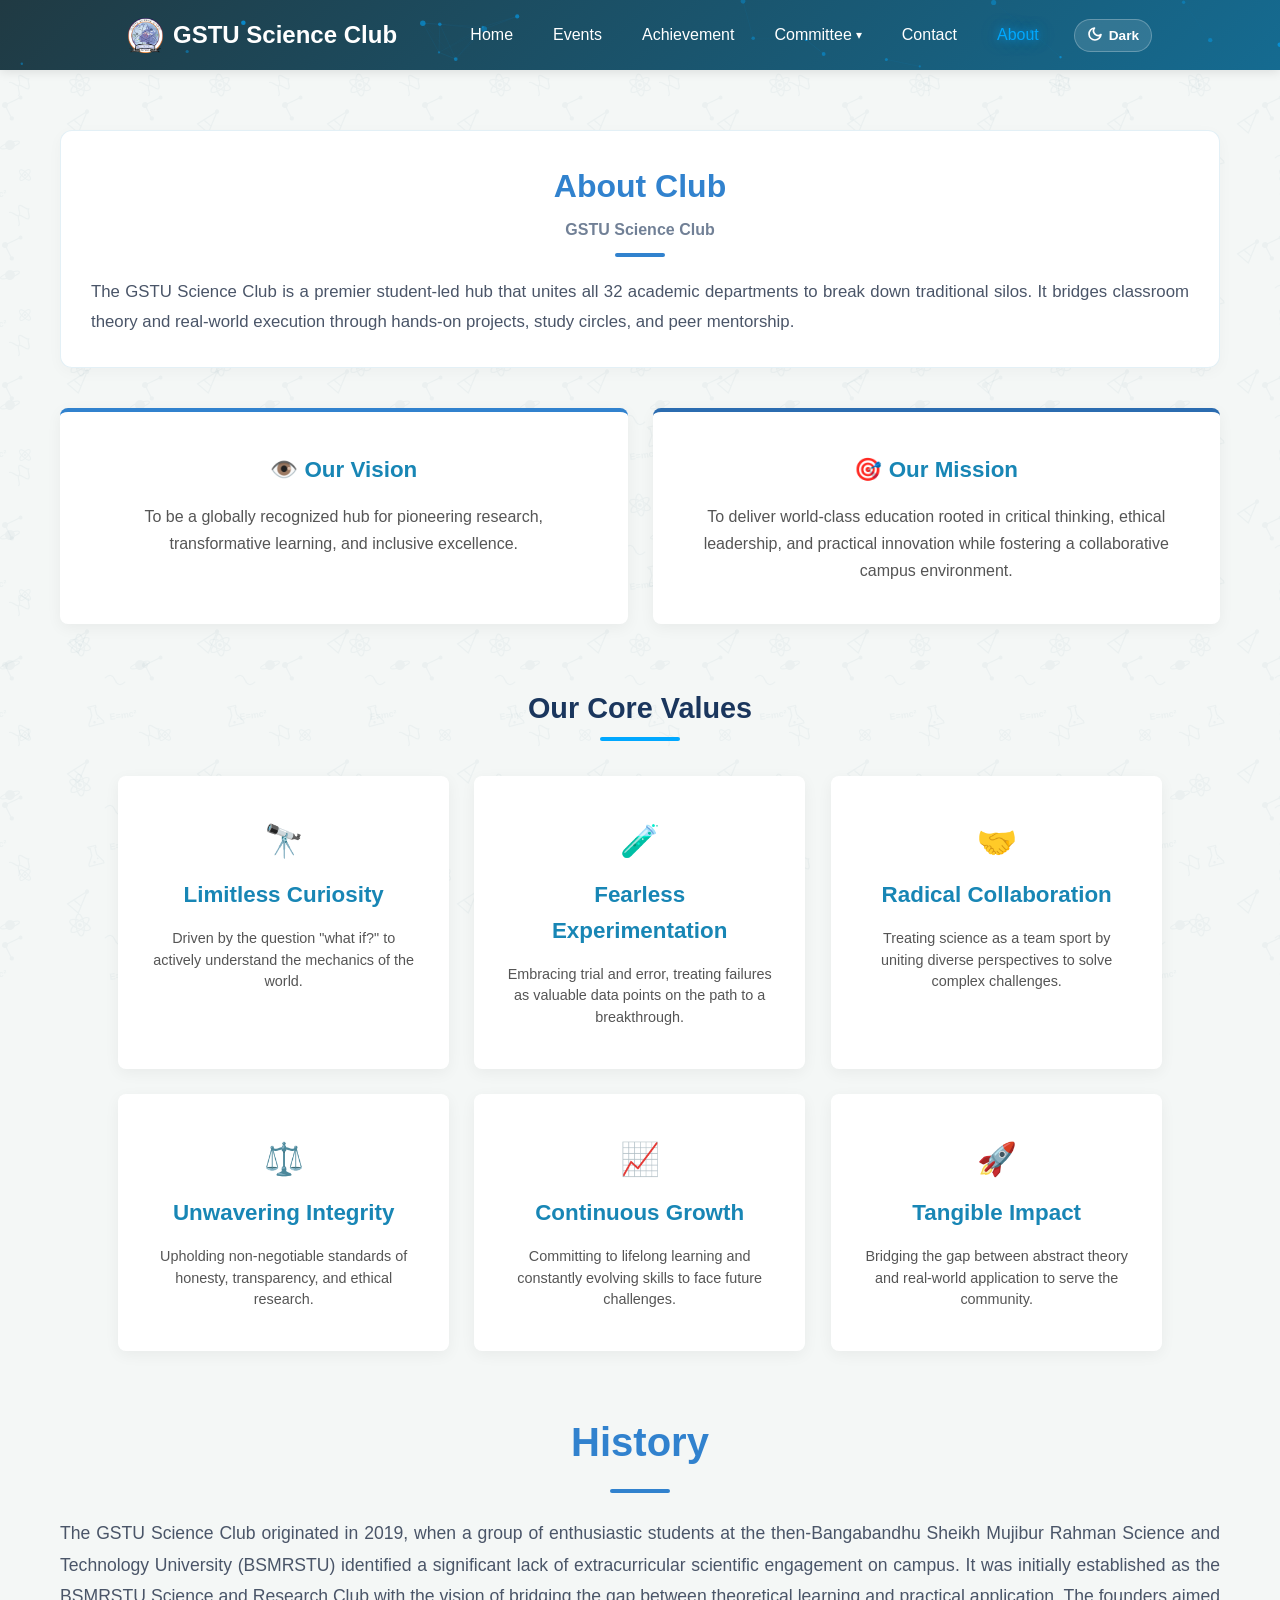
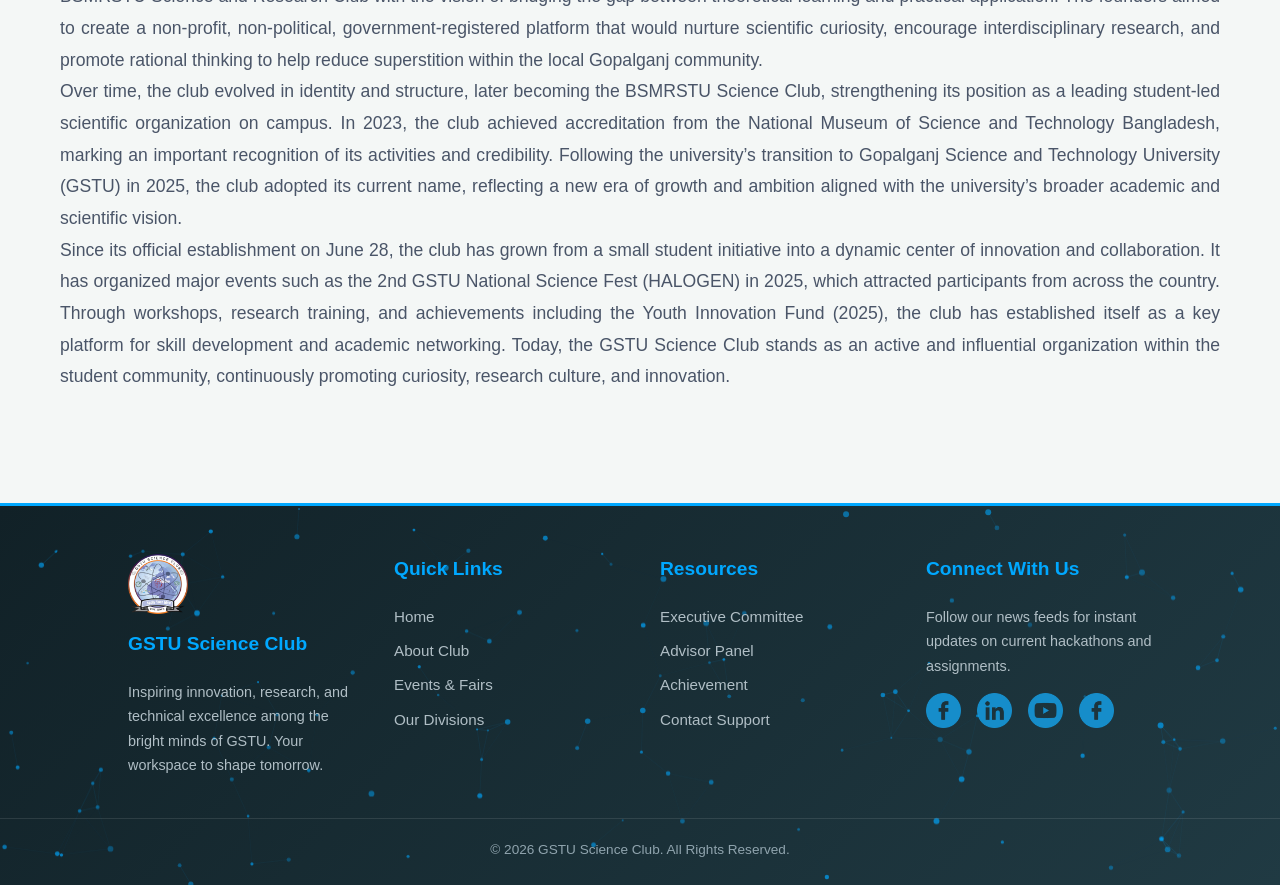
==== about.html @ 4070c838 "Add files via upload" ====
<!DOCTYPE html>
<html lang="en">
<head>
    <meta charset="UTF-8">
    <meta name="viewport" content="width=device-width, initial-scale=1.0">
    <title>About Institution & Club | GSTU Science Club</title>
    <link rel="stylesheet" href="style.css">
</head>
<body>

    <universal-header></universal-header>

<section style="max-width: 1200px; margin: 0 auto; padding: 60px 20px; font-family: sans-serif; color: #333;">
    
        <div class="reveal-on-scroll" style="background: var(--card-bg); padding: 30px; border-radius: 12px; box-shadow: 0 4px 15px rgba(0,0,0,0.03); border: 1px solid rgba(24, 134, 181, 0.12); display: flex; flex-direction: column;">
            <div style="text-align: center; margin-bottom: 10px; width: 100%;">
                <h2 style="font-size: 2rem; color: #3182ce; margin: 0 0 5px 0;">About Club</h2>
                <span style="font-size: 1rem; color: #718096; font-weight: 500; display: block;"><b>GSTU Science Club</b></span>
            </div>
            <div style="width: 50px; height: 4px; background: #3182ce; margin: 0 auto 20px auto; border-radius: 2px;"></div>
            <p style="line-height: 1.8; color: #a7b0c1; font-size: 1.05rem; text-align: justify; margin: 0;">
                The GSTU Science Club is a premier student-led hub that unites all 32 academic departments to break down traditional silos. It bridges classroom theory and real-world execution through hands-on projects, study circles, and peer mentorship.
            </p>
        </div>

    <div class="grid reveal-on-scroll" style="margin-top: 40px; margin-bottom: 60px;">
        <div class="card" style="border-top: 4px solid #3182ce;">
            <h3 style="display: flex; align-items: center; justify-content: center; gap: 10px;">
                👁️ Our Vision
            </h3>
            <p style="line-height: 1.7; margin-top: 10px;">
                To be a globally recognized hub for pioneering research, transformative learning, and inclusive excellence.
            </p>
        </div>
        <div class="card" style="border-top: 4px solid #2b6cb0;">
            <h3 style="display: flex; align-items: center; justify-content: center; gap: 10px;">
                🎯 Our Mission
            </h3>
            <p style="line-height: 1.7; margin-top: 10px;">
                To deliver world-class education rooted in critical thinking, ethical leadership, and practical innovation while fostering a collaborative campus environment.
            </p>
        </div>
    </div>

    <div class="section-container reveal-on-scroll" style="margin: 0 auto 60px auto;">
        <h2 class="section-title" style="font-size: 1.8rem; margin-bottom: 35px; color: #1a365d;">Our Core Values</h2>
        
        <div class="grid">
            
            <div class="card reveal-on-scroll">
                <div style="font-size: 2rem; margin-bottom: 10px;">🔭</div>
                <h3>Limitless Curiosity</h3>
                <p style="font-size: 0.9rem; line-height: 1.5; margin-top: 10px;">Driven by the question "what if?" to actively understand the mechanics of the world.</p>
            </div>

            <div class="card reveal-on-scroll">
                <div style="font-size: 2rem; margin-bottom: 10px;">🧪</div>
                <h3>Fearless Experimentation</h3>
                <p style="font-size: 0.9rem; line-height: 1.5; margin-top: 10px;">Embracing trial and error, treating failures as valuable data points on the path to a breakthrough.</p>
            </div>

            <div class="card reveal-on-scroll">
                <div style="font-size: 2rem; margin-bottom: 10px;">🤝</div>
                <h3>Radical Collaboration</h3>
                <p style="font-size: 0.9rem; line-height: 1.5; margin-top: 10px;">Treating science as a team sport by uniting diverse perspectives to solve complex challenges.</p>
            </div>

            <div class="card reveal-on-scroll">
                <div style="font-size: 2rem; margin-bottom: 10px;">⚖️</div>
                <h3>Unwavering Integrity</h3>
                <p style="font-size: 0.9rem; line-height: 1.5; margin-top: 10px;">Upholding non-negotiable standards of honesty, transparency, and ethical research.</p>
            </div>

            <div class="card reveal-on-scroll">
                <div style="font-size: 2rem; margin-bottom: 10px;">📈</div>
                <h3>Continuous Growth</h3>
                <p style="font-size: 0.9rem; line-height: 1.5; margin-top: 10px;">Committing to lifelong learning and constantly evolving skills to face future challenges.</p>
            </div>

            <div class="card reveal-on-scroll">
                <div style="font-size: 2rem; margin-bottom: 10px;">🚀</div>
                <h3>Tangible Impact</h3>
                <p style="font-size: 0.9rem; line-height: 1.5; margin-top: 10px;">Bridging the gap between abstract theory and real-world application to serve the community.</p>
            </div>

        </div>
    </div>

    <div class="reveal-on-scroll" style="text-align: center; max-width: 1200px; margin: 0 auto 50px auto;">
        <h2 style="font-size: 2.5rem; color: #3182ce; margin-bottom: 15px;">History</h2>
        <div style="width: 60px; height: 4px; background: #3182ce; margin: 0 auto 25px auto; border-radius: 2px;"></div>
        <p style="line-height: 1.8; color: #a7b0c1; font-size: 1.1rem; text-align: justify;">
            The GSTU Science Club originated in 2019, when a group of enthusiastic students at the then-Bangabandhu Sheikh Mujibur Rahman Science and Technology University (BSMRSTU) identified a significant lack of extracurricular scientific engagement on campus. It was initially established as the BSMRSTU Science and Research Club with the vision of bridging the gap between theoretical learning and practical application. The founders aimed to create a non-profit, non-political, government-registered platform that would nurture scientific curiosity, encourage interdisciplinary research, and promote rational thinking to help reduce superstition within the local Gopalganj community.
        </p>

        <p style="line-height: 1.8; color: #a7b0c1; font-size: 1.1rem; text-align: justify;">
            Over time, the club evolved in identity and structure, later becoming the BSMRSTU Science Club, strengthening its position as a leading student-led scientific organization on campus. In 2023, the club achieved accreditation from the National Museum of Science and Technology Bangladesh, marking an important recognition of its activities and credibility. Following the university’s transition to Gopalganj Science and Technology University (GSTU) in 2025, the club adopted its current name, reflecting a new era of growth and ambition aligned with the university’s broader academic and scientific vision.
        </p>

        <p style="line-height: 1.8; color: #a7b0c1; font-size: 1.1rem; text-align: justify;">
            Since its official establishment on June 28, the club has grown from a small student initiative into a dynamic center of innovation and collaboration. It has organized major events such as the 2nd GSTU National Science Fest (HALOGEN) in 2025, which attracted participants from across the country. Through workshops, research training, and achievements including the Youth Innovation Fund (2025), the club has established itself as a key platform for skill development and academic networking. Today, the GSTU Science Club stands as an active and influential organization within the student community, continuously promoting curiosity, research culture, and innovation.
        </p>
    </div>

</section>

    <universal-footer></universal-footer>

    <script src="main.js"></script>
</body>
</html>
---- style.css ----
/* Base Styles */
:root {
    --primary-color: #1886b5;
    --secondary-color: #203a43;
    --accent-color: #00a8ff;
    --text-dark: #333333;
    --text-muted: #555555;
    --text-light: #ffffff;
    --bg-light: #f4f7f6;
    --card-bg: #ffffff;
    
    /* Social Button Theme Variables */
    --btn-social-bg: #f0f2f5;
    --btn-social-text: #1c1e21;

    --brand-primary: #1886b5;
    --brand-hover: #005678;
}

/* Dark Theme Variables Configuration Overrides */
[data-theme="dark"] {
    --primary-color: #1aa4df;
    --secondary-color: #0b1518;
    --accent-color: #00e5ff;
    --text-dark: #f4f7f6;
    --text-muted: #b0bec5;
    --text-light: #ffffff;
    --bg-light: #121e24;
    --card-bg: #1a2d36;
    
    /* Social Button Dark Mode Overrides */
    --btn-social-bg: #253942;
    --btn-social-text: #f4f7f6;
}

* {
    margin: 0;
    padding: 0;
    box-sizing: border-box;
    font-family: 'Segoe UI', Tahoma, Geneva, Verdana, sans-serif;
}

/* Structural Layout Anchors */
universal-header {
    display: block;
    position: fixed;
    top: 0;
    left: 0;
    width: 100%;
    z-index: 2000;
    margin: 0;
    padding: 0;
}

universal-footer {
    display: block;
    margin: 0;
    padding: 0;
}

/* ==========================================
   Science Pattern Background Overlay
   (Unlinked Independent Layer Animations)
   ========================================== */

/* Layer 1: Continuous Top-Left to Bottom-Right translation */
@keyframes floatDoodlesLayer1 {
    0% {
        background-position: 0px 0px;
    }
    100% {
        background-position: 140px 140px;
    }
}

/* Layer 2: Perpendicular Bottom-Left to Top-Right translation */
@keyframes floatDoodlesLayer2 {
    0% {
        background-position: 0px 0px;
    }
    100% {
        background-position: 130px -130px;
    }
}

body {
    position: relative;
    line-height: 1.6;
    color: var(--text-dark);
    background-color: var(--bg-light);
    display: flex;
    flex-direction: column;
    min-height: 100vh;
    padding-top: 70px;
    margin: 0;
    z-index: 0;
    transition: background-color 0.3s ease, color 0.3s ease;
}

/* Shared settings for both background layers */
body::before,
body::after {
    content: "";
    position: fixed;
    top: -80px;
    left: -80px;
    width: calc(100vw + 160px);
    height: calc(100vh + 160px);
    pointer-events: none; /* Keeps links and buttons clickable */
    z-index: -1;
    background-repeat: repeat;
    transition: opacity 0.3s ease, filter 0.3s ease;
}

/* Layer 1: Atom, Beaker, Molecule, Micro-Atom */
body::before {
    opacity: 0.04;
    background-size: 140px 140px;
    background-image: url("data:image/svg+xml,%3Csvg xmlns='http://www.w3.org/2000/svg' width='140' height='140' viewBox='0 0 140 140'%3E%3Cg fill='%230f5370' stroke='%230f5370'%3E%3C!-- Atom 1 --%3E%3Cg transform='translate(20, 25) rotate(22)'%3E%3Cellipse cx='0' cy='0' rx='11' ry='4' fill='none' stroke-width='1.2'/%3E%3Cellipse cx='0' cy='0' rx='11' ry='4' transform='rotate(60)' fill='none' stroke-width='1.2'/%3E%3Cellipse cx='0' cy='0' rx='11' ry='4' transform='rotate(120)' fill='none' stroke-width='1.2'/%3E%3Ccircle cx='0' cy='0' r='2' stroke='none'/%3E%3C/g%3E%3C!-- Beaker --%3E%3Cg transform='translate(35, 100) rotate(-14)' fill='none' stroke-width='1.2'%3E%3Cpath d='M-4 -14h8v2h-1v7l5 8v2h-15v-2l5 -8v-7h-1z'/%3E%3Ccircle cx='-1' cy='2' r='1.2' fill='%230f5370' stroke='none'/%3E%3Ccircle cx='3' cy='-1' r='0.9' fill='%230f5370' stroke='none'/%3E%3C/g%3E%3C!-- Molecule Cluster --%3E%3Cg transform='translate(85, 45) rotate(10)' stroke-width='1.1'%3E%3Ccircle cx='0' cy='0' r='3' stroke='none'/%3E%3Ccircle cx='14' cy='-10' r='2' stroke='none'/%3E%3Ccircle cx='9' cy='12' r='2.2' stroke='none'/%3E%3Cline x1='0' y1='0' x2='14' y2='-10' fill='none'/%3E%3Cline x1='0' y1='0' x2='9' y2='12' fill='none'/%3E%3C/g%3E%3C!-- Micro Atom --%3E%3Cg transform='translate(105, 115) rotate(-48)' fill='none' stroke-width='1'%3E%3Cellipse cx='0' cy='0' rx='7' ry='2.5'/%3E%3Cellipse cx='0' cy='0' rx='7' ry='2.5' transform='rotate(90)'/%3E%3Ccircle cx='0' cy='0' r='1.2' fill='%230f5370' stroke='none'/%3E%3C/g%3E%3C/g%3E%3C/svg%3E");
    
    animation: floatDoodlesLayer1 28s linear infinite;
    will-change: background-position;
}

/* Layer 2: Compass, DNA, Saturn, E=mc², Sine Wave */
body::after {
    opacity: 0.04;
    background-size: 130px 130px;
    background-image: url("data:image/svg+xml,%3Csvg xmlns='http://www.w3.org/2000/svg' width='130' height='130' viewBox='0 0 130 130'%3E%3Cg fill='%230f5370' stroke='%230f5370'%3E%3C!-- Compass --%3E%3Cg transform='translate(30, 70) rotate(40)' fill='none' stroke-width='1.2'%3E%3Cpath d='M0 -11L-7 11h14zM-4 4h8'/%3E%3Ccircle cx='0' cy='-11' r='1.5' fill='%230f5370'/%3E%3C/g%3E%3C!-- DNA Strand --%3E%3Cg transform='translate(100, 30) rotate(-35)' fill='none' stroke-width='1.2'%3E%3Cpath d='M-10 -4c3 0 3 8 6 8s3 -8 6 -8 3 8 6 8m-18 8c3 0 3 -8 6 -8s3 8 6 8 3 -8 6 -8' stroke-linecap='round'/%3E%3Cline x1='-4' y1='0' x2='-4' y2='0' stroke-width='2'/%3E%3Cline x1='2' y1='0' x2='2' y2='0' stroke-width='2'/%3E%3C/g%3E%3C!-- Saturn --%3E%3Cg transform='translate(90, 95) rotate(-18)' fill='none'%3E%3Ccircle cx='0' cy='0' r='5' fill='%230f5370' stroke='none'/%3E%3Cellipse cx='0' cy='0' rx='10' ry='2.5' stroke-width='1'/%3E%3C/g%3E%3C!-- E=mc2 --%3E%3Cg transform='translate(60, 20) rotate(-8)' fill='%230f5370' stroke='none'%3E%3Ctext font-family='sans-serif' font-size='9' font-weight='bold' x='0' y='0'%3EE=mc%C2%B2%3C/text%3E%3C/g%3E%3C!-- Sine Wave --%3E%3Cg transform='translate(65, 110) rotate(12)' fill='none' stroke-width='1.2'%3E%3Cpath d='M-10 0Q-5 -7 0 0T10 0' stroke-linecap='round'/%3E%3C/g%3E%3C/g%3E%3C/svg%3E");
    
    animation: floatDoodlesLayer2 19s linear infinite;
    will-change: background-position;
}

/* Dark Theme Adaptive Overrides */
[data-theme="dark"] body::before,
[data-theme="dark"] body::after {
    opacity: 0.07;
    filter: invert(1) brightness(2);
}

/* High Performance Canvas Layer Styles */
.particle-canvas {
    position: absolute;
    top: 0;
    left: 0;
    width: 100%;
    height: 100%;
    pointer-events: none;
    z-index: 1;
}

.advisor-photo {
    width: 100%;
    max-width: 200px; 
    height: 250px; 
    margin-bottom: 18px; 
    border-radius: 12px; 
    overflow: hidden;
    border: 1px solid rgba(15, 83, 112, 0.1);
    box-shadow: 0 4px 15px rgba(0,0,0,0.05);
    background: #e2e8f0; 
}

.advisor-photo img {
    width: 100%;
    height: 100%;
    object-fit: cover;
    display: block;
}

@keyframes gradientFlow {
    0% { background-position: 0% 50%; }
    50% { background-position: 100% 50%; }
    100% { background-position: 0% 50%; }
}

/* Navigation Bar */
header {
    background: linear-gradient(-45deg, var(--secondary-color), var(--primary-color), #1c82ab, #156b91, var(--secondary-color));
    background-size: 400% 400%;
    animation: gradientFlow 12s ease infinite;
    color: var(--text-light);
    padding: 1rem 0;
    box-shadow: 0 2px 10px rgba(0,0,0,0.1);
    width: 100%;
    margin: 0;
    position: relative;
}

.nav-container {
    width: 100%;
    max-width: none;
    padding: 0 10%;      
    margin: auto;
    display: flex;
    justify-content: space-between;
    align-items: center;
    position: relative;
    z-index: 2;
}

.logo {
    display: flex;
    align-items: center;
    gap: 10px;
    font-size: clamp(1.1rem, 4.5vw, 1.5rem); 
    font-weight: bold;
    text-decoration: none;
    color: var(--text-light);
    white-space: nowrap; 
}

nav ul {
    list-style: none;
    display: flex;
    align-items: center;
}

nav ul li {
    margin-left: 20px;
    position: relative; 
}

nav ul li a {
    color: var(--text-light);
    text-decoration: none;
    font-weight: 500;
    transition: color 0.3s ease, text-shadow 0.3s ease;
    padding: 5px 10px;
    border-radius: 4px;
    display: inline-flex;
    align-items: center;
    gap: 4px;
}

nav ul li a:hover, nav ul li a.active {
    color: var(--accent-color);
    text-shadow: 0 0 10px rgba(0, 168, 255, 0.75), 
                 0 0 20px rgba(0, 168, 255, 0.4);
}

.theme-toggle-li {
    margin-left: 25px;
    display: flex;
    align-items: center;
}

.theme-toggle-btn {
    background: rgba(255, 255, 255, 0.12);
    border: 1px solid rgba(255, 255, 255, 0.25);
    color: var(--text-light);
    cursor: pointer;
    padding: 6px 12px;
    border-radius: 20px;
    font-size: 0.85rem;
    font-weight: 600;
    display: flex;
    align-items: center;
    gap: 6px;
    transition: background 0.3s ease, border-color 0.3s ease, color 0.3s ease, transform 0.2s ease;
}

.theme-toggle-btn:hover {
    background: var(--accent-color);
    border-color: var(--accent-color);
    color: var(--text-light);
    transform: scale(1.05);
}

/* Dropdown Menu Interface */
.dropdown-arrow {
    font-size: 0.75rem;
    transition: transform 0.3s ease;
}

.dropdown-menu {
    position: absolute;
    top: 100%;
    left: 50%;
    transform: translateX(-50%) translateY(15px);
    background-color: var(--secondary-color);
    border-top: 3px solid var(--accent-color);
    box-shadow: 0 8px 25px rgba(0, 0, 0, 0.25);
    min-width: 200px;
    border-radius: 0 0 6px 6px;
    padding: 8px 0;
    display: block;
    flex-direction: column;
    opacity: 0;
    visibility: hidden;
    pointer-events: none;
    transition: opacity 0.3s ease, transform 0.3s cubic-bezier(0.25, 0.8, 0.25, 1), visibility 0.3s;
    z-index: 2500;
}

.dropdown-menu li {
    margin-left: 0 !important;
    width: 100%;
}

.dropdown-menu li a {
    display: block;
    padding: 10px 20px;
    color: rgba(255, 255, 255, 0.85);
    font-size: 0.95rem;
    font-weight: 500;
    border-radius: 0;
    white-space: nowrap;
    transition: background-color 0.25s ease, color 0.25s ease, padding-left 0.25s ease;
}

.dropdown-menu li a:hover {
    background-color: rgba(0, 168, 255, 0.15);
    color: var(--accent-color);
    padding-left: 25px;
    text-shadow: none; 
}

@media (min-width: 901px) {
    .dropdown:hover .dropdown-menu {
        opacity: 1;
        visibility: visible;
        pointer-events: auto;
        transform: translateX(-50%) translateY(0);
    }

    .dropdown:hover .dropdown-arrow {
        transform: rotate(180deg);
    }
}

/* Hero Section */
#hero {
    background: linear-gradient(rgba(15, 32, 39, 0.85), rgba(32, 58, 67, 0.85)), url(image/hero.webp) center/cover;
    height: auto;
    min-height: calc(100vh - 70px);
    display: flex;
    flex-direction: column;
    justify-content: center;
    align-items: center;
    text-align: center;
    color: var(--text-light);
    padding: 40px 20px;
}

.interactive-glow-title {
    font-size: 3.5rem;
    margin-bottom: 15px;
    letter-spacing: 1px;
    position: relative;
    display: inline-block;
    color: rgba(255, 255, 255, 0.35);
    cursor: pointer;
    user-select: none;
    transition: text-shadow 0.4s ease;
}

.interactive-glow-title::after {
    content: attr(data-text);
    position: absolute;
    left: 0;
    top: 0;
    width: 100%;
    height: 100%;
    color: var(--text-light);
    -webkit-mask-image: radial-gradient(circle at var(--x, 0px) var(--y, 0px), var(--primary-color) 0%, transparent 0%);
    mask-image: radial-gradient(circle at var(--x, 0px) var(--y, 0px), var(--primary-color) 0%, transparent 0%);
    transition: -webkit-mask-image 0.6s cubic-bezier(0.1, 0.8, 0.2, 1);
    transition: mask-image 0.6s cubic-bezier(0.1, 0.8, 0.2, 1);
}

.interactive-glow-title:hover {
    color: rgba(255, 255, 255, 0.8);
    text-shadow: 0 0 10px rgba(15, 83, 112, 0.6),
                 0 0 20px rgba(15, 83, 112, 0.4),
                 0 0 35px var(--primary-color);
}

.interactive-glow-title:hover::after {
    -webkit-mask-image: radial-gradient(circle at var(--x, 0px) var(--y, 0px), var(--primary-color) 150%, transparent 150%);
    mask-image: radial-gradient(circle at var(--x, 0px) var(--y, 0px), var(--primary-color) 150%, transparent 150%);
}

#hero p {
    font-size: 1.2rem;
    margin-bottom: 25px;
    max-width: 700px;
}

/* Hero Stats Dashboard */
.hero-stats {
    display: flex;
    justify-content: center;
    gap: 20px;
    flex-wrap: wrap;
    margin-top: 35px;
    width: 100%;
    max-width: 850px;
    position: relative;
    z-index: 2;
}

.stat-box {
    position: relative;
    background: rgba(255, 255, 255, 0.06);
    padding: 20px 30px;
    border-radius: 12px;
    min-width: 160px;
    text-align: center;
    backdrop-filter: blur(8px);
    -webkit-backdrop-filter: blur(8px);
    border: 1px solid rgba(255, 255, 255, 0.15);
    cursor: default;
    transition: background-color 0.4s ease, transform 0.3s cubic-bezier(0.25, 0.8, 0.25, 1), box-shadow 0.3s ease, border-color 0.3s ease;
}

.stat-box h2 {
    font-size: 2.2rem;
    font-weight: 800;
    color: var(--text-light);
    line-height: 1.2;
    margin-bottom: 4px;
    transition: color 0.3s ease;
}

.stat-box p {
    font-size: 0.95rem;
    color: #b0bec5;
    margin-bottom: 0 !important;
    font-weight: 500;
    letter-spacing: 0.5px;
    transition: color 0.3s ease;
}

.stat-box:hover {
    background-color: rgba(0, 168, 255, 0.15);
    border-color: var(--accent-color);
    transform: translateY(-5px);
    box-shadow: 0 8px 25px rgba(0, 168, 255, 0.3);
}

.stat-box:hover h2 { color: var(--accent-color); }
.stat-box:hover p { color: var(--text-light); }

.btn {
    display: inline-block;
    background-color: var(--accent-color);
    color: var(--text-light);
    padding: 12px 30px;
    text-decoration: none;
    border-radius: 5px;
    font-weight: bold;
    border: none;
    cursor: pointer;
    transition: background 0.3s ease, transform 0.2s ease;
}

.btn:hover {
    background-color: #0086cc;
    transform: translateY(-2px);
}

/* Sections General */
.section-container {
    width: 90%;
    max-width: 1200px;
    margin: 4rem auto;
    text-align: center;
    flex: 1;
}

.section-title {
    font-size: 2.5rem;
    margin-bottom: 1rem;
    color: var(--primary-color);
    position: relative;
    padding-bottom: 10px;
    transition: color 0.3s ease;
}

.section-title::after {
    content: '';
    position: absolute;
    bottom: 0;
    left: 50%;
    transform: translateX(-50%);
    width: 80px;
    height: 4px;
    background-color: var(--accent-color);
    border-radius: 2px;
}

.section-subtitle {
    font-size: 1.1rem;
    color: var(--text-muted);
    margin-bottom: 3rem;
    max-width: 700px;
    margin-left: auto;
    margin-right: auto;
    transition: color 0.3s ease;
}

/* Grid Framework */
.grid {
    display: grid;
    grid-template-columns: repeat(auto-fit, minmax(280px, 1fr));
    gap: 25px;
    margin-top: 2rem;
}

.card {
    background: var(--card-bg);
    padding: 2.5rem 2rem;
    border-radius: 8px;
    box-shadow: 0 4px 15px rgba(0,0,0,0.05);
    text-align: center;
    transition: background-color 0.4s cubic-bezier(0.25, 0.8, 0.25, 1), color 0.4s ease, transform 0.3s ease, box-shadow 0.3s ease;
}

.card h3 {
    margin-bottom: 15px;
    color: var(--primary-color);
    font-size: 1.4rem;
    transition: color 0.3s ease;
}

.card p {
    color: var(--text-muted);
    font-size: 1rem;
    transition: color 0.3s ease;
}

.card:hover {
    background-color: var(--primary-color);
    transform: translateY(-6px);
    box-shadow: 0 12px 24px rgba(15, 83, 112, 0.25);
}

.card:hover h3 { color: var(--text-light); }
.card:hover p, .card:hover b { color: #e2e8f0; }

/* Photo Gallery Carousel */
.gallery-carousel-container {
    position: relative;
    display: flex;
    align-items: center;
    max-width: 100%;
    margin: 2rem auto 0 auto;
    padding: 0 55px;
}

.gallery-carousel-viewport {
    overflow: hidden;
    width: 100%;
    padding: 10px 0;
}

.gallery-double-row-track {
    display: grid;
    grid-template-rows: repeat(2, 250px);
    grid-auto-columns: calc(33.333% - 16px);
    grid-auto-flow: column;
    gap: 24px;
    transition: transform 0.5s cubic-bezier(0.25, 0.8, 0.25, 1);
    will-change: transform;
}

.gallery-item {
    overflow: hidden;
    border-radius: 12px;
    box-shadow: 0 4px 15px rgba(0, 0, 0, 0.05);
    position: relative;
    background: #000;
    height: 100%;
    width: 100%;
    border: 1px solid rgba(15, 83, 112, 0.1);
    cursor: pointer;
    transition: transform 0.4s cubic-bezier(0.25, 0.8, 0.25, 1), box-shadow 0.4s ease, border-color 0.4s ease;
}

.gallery-item img {
    width: 100%;
    height: 100%;
    object-fit: cover;
    display: block;
    transform: scale(1);
    transition: transform 0.5s cubic-bezier(0.25, 0.8, 0.25, 1), filter 0.4s ease;
}

.gallery-caption {
    position: absolute;
    bottom: 0;
    left: 0;
    width: 100%;
    background: linear-gradient(transparent, rgba(15, 32, 39, 0.95));
    color: var(--text-light);
    padding: 20px 15px 15px 15px;
    font-size: 1.05rem;
    font-weight: 600;
    text-align: center;
    transform: translateY(0);
    transition: transform 0.4s cubic-bezier(0.25, 0.8, 0.25, 1), color 0.3s ease, background 0.4s ease;
    z-index: 2;
    pointer-events: none;
}

.gallery-item:hover {
    transform: translateY(-5px);
    border-color: var(--accent-color, #00a8ff);
    box-shadow: 0 10px 25px rgba(0, 168, 255, 0.15);
}

.gallery-item:hover img {
    transform: scale(1.08);
    filter: brightness(90%);
}

.gallery-item:hover .gallery-caption {
    color: var(--accent-color, #00a8ff);
    background: linear-gradient(transparent, rgba(20, 58, 67, 0.98));
}

.carousel-btn {
    position: absolute;
    top: 50%;
    transform: translateY(-50%);
    background: var(--primary-color);
    color: var(--text-light);
    border: 2px solid transparent;
    width: 45px;
    height: 45px;
    border-radius: 50%;
    font-size: 1.2rem;
    cursor: pointer;
    display: flex;
    align-items: center;
    justify-content: center;
    z-index: 10;
    box-shadow: 0 4px 10px rgba(0, 0, 0, 0.15);
    transition: background 0.3s ease, border-color 0.3s ease, transform 0.2s ease, opacity 0.3s ease;
}

.carousel-btn:hover:not(:disabled) {
    background: var(--secondary-color);
    border-color: var(--accent-color);
    transform: translateY(-50%) scale(1.05);
}

.carousel-btn:active:not(:disabled) {
    transform: translateY(-50%) scale(0.95);
}

.carousel-btn:disabled {
    background: #cccccc;
    cursor: not-allowed;
    opacity: 0.4;
}

.prev-btn { left: 0; }
.next-btn { right: 0; }

/* Full Screen Gallery Modal Styles */
.gallery-modal {
    display: flex; 
    position: fixed;
    z-index: 4000; 
    left: 0;
    top: 0;
    width: 100vw;
    height: 100vh;
    background-color: rgba(0, 0, 0, 0.92);
    backdrop-filter: blur(10px);
    -webkit-backdrop-filter: blur(10px);
    justify-content: center;
    align-items: center;
    opacity: 0;
    visibility: hidden;
    pointer-events: none;
    transition: opacity 0.3s ease, visibility 0.3s ease;
}

.gallery-modal.show {
    opacity: 1;
    visibility: visible;
    pointer-events: auto;
}

.modal-content-wrapper {
    max-width: 90%;
    max-height: 85vh;
    display: flex;
    flex-direction: column;
    align-items: center;
    justify-content: center;
}

.modal-image {
    max-width: 100%;
    max-height: 75vh;
    object-fit: contain;
    border-radius: 8px;
    box-shadow: 0 10px 35px rgba(0, 0, 0, 0.7);
}

.modal-caption {
    margin-top: 18px;
    color: #ffffff;
    font-size: 1.3rem;
    font-weight: 600;
    text-align: center;
    letter-spacing: 0.5px;
    text-shadow: 0 2px 4px rgba(0,0,0,0.5);
}

.modal-close {
    position: absolute;
    top: 20px;
    right: 35px;
    color: #ffffff;
    font-size: 40px;
    font-weight: bold;
    cursor: pointer;
    transition: color 0.2s ease, transform 0.2s ease;
    z-index: 4001;
    user-select: none;
}

.modal-close:hover {
    color: var(--accent-color, #00a8ff);
    transform: scale(1.15);
}

/* Interactive Cards Matrix */
.qa-item {
    position: relative;
    overflow: hidden;
    padding: 22px 28px;
    background: var(--card-bg);
    border-radius: 12px;
    border: 1px solid rgba(24, 134, 181, 0.12);
    box-shadow: 0 4px 15px rgba(0,0,0,0.03);
    margin-bottom: 5px;
    transition: background-color 0.4s cubic-bezier(0.25, 0.8, 0.25, 1), transform 0.3s cubic-bezier(0.25, 0.8, 0.25, 1), box-shadow 0.3s ease, border-color 0.3s ease;
}

.qa-item h4 {
    margin-bottom: 10px;
    color: var(--primary-color);
    font-size: 1.15rem;
    font-weight: 700;
    position: relative;
    z-index: 2;
    transition: color 0.3s ease;
}

.qa-item p {
    color: var(--text-muted);
    line-height: 1.65;
    font-size: 0.95rem;
    position: relative;
    z-index: 2;
    margin: 0;
    transition: color 0.3s ease;
}

.qa-item::before {
    content: '';
    position: absolute;
    top: 0;
    left: 0;
    width: 100%;
    height: 100%;
    background: radial-gradient(circle 200px at var(--x, 0px) var(--y, 0px), rgba(0, 168, 255, 0.15), transparent 100%);
    opacity: 0;
    transition: opacity 0.3s ease;
    z-index: 1;
    pointer-events: none;
}

.qa-item:hover {
    background-color: var(--primary-color);
    transform: translateY(-4px);
    border-color: var(--accent-color);
    box-shadow: 0 10px 24px rgba(15, 83, 112, 0.25);
}

.qa-item:hover h4 { color: var(--text-light); }
.qa-item:hover p { color: #e2e8f0; }
.qa-item:hover::before { opacity: 1; }

.affiliation-wide-card {
    display: flex; 
    align-items: center; 
    gap: 30px; 
    background: var(--card-bg); 
    border: 1px solid rgba(24, 134, 181, 0.12); 
    border-radius: 16px; 
    padding: 30px; 
    text-align: left; 
    position: relative;
    overflow: hidden;
    box-shadow: 0 4px 15px rgba(0,0,0,0.03);
    transition: background-color 0.4s cubic-bezier(0.25, 0.8, 0.25, 1), transform 0.3s cubic-bezier(0.25, 0.8, 0.25, 1), border-color 0.3s ease, box-shadow 0.3s ease;
}

.affiliation-badge {
    font-size: 0.8rem;
    color: var(--primary-color);
    font-weight: 700;
    text-transform: uppercase;
    letter-spacing: 1px;
    transition: color 0.3s ease;
}

.affiliation-details h3 {
    font-size: 1.4rem;
    color: var(--secondary-color);
    margin: 4px 0 10px 0;
    font-weight: 700;
    transition: color 0.3s ease;
}

[data-theme="dark"] .affiliation-details h3 {
    color: var(--text-dark);
}

.affiliation-details p {
    font-size: 0.95rem;
    line-height: 1.6;
    color: var(--text-muted);
    margin: 0;
    transition: color 0.3s ease;
}

.affiliation-wide-card::before {
    content: '';
    position: absolute;
    top: 0;
    left: 0;
    width: 100%;
    height: 100%;
    background: radial-gradient(circle 250px at var(--x, 0px) var(--y, 0px), rgba(0, 168, 255, 0.2), transparent 100%);
    opacity: 0;
    transition: opacity 0.4s ease;
    z-index: 1;
    pointer-events: none;
}

.affiliation-wide-card:hover {
    background-color: var(--primary-color);
    transform: translateY(-5px);
    border-color: var(--accent-color);
    box-shadow: 0 14px 30px rgba(15, 83, 112, 0.25);
}

.affiliation-wide-card:hover .affiliation-badge { color: var(--accent-color); }
.affiliation-wide-card:hover .affiliation-details h3 { color: var(--text-light); }
.affiliation-wide-card:hover .affiliation-details p { color: #e2e8f0; }
.affiliation-wide-card:hover::before { opacity: 1; }

/* Footer Area styling */
footer {
    background: linear-gradient(-45deg, #112127, var(--secondary-color), #2c4f5c, var(--secondary-color), #112127);
    background-size: 400% 400%;
    animation: gradientFlow 12s ease infinite;
    color: var(--text-light);
    padding: 3rem 0 1.5rem 0;
    margin-top: auto;
    font-size: 0.95rem;
    border-top: 3px solid var(--accent-color);
    position: relative;
}

.footer-container {
    width: 100%;
    max-width: none;
    padding: 0 10%;      
    margin: 0 auto;
    display: grid;
    grid-template-columns: repeat(auto-fit, minmax(220px, 1fr));
    gap: 40px;
    text-align: left;
    position: relative;
    z-index: 2;
}

.footer-col h3 {
    font-size: 1.2rem;
    margin-bottom: 20px;
    color: var(--accent-color);
}

.footer-col p {
    font-size: 0.9rem;
    color: #b0bec5;
    line-height: 1.7;
}

.footer-col ul { list-style: none; padding: 0; }
.footer-col ul li { margin-bottom: 10px; }

.footer-col ul li a {
    color: #b0bec5;
    text-decoration: none;
    transition: color 0.3s ease, padding-left 0.3s ease;
    display: inline-block;
}

.footer-col ul li a:hover {
    color: var(--accent-color);
    padding-left: 4px;
}

.social-links {
    display: flex;
    gap: 16px;
    margin-top: 15px;
    align-items: center;
}

.social-links a {
    display: inline-block;
    text-decoration: none;
    transition: transform 0.2s ease;
}

.social-links a img {
    width: 35px;
    height: 35px;
    object-fit: contain;
    display: block;
    opacity: 0.8;
    filter: grayscale(15%);
    transition: opacity 0.3s ease, filter 0.3s ease;
}

.social-links a:hover { transform: translateY(-2px); }
.social-links a:hover img { opacity: 1; filter: grayscale(0%); }

.footer-bottom {
    text-align: center;
    margin-top: 40px;
    padding-top: 20px;
    border-top: 1px solid rgba(255, 255, 255, 0.1);
    font-size: 0.85rem;
    color: #90a4ae;
    position: relative;
    z-index: 2;
}

/* Responsive Media Viewports */
@media (max-width: 968px) {
    .gallery-double-row-track {
        grid-auto-columns: calc(50% - 12px);
    }
}

@media (max-width: 900px) {
    universal-header { 
        position: fixed; 
        top: 0;
        left: 0;
        width: 100%;
        z-index: 2000;
    }
    
    body { padding-top: 80px; }
    
    .nav-container { 
        flex-direction: row; 
        justify-content: space-between;
        width: 100%;
        padding: 5px 6%; 
    }

    .menu-toggle {
        display: flex !important;
        flex-direction: column;
        justify-content: space-between;
        width: 26px;
        height: 19px;
        background: transparent;
        border: none;
        cursor: pointer;
        z-index: 2501;
    }

    .menu-toggle span {
        display: block;
        width: 100%;
        height: 3px;
        background-color: var(--text-light);
        border-radius: 3px;
        transition: transform 0.3s ease, opacity 0.3s ease;
    }

    .menu-toggle.open span:nth-child(1) { transform: translateY(8px) rotate(45deg); }
    .menu-toggle.open span:nth-child(2) { opacity: 0; }
    .menu-toggle.open span:nth-child(3) { transform: translateY(-8px) rotate(-45deg); }

    nav {
        position: fixed;
        top: 0;
        right: 0;
        width: 290px;
        max-width: 85%;
        height: 100vh;
        background: linear-gradient(135deg, var(--secondary-color), #14262c);
        transform: translateX(100%);
        visibility: hidden;
        transition: transform 0.4s cubic-bezier(0.25, 0.8, 0.25, 1), visibility 0.4s;
        box-shadow: -8px 0 25px rgba(0,0,0,0.3);
        z-index: 2400;
        padding: 80px 0 30px 0;
        overflow-y: auto;
    }

    nav.open { transform: translateX(0); visibility: visible; }
    nav ul { flex-direction: column; width: 100%; padding: 15px 0; align-items: stretch; }
    nav ul li { margin: 0; width: 100%; }

    nav ul li a {
        display: flex;
        justify-content: space-between;
        padding: 14px 24px;
        width: 100%;
        border-radius: 0;
        border-bottom: 1px solid rgba(255, 255, 255, 0.04);
    }

    .theme-toggle-li { margin: 15px 24px 0 24px; justify-content: center; }
    .theme-toggle-btn { width: 100%; justify-content: center; padding: 10px 0; }

    .dropdown-menu {
        position: static;
        transform: none !important;
        box-shadow: none;
        width: 100%;
        opacity: 1;
        visibility: visible;
        pointer-events: auto;
        display: none; 
        background-color: rgba(0, 0, 0, 0.25);
        padding: 0;
        border-top: none;
        border-left: 4px solid var(--accent-color);
    }

    .dropdown-menu.open { display: block; }
    .dropdown-menu li a { padding-left: 40px; }

    .footer-container { text-align: center; padding: 0 6%; }
    .social-links { justify-content: center; }
    .hero-stats { gap: 12px; }
    .stat-box { min-width: 140px; padding: 15px 20px; }
}

@media (max-width: 768px) {
    .affiliation-wide-card {
        flex-direction: column;
        text-align: center !important;
        padding: 25px 20px;
        gap: 15px;
    }

    .modal-close {
        top: 15px;
        right: 20px;
        font-size: 35px;
    }
}

@media (max-width: 600px) {
    .gallery-carousel-container { padding: 0 40px; }
    .gallery-double-row-track { grid-auto-columns: 100%; }
    .carousel-btn { width: 35px; height: 35px; font-size: 1rem; }
}

/* ==========================================
   INTERACTIVE MESSAGES CAROUSEL CARDS
   ========================================== */

.messages-section {
    position: relative;
    padding: 30px 0;
}

.msg-carousel-container {
    position: relative;
    display: flex;
    align-items: center;
    max-width: 1400px;
    margin: 0 auto;
    padding: 20px 60px;
    outline: none;
    border-radius: 20px;
}

.msg-carousel-viewport {
    overflow: hidden;
    width: 100%;
    padding: 15px 5px;
    touch-action: pan-y;
}

.msg-carousel-track {
    display: flex;
    gap: 20px;
    transition: transform 0.5s cubic-bezier(0.22, 1, 0.36, 1);
    will-change: transform;
}

/* Interactive Card Base */
.message-card {
    position: relative;
    flex: 0 0 100%;
    max-width: 100%;
    background: var(--card-bg, #ffffff);
    border-radius: 16px;
    padding: 36px 40px;
    display: flex;
    align-items: center;
    gap: 36px;
    text-align: left;
    box-shadow: 0 6px 20px rgba(0, 0, 0, 0.04);
    border: 1px solid rgba(24, 134, 181, 0.18);
    user-select: none;
    overflow: hidden;
    cursor: pointer;
    transition: background-color 0.4s cubic-bezier(0.25, 0.8, 0.25, 1), 
                transform 0.3s cubic-bezier(0.25, 0.8, 0.25, 1), 
                border-color 0.3s ease, 
                box-shadow 0.3s ease;
}

/* Fixed Top Accent Bar */
.message-card::before {
    content: '';
    position: absolute;
    top: 0;
    left: 0;
    width: 100%;
    height: 4px;
    background: var(--brand-primary);
    z-index: 2;
}

/* Dynamic Radial Mouse Spotlight Layer */
.message-card::after {
    content: '';
    position: absolute;
    top: 0;
    left: 0;
    width: 100%;
    height: 100%;
    background: radial-gradient(circle 250px at var(--x, 0px) var(--y, 0px), rgba(0, 168, 255, 0.2), transparent 100%);
    opacity: 0;
    transition: opacity 0.4s ease;
    z-index: 1;
    pointer-events: none;
}

/* Ensure Inner Content Remains Above Gradient Layer */
.leader-image-frame,
.leader-content {
    position: relative;
    z-index: 2;
}

/* Leader Photo Frame */
.leader-image-frame {
    flex-shrink: 0;
    width: 210px;
    height: 230px;
    border-radius: 12px;
    overflow: hidden;
    border: 3px solid var(--brand-primary);
    box-shadow: 0 6px 18px rgba(0, 0, 0, 0.08);
    transition: border-color 0.3s ease, box-shadow 0.3s ease;
}

.leader-image-frame img {
    width: 100%;
    height: 100%;
    object-fit: cover;
}

/* Leader Content Typography */
.leader-content {
    flex: 1;
}

.leader-name {
    font-size: 1.6rem;
    font-weight: 700;
    color: var(--brand-primary);
    margin-bottom: 4px;
    transition: color 0.3s ease;
}

.leader-title {
    font-size: 0.98rem;
    font-weight: 600;
    color: #666;
    margin-bottom: 16px;
    transition: color 0.3s ease;
}

.leader-quote {
    position: relative;
    font-size: 1rem;
    font-style: italic;
    line-height: 1.7;
    color: var(--text-dark, #333);
    padding-left: 20px;
    border-left: 4px solid var(--brand-primary);
    margin: 0;
    transition: color 0.3s ease, border-left-color 0.3s ease, border-top-color 0.3s ease;
}

/* Hover Dynamics */
.message-card:hover {
    background-color: var(--primary-color);
    transform: translateY(-5px);
    border-color: var(--accent-color);
    box-shadow: 0 14px 30px rgba(15, 83, 112, 0.25);
}

.message-card:hover::after {
    opacity: 1;
}

.message-card:hover .leader-name {
    color: var(--text-light, #ffffff);
}

.message-card:hover .leader-title {
    color: var(--accent-color, #00a8ff);
}

.message-card:hover .leader-quote {
    color: #e2e8f0;
    border-left-color: var(--accent-color);
}

.message-card:hover .leader-image-frame {
    border-color: var(--accent-color);
    box-shadow: 0 8px 22px rgba(0, 168, 255, 0.35);
}

/* Navigation Arrows */
.msg-carousel-btn {
    position: absolute;
    top: 50%;
    transform: translateY(-50%);
    background: var(--brand-primary);
    color: #ffffff;
    border: none;
    width: 48px;
    height: 48px;
    border-radius: 50%;
    font-size: 1.3rem;
    cursor: pointer;
    display: flex;
    align-items: center;
    justify-content: center;
    z-index: 10;
    box-shadow: 0 6px 16px rgba(24, 134, 181, 0.3);
    transition: background-color 0.2s ease;
}

.msg-carousel-btn:hover {
    background: var(--brand-hover);
}

.msg-prev-btn { left: 5px; }
.msg-next-btn { right: 5px; }

/* Pagination Dots */
.msg-carousel-dots {
    display: flex;
    justify-content: center;
    align-items: center;
    gap: 8px;
    margin-top: 22px;
}

.msg-dot {
    width: 10px;
    height: 10px;
    border-radius: 50%;
    border: none;
    background-color: rgba(24, 134, 181, 0.25);
    cursor: pointer;
    transition: all 0.2s ease;
}

.msg-dot.active {
    background-color: var(--brand-primary);
    width: 28px;
    border-radius: 10px;
}

/* Responsive Adjustments */
@media (max-width: 992px) {
    .msg-carousel-container { padding: 15px 45px; }
    .leader-image-frame { width: 180px; height: 200px; }
}

@media (max-width: 768px) {
    .msg-carousel-container { padding: 10px 5px; }
    
    .message-card {
        flex-direction: column;
        text-align: center;
        padding: 24px 18px;
        gap: 16px;
    }

    .leader-quote {
        padding-left: 0;
        border-left: none;
        border-top: 3px solid var(--brand-primary);
        padding-top: 14px;
        font-size: 0.94rem;
    }

    .message-card:hover .leader-quote {
        border-top-color: var(--accent-color);
    }

    .msg-carousel-btn { width: 40px; height: 40px; font-size: 1rem; }
    .msg-prev-btn { left: -5px; }
    .msg-next-btn { right: -5px; }
}

/* Gallery Carousel Pagination Dots */
.gallery-carousel-dots {
    display: flex;
    justify-content: center;
    align-items: center;
    gap: 8px;
    margin-top: 22px;
}

.gallery-dot {
    width: 10px;
    height: 10px;
    border-radius: 50%;
    border: none;
    background-color: rgba(24, 134, 181, 0.25);
    cursor: pointer;
    transition: all 0.2s ease;
}

.gallery-dot.active {
    background-color: var(--primary-color);
    width: 28px;
    border-radius: 10px;
}

/* ==========================================
   SCROLL REVEAL ANIMATIONS (Down to Up)
   ========================================== */

.reveal-on-scroll {
    opacity: 0;
    transform: translateY(50px);
    transition: opacity 0.8s cubic-bezier(0.25, 0.8, 0.25, 1), 
                transform 0.8s cubic-bezier(0.25, 0.8, 0.25, 1);
    will-change: opacity, transform;
}

.reveal-on-scroll.is-visible {
    opacity: 1;
    transform: translateY(0);
}

/* Stagger delays for grid items */
.grid .card.reveal-on-scroll:nth-child(1) { transition-delay: 0.05s; }
.grid .card.reveal-on-scroll:nth-child(2) { transition-delay: 0.15s; }
.grid .card.reveal-on-scroll:nth-child(3) { transition-delay: 0.25s; }
.grid .card.reveal-on-scroll:nth-child(4) { transition-delay: 0.35s; }

/* ==========================================
   Contact Page Styles
   ========================================== */

/* Shared Custom Framing Layout Styles for Portrait Uniformity */
.executive-photo {
    width: 100%;
    max-width: 200px;
    height: 250px;
    margin: 0 auto 18px auto;
    border-radius: 12px;
    overflow: hidden;
    border: 1px solid rgba(15, 83, 112, 0.1);
    box-shadow: 0 4px 15px rgba(0,0,0,0.05);
    background: #e2e8f0;
    transition: border-color 0.2s ease, background-color 0.2s ease;
}

.executive-photo img {
    width: 100%;
    height: 100%;
    object-fit: cover;
    display: block;
}

/* Connect With Us Social Buttons Styling */
.contact-social-group {
    display: flex;
    flex-direction: column;
    gap: 12px;
}

.contact-social-btn {
    display: flex;
    align-items: center;
    gap: 14px;
    padding: 12px 18px;
    background-color: var(--btn-social-bg, #f0f2f5);
    color: var(--btn-social-text, #1c1e21);
    text-decoration: none;
    border-radius: 8px;
    font-weight: 600;
    font-size: 0.95rem;
    border: 1px solid rgba(0, 0, 0, 0.06);
    transition: all 0.3s ease;
}

.contact-social-btn svg {
    flex-shrink: 0;
    width: 24px;
    height: 24px;
    transition: fill 0.3s ease, transform 0.3s ease;
}

.contact-social-btn:hover {
    background-color: var(--primary-color, #1886b5);
    color: #ffffff !important;
    border-color: var(--primary-color, #1886b5);
    transform: translateY(-2px);
    box-shadow: 0 4px 12px rgba(24, 134, 181, 0.25);
}

.contact-social-btn:hover svg {
    fill: #ffffff !important;
    transform: scale(1.1);
}

.contact-fb svg, .contact-fb-comm svg { fill: #1877F2; }
.contact-linkedin svg { fill: #0077B5; }
.contact-youtube svg { fill: #FF0000; }

/* Contact Specific Section Layouts */
.contact-main-wrapper {
    max-width: 1200px;
    margin: 0 auto;
    padding: 60px 20px;
    font-family: sans-serif;
    color: var(--text-dark);
}

.contact-header {
    text-align: center;
    max-width: 800px;
    margin: 0 auto 50px auto;
}

.contact-header-divider {
    width: 60px;
    height: 4px;
    background: var(--primary-color, #3182ce);
    margin: 0 auto 25px auto;
    border-radius: 2px;
}

.contact-info-grid {
    display: flex;
    gap: 50px;
    flex-wrap: wrap;
    margin-bottom: 40px;
    align-items: flex-start;
}

.contact-info-col {
    flex: 1;
    min-width: 300px;
}

.contact-info-col h3 {
    color: var(--primary-color, #3182ce);
    margin-top: 0;
    margin-bottom: 20px;
    border-bottom: 2px solid #e2e8f0;
    padding-bottom: 10px;
}

.contact-info-item {
    margin-bottom: 20px;
    line-height: 1.6;
}

.contact-email-link {
    color: var(--primary-color, #3182ce);
    text-decoration: none;
}

.contact-social-card {
    flex: 1;
    min-width: 350px;
    background: var(--card-bg, #ffffff);
    border: 1px solid #e2e8f0;
    padding: 30px;
    border-radius: 8px;
    box-shadow: 0 4px 6px rgba(0,0,0,0.02);
}

.contact-social-card h3 {
    color: var(--text-dark, #1a365d);
    margin-top: 0;
    margin-bottom: 15px;
}

.contact-social-card p {
    color: var(--text-muted, #718096);
    font-size: 0.95rem;
    margin-bottom: 25px;
    line-height: 1.5;
}

.contact-map-wrapper {
    margin-bottom: 60px;
    width: 100%;
    height: 400px;
    border-radius: 8px;
    overflow: hidden;
    border: 1px solid #e2e8f0;
    box-shadow: 0 4px 10px rgba(0,0,0,0.03);
}

.contact-map-wrapper iframe {
    width: 100%;
    height: 100%;
    border: 0;
}

/* ==========================================
   Teams & Committee Search Controls
   ========================================== */
.search-container {
    max-width: 1100px;
    margin: 0 auto 30px auto;
    display: flex;
    justify-content: center;
}

.search-input {
    width: 100%;
    max-width: 500px;
    padding: 12px 20px;
    font-size: 1rem;
    border: 2px solid #e2e8f0;
    border-radius: 30px;
    outline: none;
    background-color: var(--card-bg);
    color: var(--text-dark);
    box-shadow: 0 4px 10px rgba(0,0,0,0.03);
    transition: border-color 0.3s ease, box-shadow 0.3s ease;
}

.search-input:focus {
    border-color: var(--accent-color);
    box-shadow: 0 4px 15px rgba(0, 168, 255, 0.2);
}

.no-results {
    display: none;
    text-align: center;
    font-size: 1.1rem;
    color: var(--text-muted);
    margin: 20px 0;
}

/* Collapsible Accordion Custom Styling */
.committee-accordion {
    max-width: 1100px;
    margin: 0 auto;
    text-align: left;
}

details {
    background: var(--card-bg);
    border-radius: 8px;
    box-shadow: 0 4px 15px rgba(0,0,0,0.05);
    margin-bottom: 25px;
    overflow: hidden;
    border: 1px solid #e2e8f0;
    transition: box-shadow 0.2s ease, border-color 0.2s ease;
}

details[open] {
    box-shadow: 0 6px 20px rgba(0,0,0,0.08);
}

summary {
    padding: 20px 25px;
    font-size: 1.3rem;
    font-weight: 600;
    color: var(--primary-color);
    cursor: pointer;
    list-style: none;
    display: flex;
    justify-content: space-between;
    align-items: center;
    background-color: var(--card-bg);
    user-select: none;
}

summary::-webkit-details-marker {
    display: none;
}

summary::after {
    content: '▶';
    font-size: 0.9rem;
    display: inline-block;
    transition: transform 0.2s ease;
    color: var(--accent-color);
}

details[open] summary::after {
    transform: rotate(90deg);
}

details[open] summary {
    border-bottom: 1px solid #e2e8f0;
    background-color: #fdfdfd;
}

.accordion-content {
    padding: 20px 25px;
    background-color: #fafbfc;
    overflow-x: auto; /* Enables horizontal scroll on tiny screens */
}

/* Committee Panel Custom Styling */
.committee-panel-container {
    max-width: 1100px;
    margin: 0 auto;
    text-align: left;
}

.committee-panel {
    background: var(--card-bg);
    border-radius: 8px;
    box-shadow: 0 6px 20px rgba(0,0,0,0.08);
    margin-bottom: 25px;
    overflow: hidden;
    border: 1px solid #e2e8f0;
    transition: box-shadow 0.2s ease, border-color 0.2s ease;
}

.panel-title {
    padding: 20px 25px;
    font-size: 1.3rem;
    font-weight: 600;
    color: var(--primary-color);
    background-color: #fdfdfd;
    border-bottom: 1px solid #e2e8f0;
    text-align: center;
    user-select: none;
    margin: 0;
}

.panel-content {
    padding: 20px 25px;
    background-color: #fafbfc;
    overflow-x: auto;
}

/* Table Design Styling */
.list-table {
    width: 100%;
    border-collapse: collapse;
    text-align: left;
    background: #ffffff;
    border-radius: 6px;
    overflow: hidden;
}

.list-table th, .list-table td {
    padding: 14px 18px;
    border-bottom: 1px solid #e2e8f0;
    font-size: 1rem;
}

.list-table td {
    color: var(--text-dark);
}

/* Column Rules */
.list-table th:nth-child(2) {
    white-space: nowrap;
}

.list-table th:nth-child(4),
.list-table td:nth-child(4) {
    white-space: nowrap;
}

.list-table th {
    background-color: var(--primary-color);
    color: var(--text-light);
    font-weight: 600;
}

.list-table tr:last-child td {
    border-bottom: none;
}

.list-table tr:hover {
    background-color: #f8fafc;
}

/* ==========================================
   Advisor Section
   ========================================== */

/* Subsection Labeling */
.advisor-section-heading {
    font-size: 1.4rem;
    color: var(--secondary-color);
    font-weight: 700;
    margin: 10px 0 20px 0;
    border-left: 4px solid var(--accent-color);
    padding-left: 12px;
}

.advisor-section-heading.space-top {
    margin-top: 40px;
}

/* Chief Advisor Layout Center Constraints */
.chief-container {
    display: flex;
    justify-content: center;
    margin-bottom: 20px;
}

.chief-container .card {
    max-width: 450px;
    width: 100%;
}

/* 4 Advisors Single Row Grid Matrix */
.advisors-row-grid {
    display: grid;
    grid-template-columns: repeat(4, 1fr);
    gap: 20px;
}

/* Advisor Card Internal Design Uniformity */
.interactive-advisor-card {
    position: relative;
    overflow: hidden;
    background: var(--card-bg);
    border: 1px solid rgba(24, 134, 181, 0.12);
    display: flex;
    flex-direction: column;
    justify-content: center;
    align-items: center;
    padding: 25px 20px;
    text-align: center;
}

.advisor-badge {
    font-size: 0.75rem;
    color: var(--accent-color);
    font-weight: 700;
    text-transform: uppercase;
    letter-spacing: 1px;
    margin-bottom: 10px;
    transition: color 0.3s ease;
}

.interactive-advisor-card h3 {
    margin: 0 0 8px 0;
}

.interactive-advisor-card p.dept {
    font-size: 0.95rem;
    font-weight: 500;
    margin-top: 4px;
}

.interactive-advisor-card p.session {
    font-size: 0.85rem;
    color: #777;
    margin-top: 8px;
}

/* Spotlight Vector Layer */
.interactive-advisor-card::before {
    content: '';
    position: absolute;
    top: 0;
    left: 0;
    width: 100%;
    height: 100%;
    background: radial-gradient(circle 180px at var(--x, 0px) var(--y, 0px), rgba(0, 168, 255, 0.18), transparent 100%);
    opacity: 0;
    transition: opacity 0.3s ease;
    z-index: 1;
    pointer-events: none;
}

/* Hover Interface Transformations */
.interactive-advisor-card:hover::before {
    opacity: 1;
}

.interactive-advisor-card:hover .advisor-badge {
    color: var(--text-light);
}

.interactive-advisor-card:hover p.session {
    color: #cbd5e1;
}

/* Responsive Adaptive Viewports Setup */
@media (max-width: 1024px) {
    .advisors-row-grid {
        grid-template-columns: repeat(2, 1fr);
    }
}

@media (max-width: 650px) {
    .advisors-row-grid {
        grid-template-columns: 1fr;
    }
}

/* ==========================================
   Achievement Section
   ========================================== */
.single-event-container {
    width: 90%;
    max-width: 1200px;
    margin: 0 auto 5rem auto;
    background: var(--card-bg, #ffffff);
    border-radius: 16px;
    padding: 40px;
    box-shadow: 0 10px 30px rgba(0, 0, 0, 0.05);
    border: 1px solid rgba(24, 134, 181, 0.12);
    display: flex;
    flex-direction: column;
    gap: 35px;
    transition: background-color 0.3s ease, border-color 0.3s ease;
}

/* 1. Event Title Styling (Top Middle) */
.event-header {
    text-align: center;
}

.event-title {
    font-size: 2.2rem;
    color: var(--primary-color, #0f5370);
    font-weight: 800;
    margin: 0 0 5px 0;
    text-transform: uppercase;
    letter-spacing: 0.5px;
    transition: color 0.3s ease;
}

.event-date {
    font-size: 1rem;
    color: var(--text-muted, #666);
    font-weight: 500;
    transition: color 0.3s ease;
}

/* 2. Photos Grid Styling (Middle) */
.event-photo-gallery {
    display: grid;
    grid-template-columns: repeat(auto-fit, minmax(280px, 1fr));
    gap: 25px;
    justify-items: center;
}

.event-photo-card {
    background: var(--bg-light, #fdfdfd);
    border-radius: 12px;
    padding: 12px;
    box-shadow: 0 4px 15px rgba(0, 0, 0, 0.03);
    border: 1px solid rgba(24, 134, 181, 0.12);
    width: 100%;
    transition: transform 0.3s ease, background-color 0.3s ease, border-color 0.3s ease;
}

.event-photo-card:hover {
    transform: translateY(-5px);
    border-color: var(--accent-color, #00a8ff);
}

.event-img-wrapper {
    width: 100%;
    height: 220px;
    border-radius: 8px;
    overflow: hidden;
    box-shadow: 0 4px 10px rgba(0, 0, 0, 0.08);
}

.event-img-wrapper img {
    width: 100%;
    height: 100%;
    object-fit: cover;
}

.photo-caption {
    font-size: 0.9rem;
    color: var(--text-muted, #555);
    font-weight: 500;
    text-align: center;
    margin-top: 10px;
    transition: color 0.3s ease;
}

/* 3. Achievement Description Styling (Bottom) */
.achievement-text-block {
    background: var(--bg-light, #fafafa);
    border-radius: 12px;
    padding: 30px 35px;
    border-left: 5px solid var(--accent-color, #ffaa00);
    text-align: left;
    transition: transform 0.3s ease, background-color 0.3s ease;
}

.achievement-text-block:hover {
    transform: translateX(5px);
}

.achievement-badge {
    font-size: 0.95rem;
    color: var(--accent-color, #ffaa00);
    font-weight: 700;
    margin-bottom: 6px;
    text-transform: uppercase;
    letter-spacing: 1px;
    transition: color 0.3s ease;
}

.achievement-summary {
    font-size: 1.4rem;
    color: var(--primary-color, #0f5370);
    font-weight: 700;
    margin-bottom: 14px;
    transition: color 0.3s ease;
}

.achievement-description {
    font-size: 1.1rem;
    line-height: 1.75;
    color: var(--text-dark, #444);
    margin: 0;
    transition: color 0.3s ease;
}

/* Mobile Responsive Adjustments */
@media (max-width: 768px) {
    .single-event-container {
        padding: 20px;
        gap: 25px;
    }
    .event-title {
        font-size: 1.8rem;
    }
    .achievement-text-block {
        padding: 20px;
    }
    .achievement-description {
        font-size: 1rem;
    }
}

/* ==========================================
   About Section
   ========================================== */
section p[style*="color: #a7b0c1"] {
    color: #4a5568 !important;
}

/* ==========================================
   Unified Dark Theme Adaptive Overrides
   ========================================== */
[data-theme="dark"] section {
    color: var(--text-dark) !important;
}

[data-theme="dark"] .contact-info-col h3,
[data-theme="dark"] .contact-email-link,
[data-theme="dark"] h2[style*="color: #3182ce"],
[data-theme="dark"] h2[style*="color: #1a365d"],
[data-theme="dark"] h3[style*="color: #3182ce"],
[data-theme="dark"] a[style*="color: #3182ce"] {
    color: var(--primary-color) !important;
}

[data-theme="dark"] .contact-header-divider,
[data-theme="dark"] div[style*="background: #3182ce"] {
    background: var(--primary-color) !important;
}

[data-theme="dark"] .contact-social-card h3,
[data-theme="dark"] .contact-social-card h4,
[data-theme="dark"] h3[style*="color: #1a365d"],
[data-theme="dark"] h4[style*="color: #2d3748"] {
    color: var(--text-dark) !important;
}

[data-theme="dark"] .contact-social-card p,
[data-theme="dark"] span[style*="color: #718096"],
[data-theme="dark"] section p[style*="color: #a7b0c1"],
[data-theme="dark"] p[style*="color: #4a5568"],
[data-theme="dark"] p[style*="color: #718096"] {
    color: var(--text-muted) !important;
}

[data-theme="dark"] .contact-social-card,
[data-theme="dark"] div[style*="background: #ffffff"] {
    background: var(--card-bg) !important;
    border-color: rgba(255, 255, 255, 0.08) !important;
}

[data-theme="dark"] .executive-photo {
    background: #121e24;
    border-color: rgba(255, 255, 255, 0.08);
}

[data-theme="dark"] .contact-map-wrapper,
[data-theme="dark"] div[style*="height: 400px"] {
    border-color: rgba(255, 255, 255, 0.08) !important;
}

[data-theme="dark"] div[style*="background: #f7fafc"] {
    background: rgba(255, 255, 255, 0.03) !important;
    border-left-color: var(--primary-color) !important;
}

[data-theme="dark"] .search-input {
    border-color: rgba(255, 255, 255, 0.15);
}

[data-theme="dark"] details,
[data-theme="dark"] .committee-panel {
    border-color: rgba(255, 255, 255, 0.08);
    box-shadow: 0 4px 15px rgba(0, 0, 0, 0.2);
}

[data-theme="dark"] details[open] summary,
[data-theme="dark"] .panel-title {
    border-bottom-color: rgba(255, 255, 255, 0.08);
    background-color: rgba(255, 255, 255, 0.02);
}

[data-theme="dark"] .accordion-content,
[data-theme="dark"] .panel-content {
    background-color: rgba(0, 0, 0, 0.15);
}

[data-theme="dark"] .list-table {
    background: transparent;
}

[data-theme="dark"] .list-table th, 
[data-theme="dark"] .list-table td {
    border-bottom-color: rgba(255, 255, 255, 0.06);
}

[data-theme="dark"] .list-table tr:hover {
    background-color: rgba(255, 255, 255, 0.04);
}
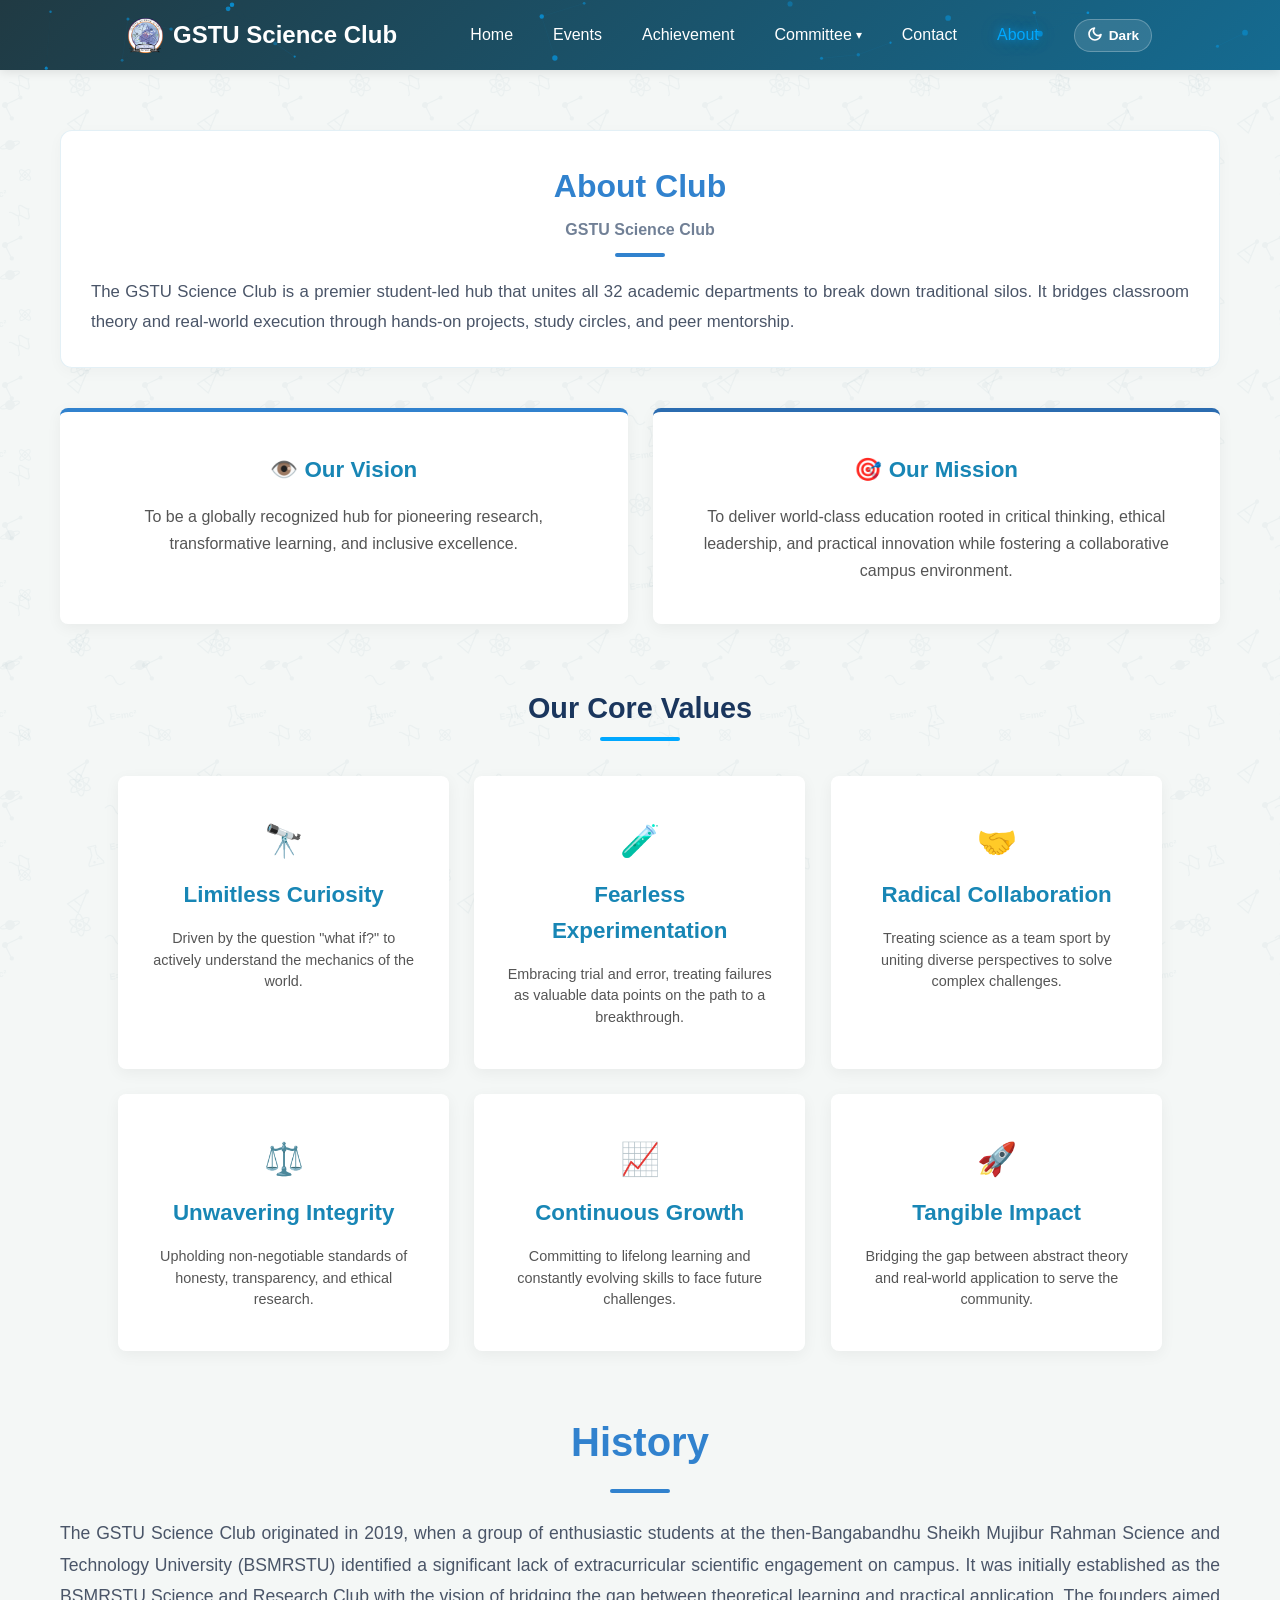
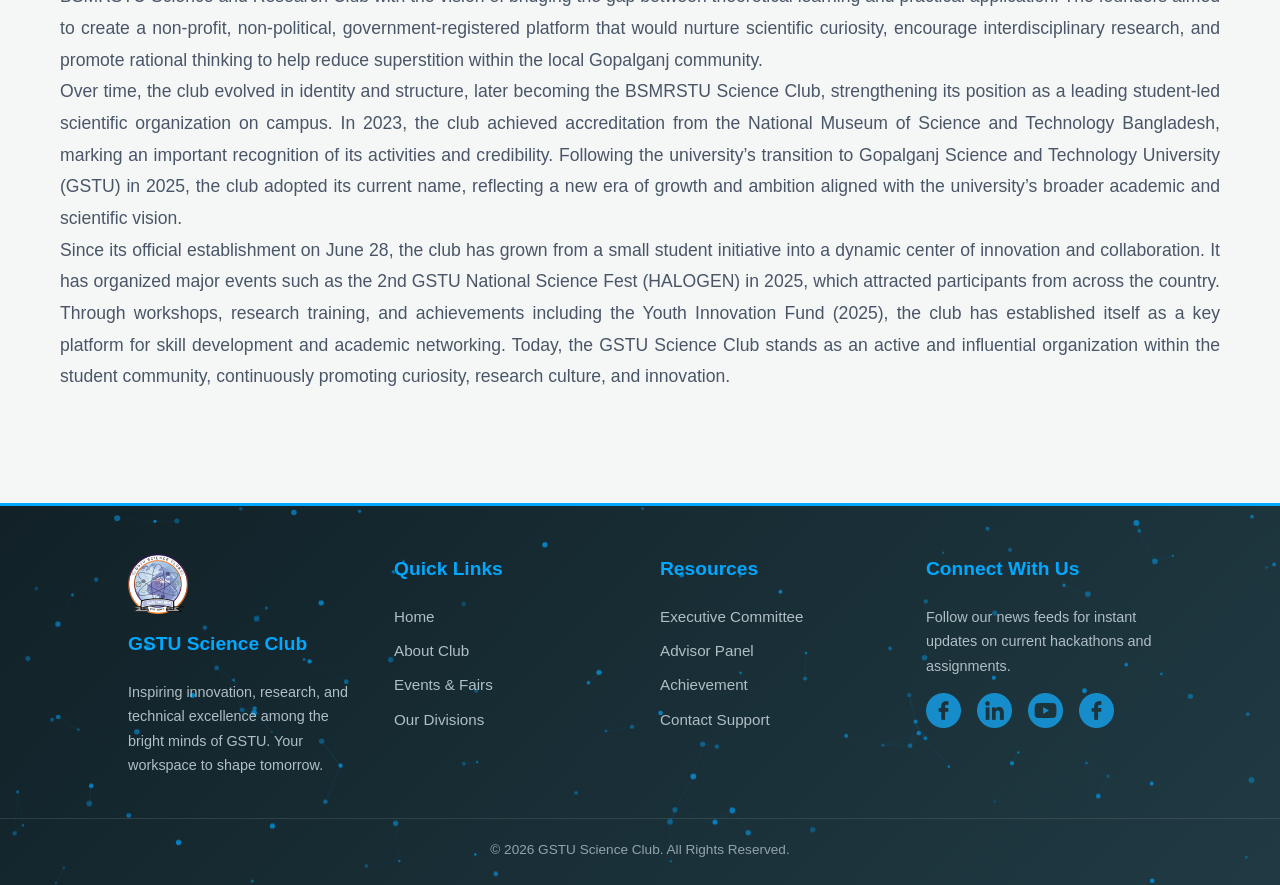
==== commit 82cd7589: "Update about.html" ====
--- a/about.html
+++ b/about.html
@@ -3,7 +3,7 @@
 <head>
     <meta charset="UTF-8">
     <meta name="viewport" content="width=device-width, initial-scale=1.0">
-    <title>About Institution & Club | GSTU Science Club</title>
+    <title>About GSTU Science Club</title>
     <link rel="stylesheet" href="style.css">
 </head>
 <body>
@@ -108,4 +108,4 @@
 
     <script src="main.js"></script>
 </body>
-</html>+</html>
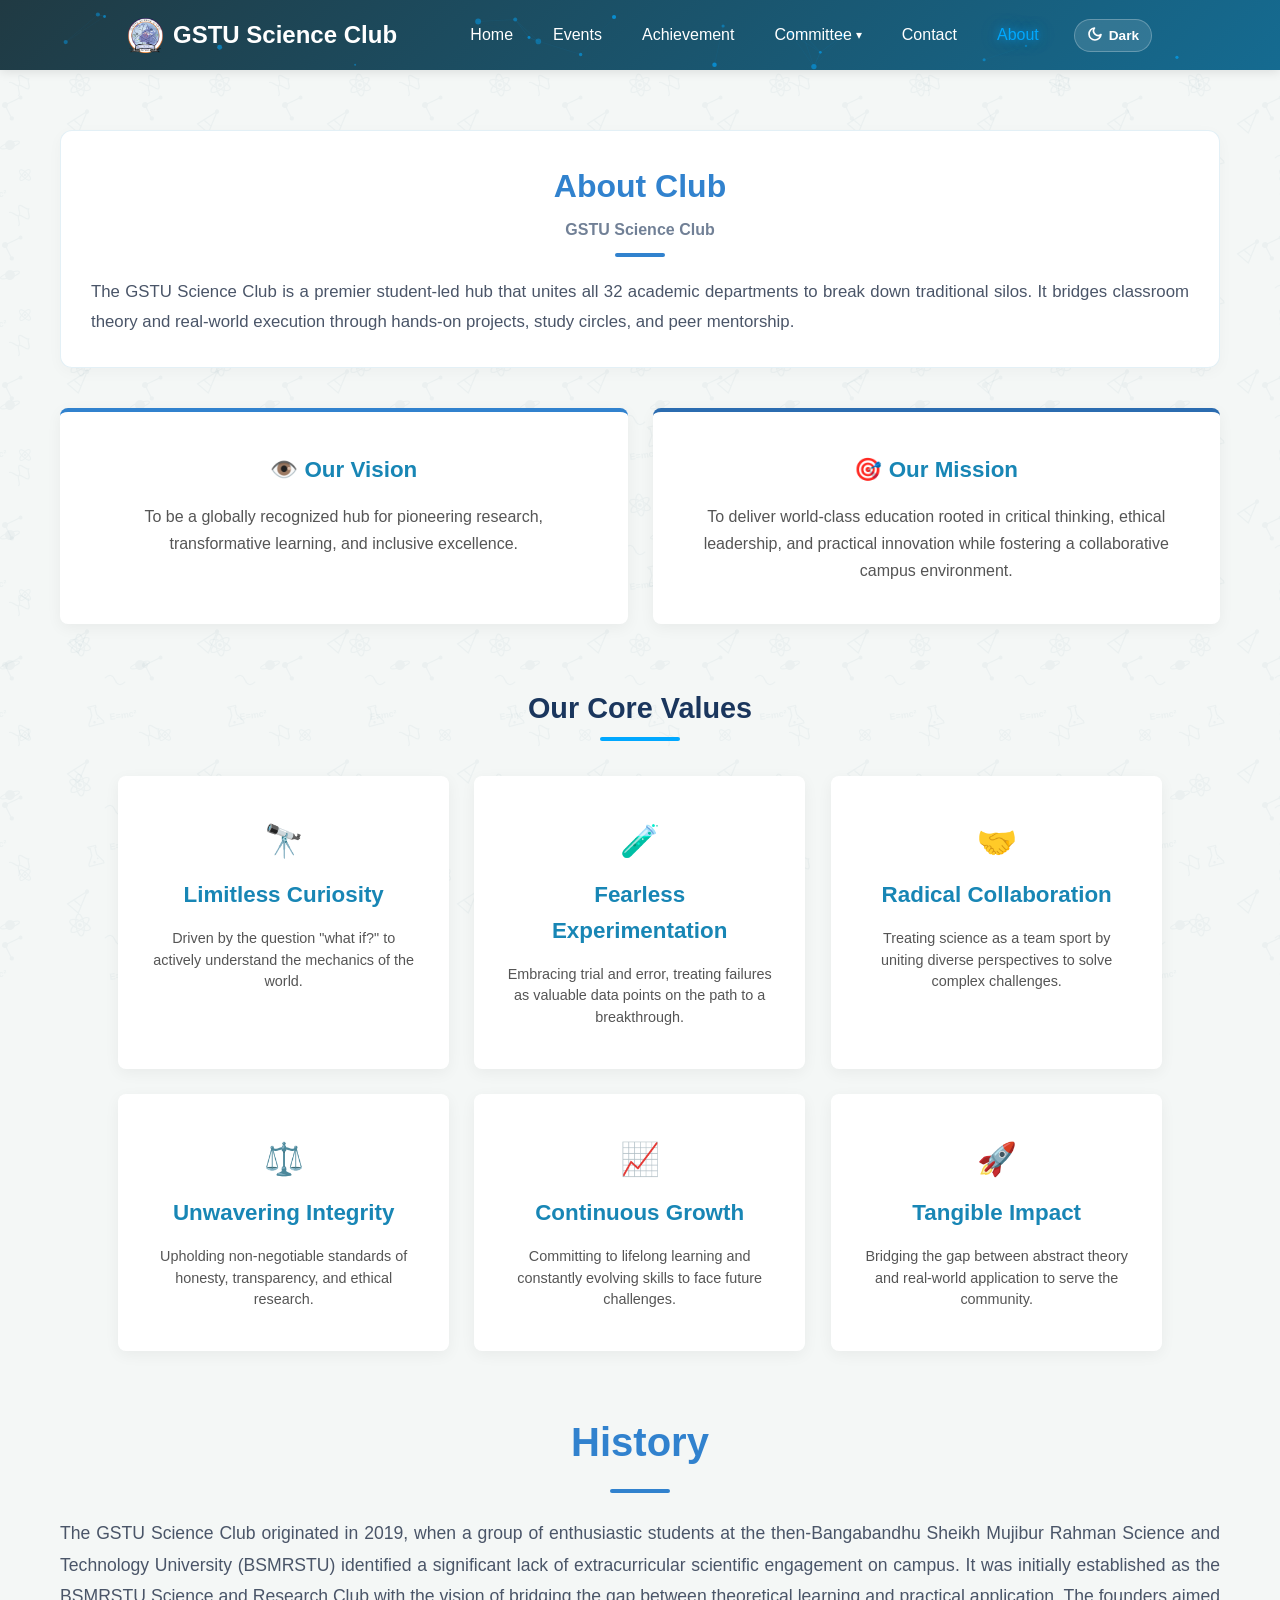
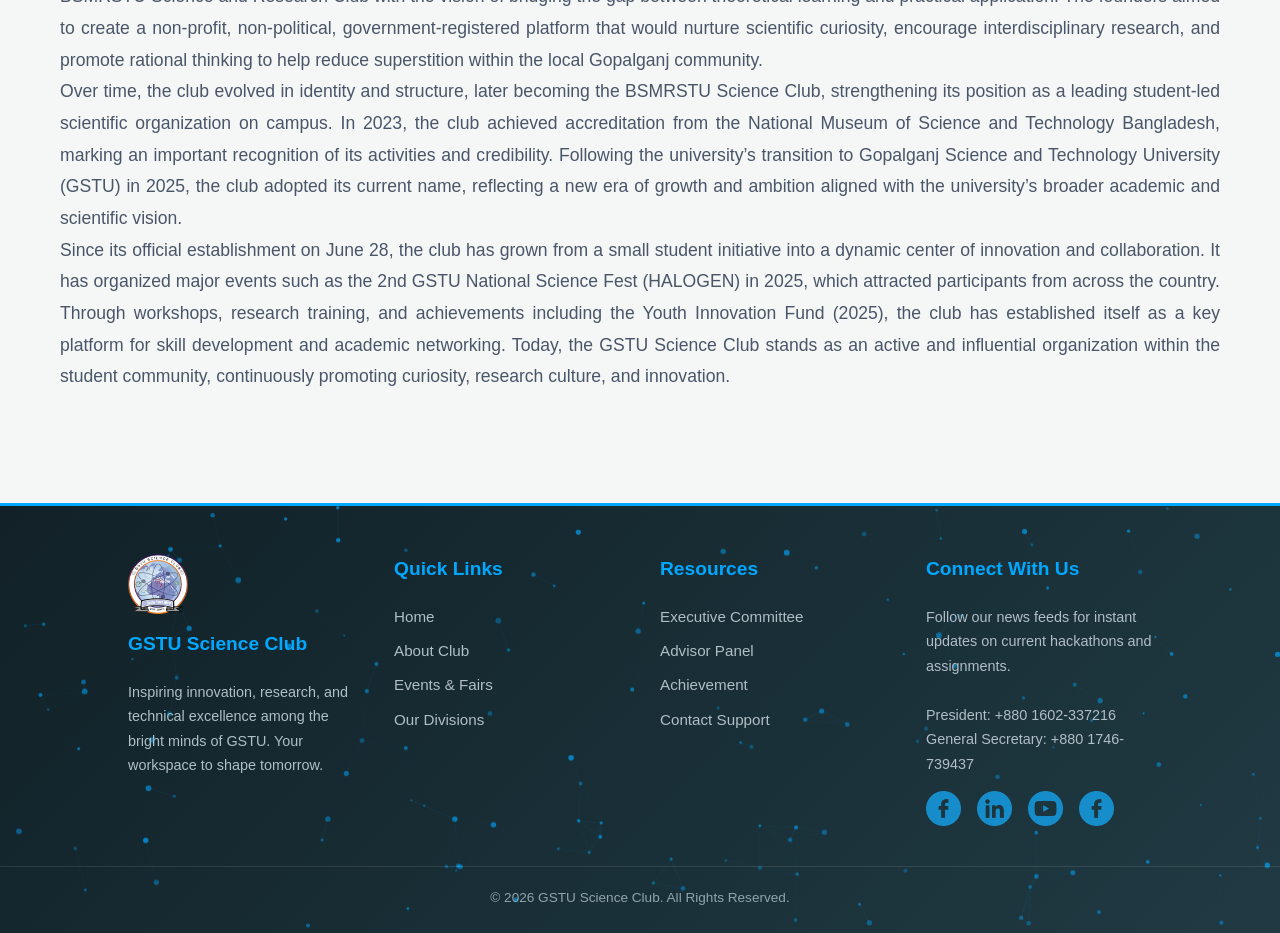
==== commit 864c4c20: "Add files via upload" ====
--- a/about.html
+++ b/about.html
@@ -108,4 +108,4 @@
 
     <script src="main.js"></script>
 </body>
-</html>
+</html>
--- a/style.css
+++ b/style.css
@@ -2082,4 +2082,114 @@
 
 [data-theme="dark"] .list-table tr:hover {
     background-color: rgba(255, 255, 255, 0.04);
+}
+
+/* ==========================================
+   SESSION PRELOADER STYLES
+   ========================================== */
+
+/* Lock body scrolling while loader is active */
+body.loading {
+  overflow: hidden;
+}
+
+/* Instantly suppress loader on page refresh */
+.skip-loader #loader-wrapper {
+  display: none !important;
+}
+
+/* Fullscreen Loader Overlay */
+#loader-wrapper {
+  position: fixed;
+  top: 0;
+  left: 0;
+  width: 100vw;
+  height: 100vh;
+  background-color: #1d2630;
+  display: flex;
+  flex-direction: column;
+  justify-content: center;
+  align-items: center;
+  z-index: 99999; /* Ensures loader stays above all other page elements */
+  opacity: 1;
+  visibility: visible;
+  transition: opacity 0.6s ease-out, visibility 0.6s ease-out;
+}
+
+/* Smooth Fade-Out State */
+#loader-wrapper.fade-out {
+  opacity: 0;
+  visibility: hidden;
+  pointer-events: none;
+}
+
+/* Optional Pulse Text */
+.loading-text {
+  margin-top: 20px;
+  color: #91daff;
+  font-size: 0.95rem;
+  letter-spacing: 2px;
+  text-transform: uppercase;
+  animation: pulseText 1.5s ease-in-out infinite alternate;
+}
+
+@keyframes pulseText {
+  from { opacity: 0.4; }
+  to { opacity: 1; }
+}
+
+/* Spinner Styles */
+.spinner-box {
+  width: 300px;
+  height: 300px;
+  display: flex;
+  justify-content: center;
+  align-items: center;
+  background-color: transparent;
+  position: relative;
+}
+
+.leo {
+  position: absolute;
+  display: flex;
+  justify-content: center;
+  align-items: center;
+  border-radius: 50%;
+}
+
+.blue-orbit {
+  width: 165px;
+  height: 165px;
+  border: 1px solid #91daffa0;
+  animation: spin3D 2s linear infinite;
+}
+
+.green-orbit {
+  width: 120px;
+  height: 120px;
+  border: 1px solid #91ffbfa0;
+  animation: spin3D 6s linear infinite;
+}
+
+.red-orbit {
+  width: 90px;
+  height: 90px;
+  border: 1px dotted #ffca91a0;
+  animation: spin3D 1s linear infinite;
+}
+
+.white-orbit {
+  width: 60px;
+  height: 60px;
+  border: 2px solid #ffffff;
+  animation: spin3D 4s linear infinite;
+}
+
+.w1 { transform: rotate3d(1, 1, 1, 90deg); }
+.w2 { transform: rotate3d(1, 2, 1, 90deg); }
+.w3 { transform: rotate3d(0, 1, 1, 90deg); }
+
+@keyframes spin3D {
+  from { transform: rotate3d(0.5, 0.5, 0.5, 360deg); }
+  to { transform: rotate3d(0deg); }
 }
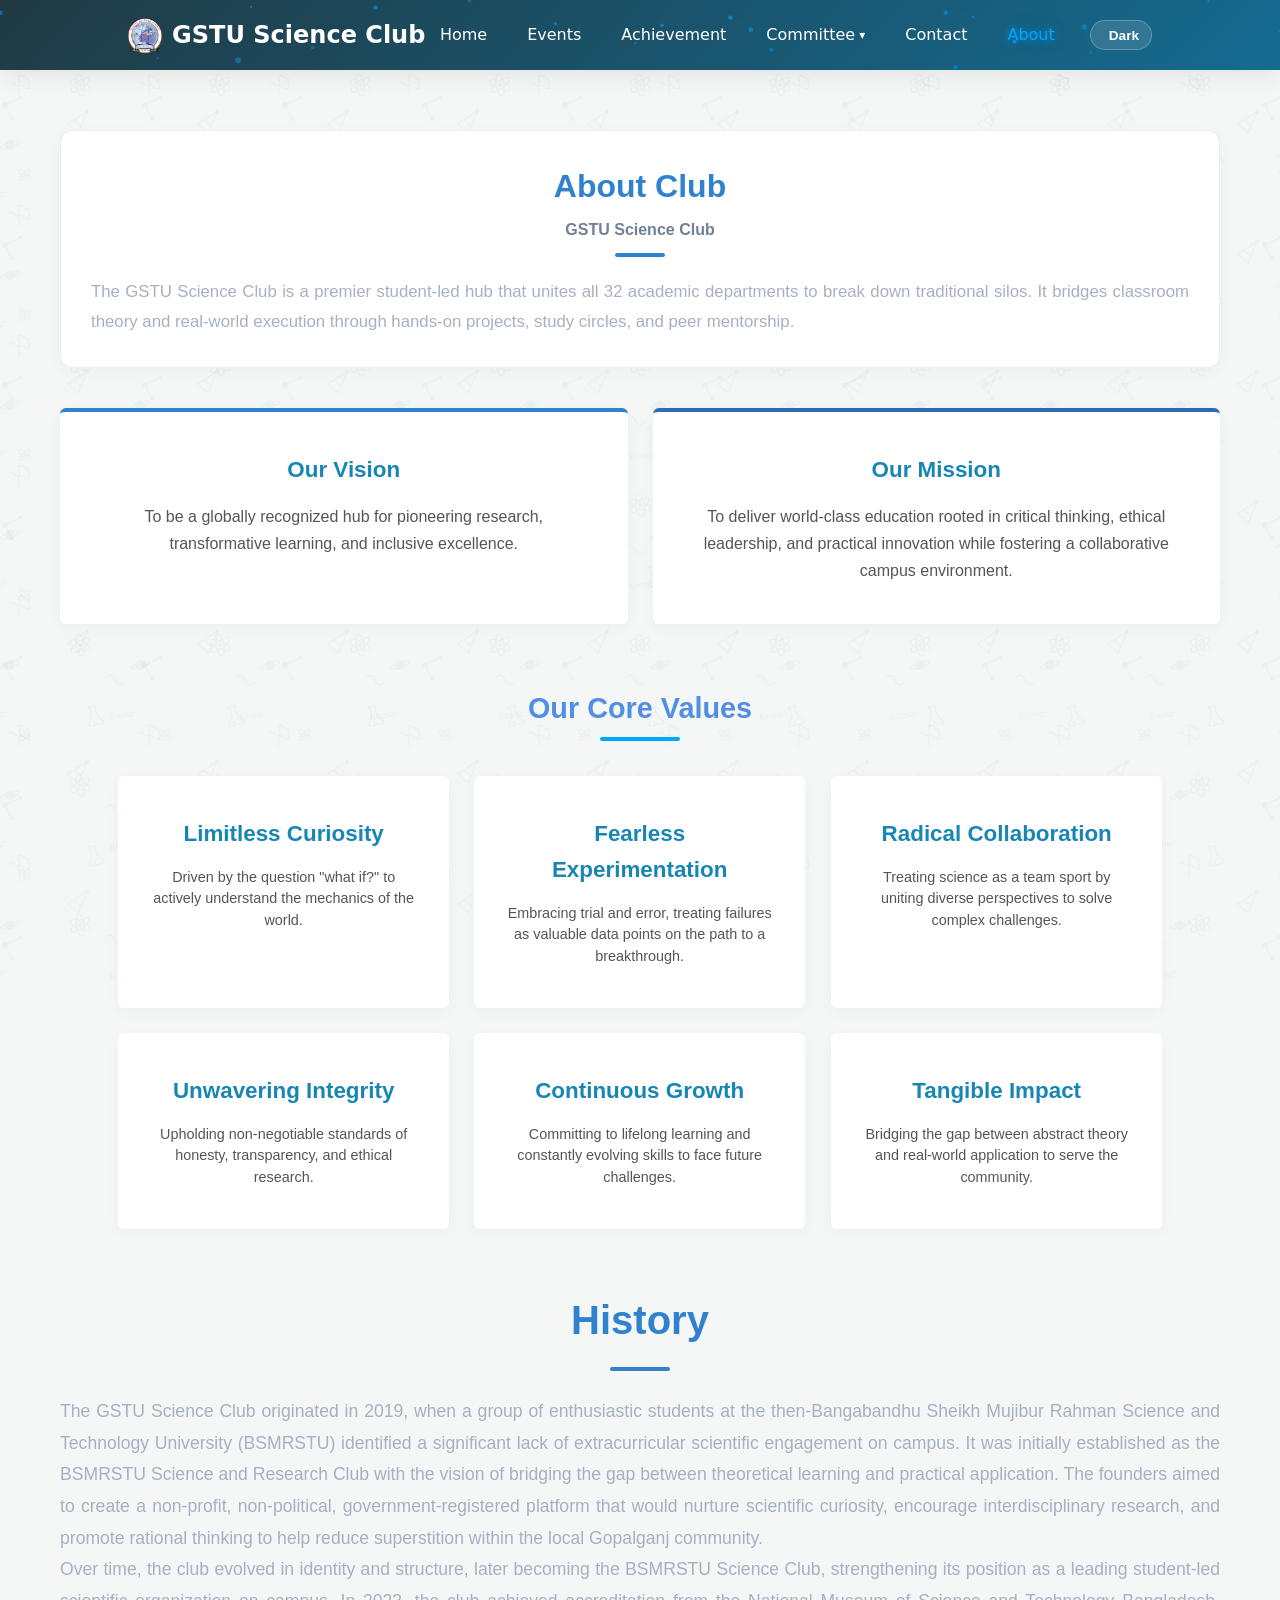
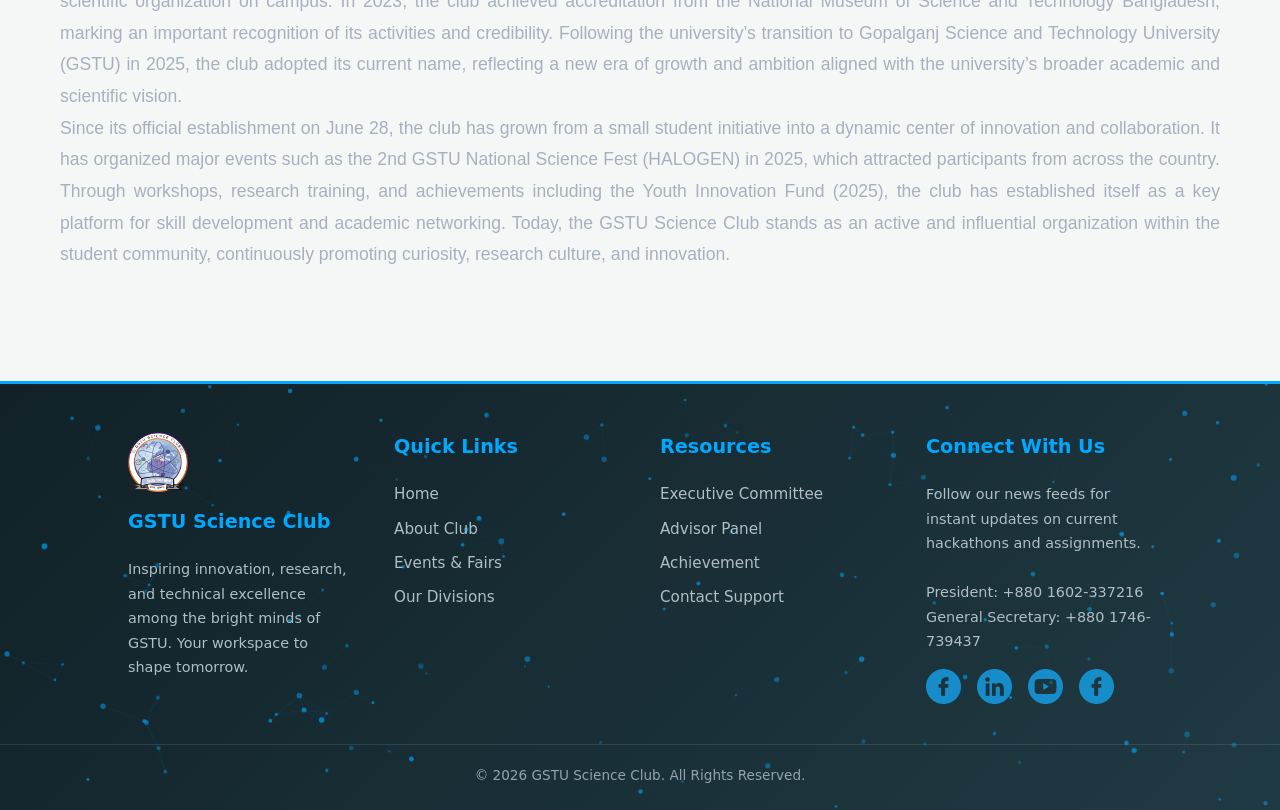
==== commit 6cc678f7: "Add files via upload" ====
--- a/about.html
+++ b/about.html
@@ -26,7 +26,7 @@
     <div class="grid reveal-on-scroll" style="margin-top: 40px; margin-bottom: 60px;">
         <div class="card" style="border-top: 4px solid #3182ce;">
             <h3 style="display: flex; align-items: center; justify-content: center; gap: 10px;">
-                👁️ Our Vision
+                Our Vision
             </h3>
             <p style="line-height: 1.7; margin-top: 10px;">
                 To be a globally recognized hub for pioneering research, transformative learning, and inclusive excellence.
@@ -34,7 +34,7 @@
         </div>
         <div class="card" style="border-top: 4px solid #2b6cb0;">
             <h3 style="display: flex; align-items: center; justify-content: center; gap: 10px;">
-                🎯 Our Mission
+                Our Mission
             </h3>
             <p style="line-height: 1.7; margin-top: 10px;">
                 To deliver world-class education rooted in critical thinking, ethical leadership, and practical innovation while fostering a collaborative campus environment.
@@ -43,42 +43,36 @@
     </div>
 
     <div class="section-container reveal-on-scroll" style="margin: 0 auto 60px auto;">
-        <h2 class="section-title" style="font-size: 1.8rem; margin-bottom: 35px; color: #1a365d;">Our Core Values</h2>
+        <h2 class="section-title" style="font-size: 1.8rem; margin-bottom: 35px; color: #518ee4;">Our Core Values</h2>
         
         <div class="grid">
             
             <div class="card reveal-on-scroll">
-                <div style="font-size: 2rem; margin-bottom: 10px;">🔭</div>
                 <h3>Limitless Curiosity</h3>
                 <p style="font-size: 0.9rem; line-height: 1.5; margin-top: 10px;">Driven by the question "what if?" to actively understand the mechanics of the world.</p>
             </div>
 
             <div class="card reveal-on-scroll">
-                <div style="font-size: 2rem; margin-bottom: 10px;">🧪</div>
                 <h3>Fearless Experimentation</h3>
                 <p style="font-size: 0.9rem; line-height: 1.5; margin-top: 10px;">Embracing trial and error, treating failures as valuable data points on the path to a breakthrough.</p>
             </div>
 
             <div class="card reveal-on-scroll">
-                <div style="font-size: 2rem; margin-bottom: 10px;">🤝</div>
                 <h3>Radical Collaboration</h3>
                 <p style="font-size: 0.9rem; line-height: 1.5; margin-top: 10px;">Treating science as a team sport by uniting diverse perspectives to solve complex challenges.</p>
             </div>
 
             <div class="card reveal-on-scroll">
-                <div style="font-size: 2rem; margin-bottom: 10px;">⚖️</div>
                 <h3>Unwavering Integrity</h3>
                 <p style="font-size: 0.9rem; line-height: 1.5; margin-top: 10px;">Upholding non-negotiable standards of honesty, transparency, and ethical research.</p>
             </div>
 
             <div class="card reveal-on-scroll">
-                <div style="font-size: 2rem; margin-bottom: 10px;">📈</div>
                 <h3>Continuous Growth</h3>
                 <p style="font-size: 0.9rem; line-height: 1.5; margin-top: 10px;">Committing to lifelong learning and constantly evolving skills to face future challenges.</p>
             </div>
 
             <div class="card reveal-on-scroll">
-                <div style="font-size: 2rem; margin-bottom: 10px;">🚀</div>
                 <h3>Tangible Impact</h3>
                 <p style="font-size: 0.9rem; line-height: 1.5; margin-top: 10px;">Bridging the gap between abstract theory and real-world application to serve the community.</p>
             </div>
--- a/style.css
+++ b/style.css
@@ -1,5 +1,10 @@
-/* Base Styles */
+/* ==========================================
+   Base Design Tokens & Dynamic Themes
+   ========================================== */
 :root {
+    color-scheme: light;
+
+    /* Color Tokens */
     --primary-color: #1886b5;
     --secondary-color: #203a43;
     --accent-color: #00a8ff;
@@ -9,16 +14,26 @@
     --bg-light: #f4f7f6;
     --card-bg: #ffffff;
     
-    /* Social Button Theme Variables */
+    /* Dynamic Component Variables */
     --btn-social-bg: #f0f2f5;
     --btn-social-text: #1c1e21;
-
-    --brand-primary: #1886b5;
+    --brand-primary: var(--primary-color);
     --brand-hover: #005678;
-}
-
-/* Dark Theme Variables Configuration Overrides */
+    
+    /* Layout & Transition Tokens */
+    --header-height: 70px;
+    --transition-smooth: cubic-bezier(0.25, 0.8, 0.25, 1);
+    --transition-fast: cubic-bezier(0.4, 0, 0.2, 1);
+    --radius-sm: 6px;
+    --radius-md: 12px;
+    --radius-lg: 16px;
+    --shadow-sm: 0 4px 15px rgba(0, 0, 0, 0.03);
+    --shadow-md: 0 6px 20px rgba(0, 0, 0, 0.08);
+    --shadow-lg: 0 10px 30px rgba(0, 0, 0, 0.15);
+}
+
 [data-theme="dark"] {
+    color-scheme: dark;
     --primary-color: #1aa4df;
     --secondary-color: #0b1518;
     --accent-color: #00e5ff;
@@ -28,19 +43,94 @@
     --bg-light: #121e24;
     --card-bg: #1a2d36;
     
-    /* Social Button Dark Mode Overrides */
     --btn-social-bg: #253942;
     --btn-social-text: #f4f7f6;
-}
-
-* {
+    --brand-primary: var(--primary-color);
+    --brand-hover: #0081b8;
+}
+
+/* System Dark Mode Fallback */
+@media (prefers-color-scheme: dark) {
+    :root:not([data-theme="light"]) {
+        color-scheme: dark;
+        --primary-color: #1aa4df;
+        --secondary-color: #0b1518;
+        --accent-color: #00e5ff;
+        --text-dark: #f4f7f6;
+        --text-muted: #b0bec5;
+        --text-light: #ffffff;
+        --bg-light: #121e24;
+        --card-bg: #1a2d36;
+        
+        --btn-social-bg: #253942;
+        --btn-social-text: #f4f7f6;
+        --brand-primary: var(--primary-color);
+        --brand-hover: #0081b8;
+    }
+}
+
+/* ==========================================
+   Global Reset & Accessibility
+   ========================================== */
+*, *::before, *::after {
     margin: 0;
     padding: 0;
     box-sizing: border-box;
-    font-family: 'Segoe UI', Tahoma, Geneva, Verdana, sans-serif;
-}
-
-/* Structural Layout Anchors */
+}
+
+html {
+    scroll-behavior: smooth;
+}
+
+html, body {
+    max-width: 100vw;
+    overflow-x: hidden;
+}
+
+body {
+    position: relative;
+    font-family: 'Segoe UI', system-ui, -apple-system, BlinkMacSystemFont, Roboto, Tahoma, Geneva, Verdana, sans-serif;
+    line-height: 1.6;
+    color: var(--text-dark);
+    background-color: var(--bg-light);
+    display: flex;
+    flex-direction: column;
+    min-height: 100vh;
+    padding-top: var(--header-height);
+    z-index: 0;
+    transition: background-color 0.3s ease, color 0.3s ease;
+    -webkit-font-smoothing: antialiased;
+    -moz-osx-font-smoothing: grayscale;
+}
+
+img, picture, video, canvas, svg {
+    display: block;
+    max-width: 100%;
+}
+
+body.loading {
+    overflow: hidden;
+}
+
+/* Focus States for Accessibility */
+:focus-visible {
+    outline: 2px solid var(--accent-color);
+    outline-offset: 3px;
+}
+
+/* Reduced Motion Support */
+@media (prefers-reduced-motion: reduce) {
+    *, *::before, *::after {
+        animation-duration: 0.01ms !important;
+        animation-iteration-count: 1 !important;
+        transition-duration: 0.01ms !important;
+        scroll-behavior: auto !important;
+    }
+}
+
+/* ==========================================
+   Structural Elements & Fixed Headers
+   ========================================== */
 universal-header {
     display: block;
     position: fixed;
@@ -59,45 +149,18 @@
 }
 
 /* ==========================================
-   Science Pattern Background Overlay
-   (Unlinked Independent Layer Animations)
+   Background Animations & Science Layers
    ========================================== */
-
-/* Layer 1: Continuous Top-Left to Bottom-Right translation */
 @keyframes floatDoodlesLayer1 {
-    0% {
-        background-position: 0px 0px;
-    }
-    100% {
-        background-position: 140px 140px;
-    }
-}
-
-/* Layer 2: Perpendicular Bottom-Left to Top-Right translation */
+    0% { background-position: 0px 0px; }
+    100% { background-position: 140px 140px; }
+}
+
 @keyframes floatDoodlesLayer2 {
-    0% {
-        background-position: 0px 0px;
-    }
-    100% {
-        background-position: 130px -130px;
-    }
-}
-
-body {
-    position: relative;
-    line-height: 1.6;
-    color: var(--text-dark);
-    background-color: var(--bg-light);
-    display: flex;
-    flex-direction: column;
-    min-height: 100vh;
-    padding-top: 70px;
-    margin: 0;
-    z-index: 0;
-    transition: background-color 0.3s ease, color 0.3s ease;
-}
-
-/* Shared settings for both background layers */
+    0% { background-position: 0px 0px; }
+    100% { background-position: 130px -130px; }
+}
+
 body::before,
 body::after {
     content: "";
@@ -106,92 +169,66 @@
     left: -80px;
     width: calc(100vw + 160px);
     height: calc(100vh + 160px);
-    pointer-events: none; /* Keeps links and buttons clickable */
+    pointer-events: none;
     z-index: -1;
     background-repeat: repeat;
     transition: opacity 0.3s ease, filter 0.3s ease;
 }
 
-/* Layer 1: Atom, Beaker, Molecule, Micro-Atom */
 body::before {
     opacity: 0.04;
     background-size: 140px 140px;
-    background-image: url("data:image/svg+xml,%3Csvg xmlns='http://www.w3.org/2000/svg' width='140' height='140' viewBox='0 0 140 140'%3E%3Cg fill='%230f5370' stroke='%230f5370'%3E%3C!-- Atom 1 --%3E%3Cg transform='translate(20, 25) rotate(22)'%3E%3Cellipse cx='0' cy='0' rx='11' ry='4' fill='none' stroke-width='1.2'/%3E%3Cellipse cx='0' cy='0' rx='11' ry='4' transform='rotate(60)' fill='none' stroke-width='1.2'/%3E%3Cellipse cx='0' cy='0' rx='11' ry='4' transform='rotate(120)' fill='none' stroke-width='1.2'/%3E%3Ccircle cx='0' cy='0' r='2' stroke='none'/%3E%3C/g%3E%3C!-- Beaker --%3E%3Cg transform='translate(35, 100) rotate(-14)' fill='none' stroke-width='1.2'%3E%3Cpath d='M-4 -14h8v2h-1v7l5 8v2h-15v-2l5 -8v-7h-1z'/%3E%3Ccircle cx='-1' cy='2' r='1.2' fill='%230f5370' stroke='none'/%3E%3Ccircle cx='3' cy='-1' r='0.9' fill='%230f5370' stroke='none'/%3E%3C/g%3E%3C!-- Molecule Cluster --%3E%3Cg transform='translate(85, 45) rotate(10)' stroke-width='1.1'%3E%3Ccircle cx='0' cy='0' r='3' stroke='none'/%3E%3Ccircle cx='14' cy='-10' r='2' stroke='none'/%3E%3Ccircle cx='9' cy='12' r='2.2' stroke='none'/%3E%3Cline x1='0' y1='0' x2='14' y2='-10' fill='none'/%3E%3Cline x1='0' y1='0' x2='9' y2='12' fill='none'/%3E%3C/g%3E%3C!-- Micro Atom --%3E%3Cg transform='translate(105, 115) rotate(-48)' fill='none' stroke-width='1'%3E%3Cellipse cx='0' cy='0' rx='7' ry='2.5'/%3E%3Cellipse cx='0' cy='0' rx='7' ry='2.5' transform='rotate(90)'/%3E%3Ccircle cx='0' cy='0' r='1.2' fill='%230f5370' stroke='none'/%3E%3C/g%3E%3C/g%3E%3C/svg%3E");
-    
+    background-image: url("data:image/svg+xml,%3Csvg xmlns='http://www.w3.org/2000/svg' width='140' height='140' viewBox='0 0 140 140'%3E%3Cg fill='%230f5370' stroke='%230f5370'%3E%3Cg transform='translate(20, 25) rotate(22)'%3E%3Cellipse cx='0' cy='0' rx='11' ry='4' fill='none' stroke-width='1.2'/%3E%3Cellipse cx='0' cy='0' rx='11' ry='4' transform='rotate(60)' fill='none' stroke-width='1.2'/%3E%3Cellipse cx='0' cy='0' rx='11' ry='4' transform='rotate(120)' fill='none' stroke-width='1.2'/%3E%3Ccircle cx='0' cy='0' r='2' stroke='none'/%3E%3C/g%3E%3Cg transform='translate(35, 100) rotate(-14)' fill='none' stroke-width='1.2'%3E%3Cpath d='M-4 -14h8v2h-1v7l5 8v2h-15v-2l5 -8v-7h-1z'/%3E%3Ccircle cx='-1' cy='2' r='1.2' fill='%230f5370' stroke='none'/%3E%3Ccircle cx='3' cy='-1' r='0.9' fill='%230f5370' stroke='none'/%3E%3C/g%3E%3Cg transform='translate(85, 45) rotate(10)' stroke-width='1.1'%3E%3Ccircle cx='0' cy='0' r='3' stroke='none'/%3E%3Ccircle cx='14' cy='-10' r='2' stroke='none'/%3E%3Ccircle cx='9' cy='12' r='2.2' stroke='none'/%3E%3Cline x1='0' y1='0' x2='14' y2='-10' fill='none'/%3E%3Cline x1='0' y1='0' x2='9' y2='12' fill='none'/%3E%3C/g%3E%3Cg transform='translate(105, 115) rotate(-48)' fill='none' stroke-width='1'%3E%3Cellipse cx='0' cy='0' rx='7' ry='2.5'/%3E%3Cellipse cx='0' cy='0' rx='7' ry='2.5' transform='rotate(90)'/%3E%3Ccircle cx='0' cy='0' r='1.2' fill='%230f5370' stroke='none'/%3E%3C/g%3E%3C/g%3E%3C/svg%3E");
     animation: floatDoodlesLayer1 28s linear infinite;
     will-change: background-position;
 }
 
-/* Layer 2: Compass, DNA, Saturn, E=mc², Sine Wave */
 body::after {
     opacity: 0.04;
     background-size: 130px 130px;
-    background-image: url("data:image/svg+xml,%3Csvg xmlns='http://www.w3.org/2000/svg' width='130' height='130' viewBox='0 0 130 130'%3E%3Cg fill='%230f5370' stroke='%230f5370'%3E%3C!-- Compass --%3E%3Cg transform='translate(30, 70) rotate(40)' fill='none' stroke-width='1.2'%3E%3Cpath d='M0 -11L-7 11h14zM-4 4h8'/%3E%3Ccircle cx='0' cy='-11' r='1.5' fill='%230f5370'/%3E%3C/g%3E%3C!-- DNA Strand --%3E%3Cg transform='translate(100, 30) rotate(-35)' fill='none' stroke-width='1.2'%3E%3Cpath d='M-10 -4c3 0 3 8 6 8s3 -8 6 -8 3 8 6 8m-18 8c3 0 3 -8 6 -8s3 8 6 8 3 -8 6 -8' stroke-linecap='round'/%3E%3Cline x1='-4' y1='0' x2='-4' y2='0' stroke-width='2'/%3E%3Cline x1='2' y1='0' x2='2' y2='0' stroke-width='2'/%3E%3C/g%3E%3C!-- Saturn --%3E%3Cg transform='translate(90, 95) rotate(-18)' fill='none'%3E%3Ccircle cx='0' cy='0' r='5' fill='%230f5370' stroke='none'/%3E%3Cellipse cx='0' cy='0' rx='10' ry='2.5' stroke-width='1'/%3E%3C/g%3E%3C!-- E=mc2 --%3E%3Cg transform='translate(60, 20) rotate(-8)' fill='%230f5370' stroke='none'%3E%3Ctext font-family='sans-serif' font-size='9' font-weight='bold' x='0' y='0'%3EE=mc%C2%B2%3C/text%3E%3C/g%3E%3C!-- Sine Wave --%3E%3Cg transform='translate(65, 110) rotate(12)' fill='none' stroke-width='1.2'%3E%3Cpath d='M-10 0Q-5 -7 0 0T10 0' stroke-linecap='round'/%3E%3C/g%3E%3C/g%3E%3C/svg%3E");
-    
+    background-image: url("data:image/svg+xml,%3Csvg xmlns='http://www.w3.org/2000/svg' width='130' height='130' viewBox='0 0 130 130'%3E%3Cg fill='%230f5370' stroke='%230f5370'%3E%3Cg transform='translate(30, 70) rotate(40)' fill='none' stroke-width='1.2'%3E%3Cpath d='M0 -11L-7 11h14zM-4 4h8'/%3E%3Ccircle cx='0' cy='-11' r='1.5' fill='%230f5370'/%3E%3C/g%3E%3Cg transform='translate(100, 30) rotate(-35)' fill='none' stroke-width='1.2'%3E%3Cpath d='M-10 -4c3 0 3 8 6 8s3 -8 6 -8 3 8 6 8m-18 8c3 0 3 -8 6 -8s3 8 6 8 3 -8 6 -8' stroke-linecap='round'/%3E%3Cline x1='-4' y1='0' x2='-4' y2='0' stroke-width='2'/%3E%3Cline x1='2' y1='0' x2='2' y2='0' stroke-width='2'/%3E%3C/g%3E%3Cg transform='translate(90, 95) rotate(-18)' fill='none'%3E%3Ccircle cx='0' cy='0' r='5' fill='%230f5370' stroke='none'/%3E%3Cellipse cx='0' cy='0' rx='10' ry='2.5' stroke-width='1'/%3E%3C/g%3E%3Cg transform='translate(60, 20) rotate(-8)' fill='%230f5370' stroke='none'%3E%3Ctext font-family='sans-serif' font-size='9' font-weight='bold' x='0' y='0'%3EE=mc%C2%B2%3C/text%3E%3C/g%3E%3Cg transform='translate(65, 110) rotate(12)' fill='none' stroke-width='1.2'%3E%3Cpath d='M-10 0Q-5 -7 0 0T10 0' stroke-linecap='round'/%3E%3C/g%3E%3C/g%3E%3C/svg%3E");
     animation: floatDoodlesLayer2 19s linear infinite;
     will-change: background-position;
 }
 
-/* Dark Theme Adaptive Overrides */
 [data-theme="dark"] body::before,
 [data-theme="dark"] body::after {
     opacity: 0.07;
     filter: invert(1) brightness(2);
 }
 
-/* High Performance Canvas Layer Styles */
 .particle-canvas {
     position: absolute;
-    top: 0;
-    left: 0;
+    inset: 0;
     width: 100%;
     height: 100%;
     pointer-events: none;
     z-index: 1;
 }
 
-.advisor-photo {
-    width: 100%;
-    max-width: 200px; 
-    height: 250px; 
-    margin-bottom: 18px; 
-    border-radius: 12px; 
-    overflow: hidden;
-    border: 1px solid rgba(15, 83, 112, 0.1);
-    box-shadow: 0 4px 15px rgba(0,0,0,0.05);
-    background: #e2e8f0; 
-}
-
-.advisor-photo img {
-    width: 100%;
-    height: 100%;
-    object-fit: cover;
-    display: block;
-}
-
+/* ==========================================
+   Navigation Header
+   ========================================== */
 @keyframes gradientFlow {
     0% { background-position: 0% 50%; }
     50% { background-position: 100% 50%; }
     100% { background-position: 0% 50%; }
 }
 
-/* Navigation Bar */
 header {
     background: linear-gradient(-45deg, var(--secondary-color), var(--primary-color), #1c82ab, #156b91, var(--secondary-color));
     background-size: 400% 400%;
     animation: gradientFlow 12s ease infinite;
     color: var(--text-light);
     padding: 1rem 0;
-    box-shadow: 0 2px 10px rgba(0,0,0,0.1);
-    width: 100%;
-    margin: 0;
+    box-shadow: var(--shadow-md);
+    width: 100%;
     position: relative;
 }
 
 .nav-container {
     width: 100%;
-    max-width: none;
-    padding: 0 10%;      
+    padding: 0 10%;
     margin: auto;
     display: flex;
     justify-content: space-between;
@@ -204,11 +241,11 @@
     display: flex;
     align-items: center;
     gap: 10px;
-    font-size: clamp(1.1rem, 4.5vw, 1.5rem); 
+    font-size: clamp(1.1rem, 4.5vw, 1.5rem);
     font-weight: bold;
     text-decoration: none;
     color: var(--text-light);
-    white-space: nowrap; 
+    white-space: nowrap;
 }
 
 nav ul {
@@ -219,7 +256,7 @@
 
 nav ul li {
     margin-left: 20px;
-    position: relative; 
+    position: relative;
 }
 
 nav ul li a {
@@ -234,10 +271,10 @@
     gap: 4px;
 }
 
-nav ul li a:hover, nav ul li a.active {
+nav ul li a:hover, 
+nav ul li a.active {
     color: var(--accent-color);
-    text-shadow: 0 0 10px rgba(0, 168, 255, 0.75), 
-                 0 0 20px rgba(0, 168, 255, 0.4);
+    text-shadow: 0 0 10px rgba(0, 168, 255, 0.75), 0 0 20px rgba(0, 168, 255, 0.4);
 }
 
 .theme-toggle-li {
@@ -283,14 +320,14 @@
     border-top: 3px solid var(--accent-color);
     box-shadow: 0 8px 25px rgba(0, 0, 0, 0.25);
     min-width: 200px;
-    border-radius: 0 0 6px 6px;
+    border-radius: 0 0 var(--radius-sm) var(--radius-sm);
     padding: 8px 0;
-    display: block;
+    display: flex;
     flex-direction: column;
     opacity: 0;
     visibility: hidden;
     pointer-events: none;
-    transition: opacity 0.3s ease, transform 0.3s cubic-bezier(0.25, 0.8, 0.25, 1), visibility 0.3s;
+    transition: opacity 0.3s ease, transform 0.3s var(--transition-smooth), visibility 0.3s;
     z-index: 2500;
 }
 
@@ -314,67 +351,70 @@
     background-color: rgba(0, 168, 255, 0.15);
     color: var(--accent-color);
     padding-left: 25px;
-    text-shadow: none; 
+    text-shadow: none;
 }
 
 @media (min-width: 901px) {
-    .dropdown:hover .dropdown-menu {
+    .dropdown:hover .dropdown-menu,
+    .dropdown:focus-within .dropdown-menu {
         opacity: 1;
         visibility: visible;
         pointer-events: auto;
         transform: translateX(-50%) translateY(0);
     }
 
-    .dropdown:hover .dropdown-arrow {
+    .dropdown:hover .dropdown-arrow,
+    .dropdown:focus-within .dropdown-arrow {
         transform: rotate(180deg);
     }
 }
 
-/* Hero Section */
+/* ==========================================
+   Hero Section
+   ========================================== */
 #hero {
-    background: linear-gradient(rgba(15, 32, 39, 0.85), rgba(32, 58, 67, 0.85)), url(image/hero.webp) center/cover;
-    height: auto;
-    min-height: calc(100vh - 70px);
+    background: linear-gradient(rgba(15, 32, 39, 0.85), rgba(24, 47, 55, 0.85)), url('image/hero.webp') center/cover no-repeat;
+    width: 100%;
+    min-height: max(600px, 92vh);
+    padding: clamp(4rem, 8vw, 8rem) 10% clamp(3rem, 6vw, 6rem) 10%;
     display: flex;
     flex-direction: column;
     justify-content: center;
-    align-items: center;
-    text-align: center;
+    align-items: flex-start;
+    text-align: left;
     color: var(--text-light);
-    padding: 40px 20px;
+    position: relative;
+    overflow: hidden;
 }
 
 .interactive-glow-title {
-    font-size: 3.5rem;
-    margin-bottom: 15px;
-    letter-spacing: 1px;
-    position: relative;
-    display: inline-block;
-    color: rgba(255, 255, 255, 0.35);
-    cursor: pointer;
-    user-select: none;
-    transition: text-shadow 0.4s ease;
+    font-family: 'Montserrat', 'Segoe UI', sans-serif;
+    font-weight: 900;
+    white-space: nowrap;
+    letter-spacing: -0.8px;
+    font-size: clamp(1.8rem, 3.5vw, 3.2rem);
+    background: linear-gradient(90deg, #FFFFFF 0%, #E0F7FC 40%, #00D2FF 100%);
+    -webkit-background-clip: text;
+    background-clip: text;
+    -webkit-text-fill-color: transparent;
+    margin-top: 15px;
+    margin-bottom: 20px;
+    position: relative;
 }
 
 .interactive-glow-title::after {
     content: attr(data-text);
     position: absolute;
-    left: 0;
-    top: 0;
-    width: 100%;
-    height: 100%;
+    inset: 0;
     color: var(--text-light);
     -webkit-mask-image: radial-gradient(circle at var(--x, 0px) var(--y, 0px), var(--primary-color) 0%, transparent 0%);
     mask-image: radial-gradient(circle at var(--x, 0px) var(--y, 0px), var(--primary-color) 0%, transparent 0%);
-    transition: -webkit-mask-image 0.6s cubic-bezier(0.1, 0.8, 0.2, 1);
-    transition: mask-image 0.6s cubic-bezier(0.1, 0.8, 0.2, 1);
+    transition: -webkit-mask-image 0.6s cubic-bezier(0.1, 0.8, 0.2, 1), mask-image 0.6s cubic-bezier(0.1, 0.8, 0.2, 1);
 }
 
 .interactive-glow-title:hover {
     color: rgba(255, 255, 255, 0.8);
-    text-shadow: 0 0 10px rgba(15, 83, 112, 0.6),
-                 0 0 20px rgba(15, 83, 112, 0.4),
-                 0 0 35px var(--primary-color);
+    text-shadow: 0 0 10px rgba(15, 83, 112, 0.6), 0 0 20px rgba(15, 83, 112, 0.4), 0 0 35px var(--primary-color);
 }
 
 .interactive-glow-title:hover::after {
@@ -388,10 +428,9 @@
     max-width: 700px;
 }
 
-/* Hero Stats Dashboard */
 .hero-stats {
     display: flex;
-    justify-content: center;
+    justify-content: flex-start;
     gap: 20px;
     flex-wrap: wrap;
     margin-top: 35px;
@@ -405,14 +444,14 @@
     position: relative;
     background: rgba(255, 255, 255, 0.06);
     padding: 20px 30px;
-    border-radius: 12px;
+    border-radius: var(--radius-md);
     min-width: 160px;
     text-align: center;
     backdrop-filter: blur(8px);
     -webkit-backdrop-filter: blur(8px);
     border: 1px solid rgba(255, 255, 255, 0.15);
     cursor: default;
-    transition: background-color 0.4s ease, transform 0.3s cubic-bezier(0.25, 0.8, 0.25, 1), box-shadow 0.3s ease, border-color 0.3s ease;
+    transition: background-color 0.4s ease, transform 0.3s var(--transition-smooth), box-shadow 0.3s ease, border-color 0.3s ease;
 }
 
 .stat-box h2 {
@@ -453,15 +492,108 @@
     font-weight: bold;
     border: none;
     cursor: pointer;
-    transition: background 0.3s ease, transform 0.2s ease;
+    transition: background-color 0.3s ease, transform 0.2s ease, box-shadow 0.2s ease;
 }
 
 .btn:hover {
     background-color: #0086cc;
     transform: translateY(-2px);
-}
-
-/* Sections General */
+    box-shadow: 0 4px 12px rgba(0, 168, 255, 0.3);
+}
+
+/* Extended Hero Layout */
+.hero-container {
+    position: relative;
+    width: 100%;
+    min-height: max(500px, 80vh);
+    padding: clamp(4rem, 8vw, 7rem) 8%;
+    display: flex;
+    align-items: center;
+    justify-content: flex-start;
+    overflow: hidden;
+    background-color: #121212;
+    color: #f3f4f6;
+}
+
+#atom-canvas {
+    position: absolute;
+    inset: 0;
+    width: 100%;
+    height: 100%;
+    z-index: 1;
+}
+
+.hero-content {
+    position: relative;
+    z-index: 2;
+    max-width: 520px;
+    pointer-events: none;
+}
+
+.hero-content * {
+    pointer-events: auto;
+}
+
+.hero-title {
+    font-size: clamp(2.2rem, 5vw, 3.5rem);
+    font-weight: 800;
+    line-height: 1.1;
+    margin-bottom: 1.2rem;
+    background: linear-gradient(120deg, #ffffff 20%, #38bdf8 40%, #ffffff 50%, #38bdf8 60%, #ffffff 80%);
+    background-size: 200% auto;
+    -webkit-background-clip: text;
+    background-clip: text;
+    -webkit-text-fill-color: transparent;
+    text-transform: uppercase;
+    letter-spacing: -1px;
+    animation: lightRaySweep 3.5s ease-in-out infinite alternate;
+}
+
+.hero-subtitle {
+    font-size: 1.1rem;
+    color: #94a3b8;
+    margin-bottom: 2rem;
+    line-height: 1.6;
+}
+
+.cta-btn {
+    display: inline-block;
+    padding: 0.85rem 2.2rem;
+    font-size: 1rem;
+    font-weight: 600;
+    color: #0b0f19;
+    background: #00d2ff;
+    border: none;
+    border-radius: 50px;
+    cursor: pointer;
+    text-decoration: none;
+    transition: transform 0.2s ease, box-shadow 0.2s ease;
+    box-shadow: 0 0 25px rgba(0, 210, 255, 0.5);
+}
+
+.cta-btn:hover {
+    transform: translateY(-2px);
+    box-shadow: 0 0 35px rgba(0, 210, 255, 0.8);
+}
+
+@keyframes lightRaySweep {
+    0% { background-position: -100% 0; }
+    100% { background-position: 100% 0; }
+}
+
+@keyframes bubbleFloat {
+    0%, 100% { transform: translateY(0); }
+    50% { transform: translateY(-15px); }
+}
+
+#hero .hero-content img {
+    animation: bubbleFloat 4s ease-in-out infinite;
+    will-change: transform;
+}
+
+/* ==========================================
+   Sections & Cards
+   ========================================== */
 .section-container {
     width: 90%;
     max-width: 1200px;
@@ -501,7 +633,6 @@
     transition: color 0.3s ease;
 }
 
-/* Grid Framework */
 .grid {
     display: grid;
     grid-template-columns: repeat(auto-fit, minmax(280px, 1fr));
@@ -512,10 +643,10 @@
 .card {
     background: var(--card-bg);
     padding: 2.5rem 2rem;
-    border-radius: 8px;
-    box-shadow: 0 4px 15px rgba(0,0,0,0.05);
+    border-radius: var(--radius-sm);
+    box-shadow: var(--shadow-sm);
     text-align: center;
-    transition: background-color 0.4s cubic-bezier(0.25, 0.8, 0.25, 1), color 0.4s ease, transform 0.3s ease, box-shadow 0.3s ease;
+    transition: background-color 0.4s var(--transition-smooth), color 0.4s ease, transform 0.3s ease, box-shadow 0.3s ease;
 }
 
 .card h3 {
@@ -538,9 +669,12 @@
 }
 
 .card:hover h3 { color: var(--text-light); }
-.card:hover p, .card:hover b { color: #e2e8f0; }
-
-/* Photo Gallery Carousel */
+.card:hover p, 
+.card:hover b { color: #e2e8f0; }
+
+/* ==========================================
+   Photo Gallery Carousel & Modal
+   ========================================== */
 .gallery-carousel-container {
     position: relative;
     display: flex;
@@ -562,21 +696,21 @@
     grid-auto-columns: calc(33.333% - 16px);
     grid-auto-flow: column;
     gap: 24px;
-    transition: transform 0.5s cubic-bezier(0.25, 0.8, 0.25, 1);
+    transition: transform 0.5s var(--transition-smooth);
     will-change: transform;
 }
 
 .gallery-item {
     overflow: hidden;
-    border-radius: 12px;
-    box-shadow: 0 4px 15px rgba(0, 0, 0, 0.05);
-    position: relative;
-    background: #000;
+    border-radius: var(--radius-md);
+    box-shadow: var(--shadow-sm);
+    position: relative;
+    background: #000000;
     height: 100%;
     width: 100%;
     border: 1px solid rgba(15, 83, 112, 0.1);
     cursor: pointer;
-    transition: transform 0.4s cubic-bezier(0.25, 0.8, 0.25, 1), box-shadow 0.4s ease, border-color 0.4s ease;
+    transition: transform 0.4s var(--transition-smooth), box-shadow 0.4s ease, border-color 0.4s ease;
 }
 
 .gallery-item img {
@@ -585,7 +719,7 @@
     object-fit: cover;
     display: block;
     transform: scale(1);
-    transition: transform 0.5s cubic-bezier(0.25, 0.8, 0.25, 1), filter 0.4s ease;
+    transition: transform 0.5s var(--transition-smooth), filter 0.4s ease;
 }
 
 .gallery-caption {
@@ -600,14 +734,14 @@
     font-weight: 600;
     text-align: center;
     transform: translateY(0);
-    transition: transform 0.4s cubic-bezier(0.25, 0.8, 0.25, 1), color 0.3s ease, background 0.4s ease;
+    transition: transform 0.4s var(--transition-smooth), color 0.3s ease, background 0.4s ease;
     z-index: 2;
     pointer-events: none;
 }
 
 .gallery-item:hover {
     transform: translateY(-5px);
-    border-color: var(--accent-color, #00a8ff);
+    border-color: var(--accent-color);
     box-shadow: 0 10px 25px rgba(0, 168, 255, 0.15);
 }
 
@@ -617,7 +751,7 @@
 }
 
 .gallery-item:hover .gallery-caption {
-    color: var(--accent-color, #00a8ff);
+    color: var(--accent-color);
     background: linear-gradient(transparent, rgba(20, 58, 67, 0.98));
 }
 
@@ -660,13 +794,39 @@
 .prev-btn { left: 0; }
 .next-btn { right: 0; }
 
-/* Full Screen Gallery Modal Styles */
+.gallery-carousel-dots, 
+.msg-carousel-dots {
+    display: flex;
+    justify-content: center;
+    align-items: center;
+    gap: 8px;
+    margin-top: 22px;
+}
+
+.gallery-dot, 
+.msg-dot {
+    width: 10px;
+    height: 10px;
+    border-radius: 50%;
+    border: none;
+    background-color: rgba(24, 134, 181, 0.25);
+    cursor: pointer;
+    transition: all 0.2s ease;
+}
+
+.gallery-dot.active, 
+.msg-dot.active {
+    background-color: var(--primary-color);
+    width: 28px;
+    border-radius: 10px;
+}
+
+/* Gallery Modal */
 .gallery-modal {
-    display: flex; 
+    display: flex;
     position: fixed;
-    z-index: 4000; 
-    left: 0;
-    top: 0;
+    z-index: 4000;
+    inset: 0;
     width: 100vw;
     height: 100vh;
     background-color: rgba(0, 0, 0, 0.92);
@@ -727,21 +887,23 @@
 }
 
 .modal-close:hover {
-    color: var(--accent-color, #00a8ff);
+    color: var(--accent-color);
     transform: scale(1.15);
 }
 
-/* Interactive Cards Matrix */
+/* ==========================================
+   Interactive Cards & QA Matrix
+   ========================================== */
 .qa-item {
     position: relative;
     overflow: hidden;
     padding: 22px 28px;
     background: var(--card-bg);
-    border-radius: 12px;
+    border-radius: var(--radius-md);
     border: 1px solid rgba(24, 134, 181, 0.12);
-    box-shadow: 0 4px 15px rgba(0,0,0,0.03);
-    margin-bottom: 5px;
-    transition: background-color 0.4s cubic-bezier(0.25, 0.8, 0.25, 1), transform 0.3s cubic-bezier(0.25, 0.8, 0.25, 1), box-shadow 0.3s ease, border-color 0.3s ease;
+    box-shadow: var(--shadow-sm);
+    margin-bottom: 12px;
+    transition: background-color 0.4s var(--transition-smooth), transform 0.3s var(--transition-smooth), box-shadow 0.3s ease, border-color 0.3s ease;
 }
 
 .qa-item h4 {
@@ -767,10 +929,7 @@
 .qa-item::before {
     content: '';
     position: absolute;
-    top: 0;
-    left: 0;
-    width: 100%;
-    height: 100%;
+    inset: 0;
     background: radial-gradient(circle 200px at var(--x, 0px) var(--y, 0px), rgba(0, 168, 255, 0.15), transparent 100%);
     opacity: 0;
     transition: opacity 0.3s ease;
@@ -790,18 +949,18 @@
 .qa-item:hover::before { opacity: 1; }
 
 .affiliation-wide-card {
-    display: flex; 
-    align-items: center; 
-    gap: 30px; 
-    background: var(--card-bg); 
-    border: 1px solid rgba(24, 134, 181, 0.12); 
-    border-radius: 16px; 
-    padding: 30px; 
-    text-align: left; 
+    display: flex;
+    align-items: center;
+    gap: 30px;
+    background: var(--card-bg);
+    border: 1px solid rgba(24, 134, 181, 0.12);
+    border-radius: var(--radius-lg);
+    padding: 30px;
+    text-align: left;
     position: relative;
     overflow: hidden;
-    box-shadow: 0 4px 15px rgba(0,0,0,0.03);
-    transition: background-color 0.4s cubic-bezier(0.25, 0.8, 0.25, 1), transform 0.3s cubic-bezier(0.25, 0.8, 0.25, 1), border-color 0.3s ease, box-shadow 0.3s ease;
+    box-shadow: var(--shadow-sm);
+    transition: background-color 0.4s var(--transition-smooth), transform 0.3s var(--transition-smooth), border-color 0.3s ease, box-shadow 0.3s ease;
 }
 
 .affiliation-badge {
@@ -836,10 +995,7 @@
 .affiliation-wide-card::before {
     content: '';
     position: absolute;
-    top: 0;
-    left: 0;
-    width: 100%;
-    height: 100%;
+    inset: 0;
     background: radial-gradient(circle 250px at var(--x, 0px) var(--y, 0px), rgba(0, 168, 255, 0.2), transparent 100%);
     opacity: 0;
     transition: opacity 0.4s ease;
@@ -859,7 +1015,687 @@
 .affiliation-wide-card:hover .affiliation-details p { color: #e2e8f0; }
 .affiliation-wide-card:hover::before { opacity: 1; }
 
-/* Footer Area styling */
+/* ==========================================
+   Messages Carousel
+   ========================================== */
+.messages-section {
+    position: relative;
+    padding: 30px 0;
+}
+
+.msg-carousel-container {
+    position: relative;
+    display: flex;
+    align-items: center;
+    max-width: 1400px;
+    margin: 0 auto;
+    padding: 20px 60px;
+    outline: none;
+    border-radius: 20px;
+}
+
+.msg-carousel-viewport {
+    overflow: hidden;
+    width: 100%;
+    padding: 15px 5px;
+    touch-action: pan-y;
+}
+
+.msg-carousel-track {
+    display: flex;
+    gap: 20px;
+    transition: transform 0.5s cubic-bezier(0.22, 1, 0.36, 1);
+    will-change: transform;
+}
+
+.message-card {
+    position: relative;
+    flex: 0 0 100%;
+    max-width: 100%;
+    background: var(--card-bg);
+    border-radius: var(--radius-lg);
+    padding: 36px 40px;
+    display: flex;
+    align-items: center;
+    gap: 36px;
+    text-align: left;
+    box-shadow: 0 6px 20px rgba(0, 0, 0, 0.04);
+    border: 1px solid rgba(24, 134, 181, 0.18);
+    user-select: none;
+    overflow: hidden;
+    cursor: pointer;
+    transition: background-color 0.4s var(--transition-smooth), transform 0.3s var(--transition-smooth), border-color 0.3s ease, box-shadow 0.3s ease;
+}
+
+.message-card::before {
+    content: '';
+    position: absolute;
+    top: 0;
+    left: 0;
+    width: 100%;
+    height: 4px;
+    background: var(--brand-primary);
+    z-index: 2;
+}
+
+.message-card::after {
+    content: '';
+    position: absolute;
+    inset: 0;
+    background: radial-gradient(circle 250px at var(--x, 0px) var(--y, 0px), rgba(0, 168, 255, 0.2), transparent 100%);
+    opacity: 0;
+    transition: opacity 0.4s ease;
+    z-index: 1;
+    pointer-events: none;
+}
+
+.leader-image-frame, 
+.leader-content {
+    position: relative;
+    z-index: 2;
+}
+
+.leader-image-frame {
+    flex-shrink: 0;
+    width: 210px;
+    height: 230px;
+    border-radius: var(--radius-md);
+    overflow: hidden;
+    border: 3px solid var(--brand-primary);
+    box-shadow: 0 6px 18px rgba(0, 0, 0, 0.08);
+    transition: border-color 0.3s ease, box-shadow 0.3s ease;
+}
+
+.leader-image-frame img {
+    width: 100%;
+    height: 100%;
+    object-fit: cover;
+}
+
+.leader-content { flex: 1; }
+
+.leader-name {
+    font-size: 1.6rem;
+    font-weight: 700;
+    color: var(--brand-primary);
+    margin-bottom: 4px;
+    transition: color 0.3s ease;
+}
+
+.leader-title {
+    font-size: 0.98rem;
+    font-weight: 600;
+    color: var(--text-muted);
+    margin-bottom: 16px;
+    transition: color 0.3s ease;
+}
+
+.leader-quote {
+    position: relative;
+    font-size: 1rem;
+    font-style: italic;
+    line-height: 1.7;
+    color: var(--text-dark);
+    padding-left: 20px;
+    border-left: 4px solid var(--brand-primary);
+    margin: 0;
+    transition: color 0.3s ease, border-left-color 0.3s ease, border-top-color 0.3s ease;
+}
+
+.message-card:hover {
+    background-color: var(--primary-color);
+    transform: translateY(-5px);
+    border-color: var(--accent-color);
+    box-shadow: 0 14px 30px rgba(15, 83, 112, 0.25);
+}
+
+.message-card:hover::after { opacity: 1; }
+.message-card:hover .leader-name { color: var(--text-light); }
+.message-card:hover .leader-title { color: var(--accent-color); }
+.message-card:hover .leader-quote { color: #e2e8f0; border-left-color: var(--accent-color); }
+.message-card:hover .leader-image-frame { border-color: var(--accent-color); box-shadow: 0 8px 22px rgba(0, 168, 255, 0.35); }
+
+.msg-carousel-btn {
+    position: absolute;
+    top: 50%;
+    transform: translateY(-50%);
+    background: var(--brand-primary);
+    color: #ffffff;
+    border: none;
+    width: 48px;
+    height: 48px;
+    border-radius: 50%;
+    font-size: 1.3rem;
+    cursor: pointer;
+    display: flex;
+    align-items: center;
+    justify-content: center;
+    z-index: 10;
+    box-shadow: 0 6px 16px rgba(24, 134, 181, 0.3);
+    transition: background-color 0.2s ease, transform 0.2s ease;
+}
+
+.msg-carousel-btn:hover { 
+    background: var(--brand-hover); 
+    transform: translateY(-50%) scale(1.05);
+}
+
+.msg-prev-btn { left: 5px; }
+.msg-next-btn { right: 5px; }
+
+/* ==========================================
+   Scroll Reveal Animations
+   ========================================== */
+.reveal-on-scroll {
+    opacity: 0;
+    transform: translateY(50px);
+    transition: opacity 0.8s var(--transition-smooth), transform 0.8s var(--transition-smooth);
+    will-change: opacity, transform;
+}
+
+.reveal-on-scroll.is-visible {
+    opacity: 1;
+    transform: translateY(0);
+}
+
+.grid .card.reveal-on-scroll:nth-child(1) { transition-delay: 0.05s; }
+.grid .card.reveal-on-scroll:nth-child(2) { transition-delay: 0.15s; }
+.grid .card.reveal-on-scroll:nth-child(3) { transition-delay: 0.25s; }
+.grid .card.reveal-on-scroll:nth-child(4) { transition-delay: 0.35s; }
+
+/* ==========================================
+   Contact Page Styles
+   ========================================== */
+.executive-photo, 
+.advisor-photo {
+    width: 100%;
+    max-width: 200px;
+    height: 250px;
+    margin: 0 auto 18px auto;
+    border-radius: var(--radius-md);
+    overflow: hidden;
+    border: 1px solid rgba(15, 83, 112, 0.1);
+    box-shadow: var(--shadow-sm);
+    background: #e2e8f0;
+    transition: border-color 0.2s ease, background-color 0.2s ease;
+}
+
+.executive-photo img, 
+.advisor-photo img {
+    width: 100%;
+    height: 100%;
+    object-fit: cover;
+    display: block;
+}
+
+.contact-social-group {
+    display: flex;
+    flex-direction: column;
+    gap: 12px;
+}
+
+.contact-social-btn {
+    display: flex;
+    align-items: center;
+    gap: 14px;
+    padding: 12px 18px;
+    background-color: var(--btn-social-bg);
+    color: var(--btn-social-text);
+    text-decoration: none;
+    border-radius: 8px;
+    font-weight: 600;
+    font-size: 0.95rem;
+    border: 1px solid rgba(0, 0, 0, 0.06);
+    transition: all 0.3s ease;
+}
+
+.contact-social-btn svg {
+    flex-shrink: 0;
+    width: 24px;
+    height: 24px;
+    transition: fill 0.3s ease, transform 0.3s ease;
+}
+
+.contact-social-btn:hover {
+    background-color: var(--primary-color);
+    color: #ffffff !important;
+    border-color: var(--primary-color);
+    transform: translateY(-2px);
+    box-shadow: 0 4px 12px rgba(24, 134, 181, 0.25);
+}
+
+.contact-social-btn:hover svg {
+    fill: #ffffff !important;
+    transform: scale(1.1);
+}
+
+.contact-fb svg, 
+.contact-fb-comm svg { fill: #1877F2; }
+.contact-linkedin svg { fill: #0077B5; }
+.contact-youtube svg { fill: #FF0000; }
+
+.contact-main-wrapper {
+    max-width: 1200px;
+    margin: 0 auto;
+    padding: 60px 20px;
+    color: var(--text-dark);
+}
+
+.contact-header {
+    text-align: center;
+    max-width: 800px;
+    margin: 0 auto 50px auto;
+}
+
+.contact-header-divider {
+    width: 60px;
+    height: 4px;
+    background: var(--primary-color);
+    margin: 0 auto 25px auto;
+    border-radius: 2px;
+}
+
+.contact-info-grid {
+    display: flex;
+    gap: 50px;
+    flex-wrap: wrap;
+    margin-bottom: 40px;
+    align-items: flex-start;
+}
+
+.contact-info-col {
+    flex: 1;
+    min-width: 300px;
+}
+
+.contact-info-col h3 {
+    color: var(--primary-color);
+    margin-top: 0;
+    margin-bottom: 20px;
+    border-bottom: 2px solid #e2e8f0;
+    padding-bottom: 10px;
+}
+
+.contact-info-item {
+    margin-bottom: 20px;
+    line-height: 1.6;
+}
+
+.contact-email-link {
+    color: var(--primary-color);
+    text-decoration: none;
+}
+
+.contact-social-card {
+    flex: 1;
+    min-width: 350px;
+    background: var(--card-bg);
+    border: 1px solid #e2e8f0;
+    padding: 30px;
+    border-radius: 8px;
+    box-shadow: 0 4px 6px rgba(0,0,0,0.02);
+}
+
+.contact-social-card h3 {
+    color: var(--text-dark);
+    margin-top: 0;
+    margin-bottom: 15px;
+}
+
+.contact-social-card p {
+    color: var(--text-muted);
+    font-size: 0.95rem;
+    margin-bottom: 25px;
+    line-height: 1.5;
+}
+
+.contact-map-wrapper {
+    margin-bottom: 60px;
+    width: 100%;
+    height: 400px;
+    border-radius: 8px;
+    overflow: hidden;
+    border: 1px solid #e2e8f0;
+    box-shadow: 0 4px 10px rgba(0,0,0,0.03);
+}
+
+.contact-map-wrapper iframe {
+    width: 100%;
+    height: 100%;
+    border: 0;
+}
+
+/* ==========================================
+   Teams & Committee Search Controls
+   ========================================== */
+.search-container {
+    max-width: 1100px;
+    margin: 0 auto 30px auto;
+    display: flex;
+    justify-content: center;
+}
+
+.search-input {
+    width: 100%;
+    max-width: 500px;
+    padding: 12px 20px;
+    font-size: 1rem;
+    border: 2px solid #e2e8f0;
+    border-radius: 30px;
+    outline: none;
+    background-color: var(--card-bg);
+    color: var(--text-dark);
+    box-shadow: 0 4px 10px rgba(0,0,0,0.03);
+    transition: border-color 0.3s ease, box-shadow 0.3s ease;
+}
+
+.search-input:focus {
+    border-color: var(--accent-color);
+    box-shadow: 0 4px 15px rgba(0, 168, 255, 0.2);
+}
+
+.no-results {
+    display: none;
+    text-align: center;
+    font-size: 1.1rem;
+    color: var(--text-muted);
+    margin: 20px 0;
+}
+
+.committee-accordion, 
+.committee-panel-container {
+    max-width: 1100px;
+    margin: 0 auto;
+    text-align: left;
+}
+
+details, 
+.committee-panel {
+    background: var(--card-bg);
+    border-radius: 8px;
+    box-shadow: var(--shadow-sm);
+    margin-bottom: 25px;
+    overflow: hidden;
+    border: 1px solid #e2e8f0;
+    transition: box-shadow 0.2s ease, border-color 0.2s ease;
+}
+
+details[open] { box-shadow: var(--shadow-md); }
+
+summary {
+    padding: 20px 25px;
+    font-size: 1.3rem;
+    font-weight: 600;
+    color: var(--primary-color);
+    cursor: pointer;
+    list-style: none;
+    display: flex;
+    justify-content: space-between;
+    align-items: center;
+    background-color: var(--card-bg);
+    user-select: none;
+}
+
+summary::-webkit-details-marker { display: none; }
+
+summary::after {
+    content: '▶';
+    font-size: 0.9rem;
+    display: inline-block;
+    transition: transform 0.2s ease;
+    color: var(--accent-color);
+}
+
+details[open] summary::after { transform: rotate(90deg); }
+details[open] summary { border-bottom: 1px solid #e2e8f0; background-color: rgba(0, 0, 0, 0.02); }
+
+.accordion-content, 
+.panel-content {
+    padding: 20px 25px;
+    background-color: rgba(0, 0, 0, 0.01);
+    overflow-x: auto;
+}
+
+.panel-title {
+    padding: 20px 25px;
+    font-size: 1.3rem;
+    font-weight: 600;
+    color: var(--primary-color);
+    background-color: rgba(0, 0, 0, 0.02);
+    border-bottom: 1px solid #e2e8f0;
+    text-align: center;
+    user-select: none;
+    margin: 0;
+}
+
+.list-table {
+    width: 100%;
+    border-collapse: collapse;
+    text-align: left;
+    background: var(--card-bg);
+    border-radius: var(--radius-sm);
+    overflow: hidden;
+}
+
+.list-table th, 
+.list-table td {
+    padding: 14px 18px;
+    border-bottom: 1px solid #e2e8f0;
+    font-size: 1rem;
+}
+
+.list-table td { color: var(--text-dark); }
+.list-table th:nth-child(2), 
+.list-table th:nth-child(4), 
+.list-table td:nth-child(4) { white-space: nowrap; }
+.list-table th { background-color: var(--primary-color); color: var(--text-light); font-weight: 600; }
+.list-table tr:last-child td { border-bottom: none; }
+.list-table tr:hover { background-color: rgba(0, 0, 0, 0.02); }
+
+/* ==========================================
+   Advisor Section
+   ========================================== */
+.advisor-section-heading {
+    font-size: 1.4rem;
+    color: var(--secondary-color);
+    font-weight: 700;
+    margin: 10px 0 20px 0;
+    border-left: 4px solid var(--accent-color);
+    padding-left: 12px;
+}
+
+[data-theme="dark"] .advisor-section-heading {
+    color: var(--text-dark);
+}
+
+.advisor-section-heading.space-top { margin-top: 40px; }
+
+.chief-container {
+    display: flex;
+    justify-content: center;
+    margin-bottom: 20px;
+}
+
+.chief-container .card { max-width: 450px; width: 100%; }
+
+.advisors-row-grid {
+    display: grid;
+    grid-template-columns: repeat(4, 1fr);
+    gap: 20px;
+}
+
+.interactive-advisor-card {
+    position: relative;
+    overflow: hidden;
+    background: var(--card-bg);
+    border: 1px solid rgba(24, 134, 181, 0.12);
+    display: flex;
+    flex-direction: column;
+    justify-content: center;
+    align-items: center;
+    padding: 25px 20px;
+    text-align: center;
+    border-radius: var(--radius-md);
+    transition: transform 0.3s ease, box-shadow 0.3s ease, border-color 0.3s ease;
+}
+
+.advisor-badge {
+    font-size: 0.75rem;
+    color: var(--accent-color);
+    font-weight: 700;
+    text-transform: uppercase;
+    letter-spacing: 1px;
+    margin-bottom: 10px;
+    transition: color 0.3s ease;
+}
+
+.interactive-advisor-card h3 { margin: 0 0 8px 0; }
+.interactive-advisor-card p.dept { font-size: 0.95rem; font-weight: 500; margin-top: 4px; }
+.interactive-advisor-card p.session { font-size: 0.85rem; color: var(--text-muted); margin-top: 8px; }
+
+.interactive-advisor-card::before {
+    content: '';
+    position: absolute;
+    inset: 0;
+    background: radial-gradient(circle 180px at var(--x, 0px) var(--y, 0px), rgba(0, 168, 255, 0.18), transparent 100%);
+    opacity: 0;
+    transition: opacity 0.3s ease;
+    z-index: 1;
+    pointer-events: none;
+}
+
+.interactive-advisor-card:hover {
+    transform: translateY(-4px);
+    border-color: var(--accent-color);
+    box-shadow: 0 10px 24px rgba(15, 83, 112, 0.2);
+}
+
+.interactive-advisor-card:hover::before { opacity: 1; }
+.interactive-advisor-card:hover .advisor-badge { color: var(--text-light); }
+.interactive-advisor-card:hover p.session { color: #cbd5e1; }
+
+/* ==========================================
+   Achievement Section
+   ========================================== */
+.single-event-container {
+    width: 90%;
+    max-width: 1200px;
+    margin: 0 auto 5rem auto;
+    background: var(--card-bg);
+    border-radius: var(--radius-lg);
+    padding: 40px;
+    box-shadow: 0 10px 30px rgba(0, 0, 0, 0.05);
+    border: 1px solid rgba(24, 134, 181, 0.12);
+    display: flex;
+    flex-direction: column;
+    gap: 35px;
+    transition: background-color 0.3s ease, border-color 0.3s ease;
+}
+
+.event-header { text-align: center; }
+
+.event-title {
+    font-size: 2.2rem;
+    color: var(--primary-color);
+    font-weight: 800;
+    margin: 0 0 5px 0;
+    text-transform: uppercase;
+    letter-spacing: 0.5px;
+    transition: color 0.3s ease;
+}
+
+.event-date {
+    font-size: 1rem;
+    color: var(--text-muted);
+    font-weight: 500;
+    transition: color 0.3s ease;
+}
+
+.event-photo-gallery {
+    display: grid;
+    grid-template-columns: repeat(auto-fit, minmax(280px, 1fr));
+    gap: 25px;
+    justify-items: center;
+}
+
+.event-photo-card {
+    background: var(--bg-light);
+    border-radius: var(--radius-md);
+    padding: 12px;
+    box-shadow: var(--shadow-sm);
+    border: 1px solid rgba(24, 134, 181, 0.12);
+    width: 100%;
+    transition: transform 0.3s ease, background-color 0.3s ease, border-color 0.3s ease;
+}
+
+.event-photo-card:hover {
+    transform: translateY(-5px);
+    border-color: var(--accent-color);
+}
+
+.event-img-wrapper {
+    width: 100%;
+    height: 220px;
+    border-radius: 8px;
+    overflow: hidden;
+    box-shadow: 0 4px 10px rgba(0, 0, 0, 0.08);
+}
+
+.event-img-wrapper img {
+    width: 100%;
+    height: 100%;
+    object-fit: cover;
+}
+
+.photo-caption {
+    font-size: 0.9rem;
+    color: var(--text-muted);
+    font-weight: 500;
+    text-align: center;
+    margin-top: 10px;
+    transition: color 0.3s ease;
+}
+
+.achievement-text-block {
+    background: var(--bg-light);
+    border-radius: var(--radius-md);
+    padding: 30px 35px;
+    border-left: 5px solid var(--accent-color);
+    text-align: left;
+    transition: transform 0.3s ease, background-color 0.3s ease;
+}
+
+.achievement-text-block:hover { transform: translateX(5px); }
+
+.achievement-badge {
+    font-size: 0.95rem;
+    color: var(--accent-color);
+    font-weight: 700;
+    margin-bottom: 6px;
+    text-transform: uppercase;
+    letter-spacing: 1px;
+    transition: color 0.3s ease;
+}
+
+.achievement-summary {
+    font-size: 1.4rem;
+    color: var(--primary-color);
+    font-weight: 700;
+    margin-bottom: 14px;
+    transition: color 0.3s ease;
+}
+
+.achievement-description {
+    font-size: 1.1rem;
+    line-height: 1.75;
+    color: var(--text-dark);
+    margin: 0;
+    transition: color 0.3s ease;
+}
+
+/* ==========================================
+   Footer
+   ========================================== */
 footer {
     background: linear-gradient(-45deg, #112127, var(--secondary-color), #2c4f5c, var(--secondary-color), #112127);
     background-size: 400% 400%;
@@ -874,8 +1710,7 @@
 
 .footer-container {
     width: 100%;
-    max-width: none;
-    padding: 0 10%;      
+    padding: 0 10%;
     margin: 0 auto;
     display: grid;
     grid-template-columns: repeat(auto-fit, minmax(220px, 1fr));
@@ -949,7 +1784,185 @@
     z-index: 2;
 }
 
-/* Responsive Media Viewports */
+/* ==========================================
+   Preloader Styles
+   ========================================== */
+.skip-loader #loader-wrapper { display: none !important; }
+
+#loader-wrapper {
+    position: fixed;
+    inset: 0;
+    width: 100vw;
+    height: 100vh;
+    background-color: #1d2630;
+    display: flex;
+    flex-direction: column;
+    justify-content: center;
+    align-items: center;
+    z-index: 99999;
+    opacity: 1;
+    visibility: visible;
+    transition: opacity 0.6s ease-out, visibility 0.6s ease-out;
+}
+
+#loader-wrapper.fade-out {
+    opacity: 0;
+    visibility: hidden;
+    pointer-events: none;
+}
+
+.loading-text {
+    margin-top: 20px;
+    color: #91daff;
+    font-size: 0.95rem;
+    letter-spacing: 2px;
+    text-transform: uppercase;
+    animation: pulseText 1.5s ease-in-out infinite alternate;
+}
+
+@keyframes pulseText {
+    from { opacity: 0.4; }
+    to { opacity: 1; }
+}
+
+.spinner-box {
+    width: 300px;
+    height: 300px;
+    display: flex;
+    justify-content: center;
+    align-items: center;
+    background-color: transparent;
+    position: relative;
+}
+
+.leo {
+    position: absolute;
+    display: flex;
+    justify-content: center;
+    align-items: center;
+    border-radius: 50%;
+}
+
+.blue-orbit {
+    width: 165px;
+    height: 165px;
+    border: 1px solid #91daffa0;
+    animation: spin3D 2s linear infinite;
+}
+
+.green-orbit {
+    width: 120px;
+    height: 120px;
+    border: 1px solid #91ffbfa0;
+    animation: spin3D 6s linear infinite;
+}
+
+.red-orbit {
+    width: 90px;
+    height: 90px;
+    border: 1px dotted #ffca91a0;
+    animation: spin3D 1s linear infinite;
+}
+
+.white-orbit {
+    width: 60px;
+    height: 60px;
+    border: 2px solid #ffffff;
+    animation: spin3D 4s linear infinite;
+}
+
+.w1 { transform: rotate3d(1, 1, 1, 90deg); }
+.w2 { transform: rotate3d(1, 2, 1, 90deg); }
+.w3 { transform: rotate3d(0, 1, 1, 90deg); }
+
+@keyframes spin3D {
+    from { transform: rotate3d(0.5, 0.5, 0.5, 360deg); }
+    to { transform: rotate3d(0deg); }
+}
+
+/* ==========================================
+   Dark Theme Overrides
+   ========================================== */
+[data-theme="dark"] section { color: var(--text-dark) !important; }
+
+[data-theme="dark"] .contact-info-col h3,
+[data-theme="dark"] .contact-email-link {
+    color: var(--primary-color) !important;
+}
+
+[data-theme="dark"] .contact-header-divider {
+    background: var(--primary-color) !important;
+}
+
+[data-theme="dark"] .contact-social-card h3,
+[data-theme="dark"] .contact-social-card h4 {
+    color: var(--text-dark) !important;
+}
+
+[data-theme="dark"] .contact-social-card p {
+    color: var(--text-muted) !important;
+}
+
+[data-theme="dark"] .contact-social-card {
+    background: var(--card-bg) !important;
+    border-color: rgba(255, 255, 255, 0.08) !important;
+}
+
+[data-theme="dark"] .executive-photo, 
+[data-theme="dark"] .advisor-photo {
+    background: #121e24;
+    border-color: rgba(255, 255, 255, 0.08);
+}
+
+[data-theme="dark"] .contact-map-wrapper {
+    border-color: rgba(255, 255, 255, 0.08) !important;
+}
+
+[data-theme="dark"] .search-input {
+    border-color: rgba(255, 255, 255, 0.15);
+}
+
+[data-theme="dark"] details,
+[data-theme="dark"] .committee-panel {
+    border-color: rgba(255, 255, 255, 0.08);
+    box-shadow: 0 4px 15px rgba(0, 0, 0, 0.2);
+}
+
+[data-theme="dark"] details[open] summary,
+[data-theme="dark"] .panel-title {
+    border-bottom-color: rgba(255, 255, 255, 0.08);
+    background-color: rgba(255, 255, 255, 0.02);
+}
+
+[data-theme="dark"] .accordion-content,
+[data-theme="dark"] .panel-content {
+    background-color: rgba(0, 0, 0, 0.15);
+}
+
+[data-theme="dark"] .list-table { background: transparent; }
+[data-theme="dark"] .list-table th, 
+[data-theme="dark"] .list-table td {
+    border-bottom-color: rgba(255, 255, 255, 0.06);
+}
+
+[data-theme="dark"] .list-table tr:hover {
+    background-color: rgba(255, 255, 255, 0.04);
+}
+
+/* ==========================================
+   Consolidated Responsive Media Queries
+   ========================================== */
+@media (max-width: 1024px) {
+    .advisors-row-grid {
+        grid-template-columns: repeat(2, 1fr);
+    }
+}
+
+@media (max-width: 992px) {
+    .msg-carousel-container { padding: 15px 45px; }
+    .leader-image-frame { width: 180px; height: 200px; }
+}
+
 @media (max-width: 968px) {
     .gallery-double-row-track {
         grid-auto-columns: calc(50% - 12px);
@@ -1009,7 +2022,7 @@
         background: linear-gradient(135deg, var(--secondary-color), #14262c);
         transform: translateX(100%);
         visibility: hidden;
-        transition: transform 0.4s cubic-bezier(0.25, 0.8, 0.25, 1), visibility 0.4s;
+        transition: transform 0.4s var(--transition-smooth), visibility 0.4s;
         box-shadow: -8px 0 25px rgba(0,0,0,0.3);
         z-index: 2400;
         padding: 80px 0 30px 0;
@@ -1050,10 +2063,44 @@
     .dropdown-menu.open { display: block; }
     .dropdown-menu li a { padding-left: 40px; }
 
+    #hero,
+    .hero-container {
+        align-items: center !important;
+        justify-content: center !important;
+        text-align: center !important;
+        padding-left: 20px !important;
+        padding-right: 20px !important;
+    }
+
+    .hero-content {
+        margin: 0 auto;
+        display: flex;
+        flex-direction: column;
+        align-items: center;
+        text-align: center;
+    }
+
+    #hero .hero-content img,
+    #hero img,
+    .hero-content img {
+        margin-left: auto;
+        margin-right: auto;
+    }
+
+    #hero p,
+    .hero-subtitle {
+        margin-left: auto;
+        margin-right: auto;
+    }
+
+    .hero-stats {
+        justify-content: center !important;
+        gap: 12px;
+    }
+
+    .stat-box { min-width: 140px; padding: 15px 20px; }
     .footer-container { text-align: center; padding: 0 6%; }
     .social-links { justify-content: center; }
-    .hero-stats { gap: 12px; }
-    .stat-box { min-width: 140px; padding: 15px 20px; }
 }
 
 @media (max-width: 768px) {
@@ -1069,246 +2116,7 @@
         right: 20px;
         font-size: 35px;
     }
-}
-
-@media (max-width: 600px) {
-    .gallery-carousel-container { padding: 0 40px; }
-    .gallery-double-row-track { grid-auto-columns: 100%; }
-    .carousel-btn { width: 35px; height: 35px; font-size: 1rem; }
-}
-
-/* ==========================================
-   INTERACTIVE MESSAGES CAROUSEL CARDS
-   ========================================== */
-
-.messages-section {
-    position: relative;
-    padding: 30px 0;
-}
-
-.msg-carousel-container {
-    position: relative;
-    display: flex;
-    align-items: center;
-    max-width: 1400px;
-    margin: 0 auto;
-    padding: 20px 60px;
-    outline: none;
-    border-radius: 20px;
-}
-
-.msg-carousel-viewport {
-    overflow: hidden;
-    width: 100%;
-    padding: 15px 5px;
-    touch-action: pan-y;
-}
-
-.msg-carousel-track {
-    display: flex;
-    gap: 20px;
-    transition: transform 0.5s cubic-bezier(0.22, 1, 0.36, 1);
-    will-change: transform;
-}
-
-/* Interactive Card Base */
-.message-card {
-    position: relative;
-    flex: 0 0 100%;
-    max-width: 100%;
-    background: var(--card-bg, #ffffff);
-    border-radius: 16px;
-    padding: 36px 40px;
-    display: flex;
-    align-items: center;
-    gap: 36px;
-    text-align: left;
-    box-shadow: 0 6px 20px rgba(0, 0, 0, 0.04);
-    border: 1px solid rgba(24, 134, 181, 0.18);
-    user-select: none;
-    overflow: hidden;
-    cursor: pointer;
-    transition: background-color 0.4s cubic-bezier(0.25, 0.8, 0.25, 1), 
-                transform 0.3s cubic-bezier(0.25, 0.8, 0.25, 1), 
-                border-color 0.3s ease, 
-                box-shadow 0.3s ease;
-}
-
-/* Fixed Top Accent Bar */
-.message-card::before {
-    content: '';
-    position: absolute;
-    top: 0;
-    left: 0;
-    width: 100%;
-    height: 4px;
-    background: var(--brand-primary);
-    z-index: 2;
-}
-
-/* Dynamic Radial Mouse Spotlight Layer */
-.message-card::after {
-    content: '';
-    position: absolute;
-    top: 0;
-    left: 0;
-    width: 100%;
-    height: 100%;
-    background: radial-gradient(circle 250px at var(--x, 0px) var(--y, 0px), rgba(0, 168, 255, 0.2), transparent 100%);
-    opacity: 0;
-    transition: opacity 0.4s ease;
-    z-index: 1;
-    pointer-events: none;
-}
-
-/* Ensure Inner Content Remains Above Gradient Layer */
-.leader-image-frame,
-.leader-content {
-    position: relative;
-    z-index: 2;
-}
-
-/* Leader Photo Frame */
-.leader-image-frame {
-    flex-shrink: 0;
-    width: 210px;
-    height: 230px;
-    border-radius: 12px;
-    overflow: hidden;
-    border: 3px solid var(--brand-primary);
-    box-shadow: 0 6px 18px rgba(0, 0, 0, 0.08);
-    transition: border-color 0.3s ease, box-shadow 0.3s ease;
-}
-
-.leader-image-frame img {
-    width: 100%;
-    height: 100%;
-    object-fit: cover;
-}
-
-/* Leader Content Typography */
-.leader-content {
-    flex: 1;
-}
-
-.leader-name {
-    font-size: 1.6rem;
-    font-weight: 700;
-    color: var(--brand-primary);
-    margin-bottom: 4px;
-    transition: color 0.3s ease;
-}
-
-.leader-title {
-    font-size: 0.98rem;
-    font-weight: 600;
-    color: #666;
-    margin-bottom: 16px;
-    transition: color 0.3s ease;
-}
-
-.leader-quote {
-    position: relative;
-    font-size: 1rem;
-    font-style: italic;
-    line-height: 1.7;
-    color: var(--text-dark, #333);
-    padding-left: 20px;
-    border-left: 4px solid var(--brand-primary);
-    margin: 0;
-    transition: color 0.3s ease, border-left-color 0.3s ease, border-top-color 0.3s ease;
-}
-
-/* Hover Dynamics */
-.message-card:hover {
-    background-color: var(--primary-color);
-    transform: translateY(-5px);
-    border-color: var(--accent-color);
-    box-shadow: 0 14px 30px rgba(15, 83, 112, 0.25);
-}
-
-.message-card:hover::after {
-    opacity: 1;
-}
-
-.message-card:hover .leader-name {
-    color: var(--text-light, #ffffff);
-}
-
-.message-card:hover .leader-title {
-    color: var(--accent-color, #00a8ff);
-}
-
-.message-card:hover .leader-quote {
-    color: #e2e8f0;
-    border-left-color: var(--accent-color);
-}
-
-.message-card:hover .leader-image-frame {
-    border-color: var(--accent-color);
-    box-shadow: 0 8px 22px rgba(0, 168, 255, 0.35);
-}
-
-/* Navigation Arrows */
-.msg-carousel-btn {
-    position: absolute;
-    top: 50%;
-    transform: translateY(-50%);
-    background: var(--brand-primary);
-    color: #ffffff;
-    border: none;
-    width: 48px;
-    height: 48px;
-    border-radius: 50%;
-    font-size: 1.3rem;
-    cursor: pointer;
-    display: flex;
-    align-items: center;
-    justify-content: center;
-    z-index: 10;
-    box-shadow: 0 6px 16px rgba(24, 134, 181, 0.3);
-    transition: background-color 0.2s ease;
-}
-
-.msg-carousel-btn:hover {
-    background: var(--brand-hover);
-}
-
-.msg-prev-btn { left: 5px; }
-.msg-next-btn { right: 5px; }
-
-/* Pagination Dots */
-.msg-carousel-dots {
-    display: flex;
-    justify-content: center;
-    align-items: center;
-    gap: 8px;
-    margin-top: 22px;
-}
-
-.msg-dot {
-    width: 10px;
-    height: 10px;
-    border-radius: 50%;
-    border: none;
-    background-color: rgba(24, 134, 181, 0.25);
-    cursor: pointer;
-    transition: all 0.2s ease;
-}
-
-.msg-dot.active {
-    background-color: var(--brand-primary);
-    width: 28px;
-    border-radius: 10px;
-}
-
-/* Responsive Adjustments */
-@media (max-width: 992px) {
-    .msg-carousel-container { padding: 15px 45px; }
-    .leader-image-frame { width: 180px; height: 200px; }
-}
-
-@media (max-width: 768px) {
+
     .msg-carousel-container { padding: 10px 5px; }
     
     .message-card {
@@ -1333,508 +2141,15 @@
     .msg-carousel-btn { width: 40px; height: 40px; font-size: 1rem; }
     .msg-prev-btn { left: -5px; }
     .msg-next-btn { right: -5px; }
-}
-
-/* Gallery Carousel Pagination Dots */
-.gallery-carousel-dots {
-    display: flex;
-    justify-content: center;
-    align-items: center;
-    gap: 8px;
-    margin-top: 22px;
-}
-
-.gallery-dot {
-    width: 10px;
-    height: 10px;
-    border-radius: 50%;
-    border: none;
-    background-color: rgba(24, 134, 181, 0.25);
-    cursor: pointer;
-    transition: all 0.2s ease;
-}
-
-.gallery-dot.active {
-    background-color: var(--primary-color);
-    width: 28px;
-    border-radius: 10px;
-}
-
-/* ==========================================
-   SCROLL REVEAL ANIMATIONS (Down to Up)
-   ========================================== */
-
-.reveal-on-scroll {
-    opacity: 0;
-    transform: translateY(50px);
-    transition: opacity 0.8s cubic-bezier(0.25, 0.8, 0.25, 1), 
-                transform 0.8s cubic-bezier(0.25, 0.8, 0.25, 1);
-    will-change: opacity, transform;
-}
-
-.reveal-on-scroll.is-visible {
-    opacity: 1;
-    transform: translateY(0);
-}
-
-/* Stagger delays for grid items */
-.grid .card.reveal-on-scroll:nth-child(1) { transition-delay: 0.05s; }
-.grid .card.reveal-on-scroll:nth-child(2) { transition-delay: 0.15s; }
-.grid .card.reveal-on-scroll:nth-child(3) { transition-delay: 0.25s; }
-.grid .card.reveal-on-scroll:nth-child(4) { transition-delay: 0.35s; }
-
-/* ==========================================
-   Contact Page Styles
-   ========================================== */
-
-/* Shared Custom Framing Layout Styles for Portrait Uniformity */
-.executive-photo {
-    width: 100%;
-    max-width: 200px;
-    height: 250px;
-    margin: 0 auto 18px auto;
-    border-radius: 12px;
-    overflow: hidden;
-    border: 1px solid rgba(15, 83, 112, 0.1);
-    box-shadow: 0 4px 15px rgba(0,0,0,0.05);
-    background: #e2e8f0;
-    transition: border-color 0.2s ease, background-color 0.2s ease;
-}
-
-.executive-photo img {
-    width: 100%;
-    height: 100%;
-    object-fit: cover;
-    display: block;
-}
-
-/* Connect With Us Social Buttons Styling */
-.contact-social-group {
-    display: flex;
-    flex-direction: column;
-    gap: 12px;
-}
-
-.contact-social-btn {
-    display: flex;
-    align-items: center;
-    gap: 14px;
-    padding: 12px 18px;
-    background-color: var(--btn-social-bg, #f0f2f5);
-    color: var(--btn-social-text, #1c1e21);
-    text-decoration: none;
-    border-radius: 8px;
-    font-weight: 600;
-    font-size: 0.95rem;
-    border: 1px solid rgba(0, 0, 0, 0.06);
-    transition: all 0.3s ease;
-}
-
-.contact-social-btn svg {
-    flex-shrink: 0;
-    width: 24px;
-    height: 24px;
-    transition: fill 0.3s ease, transform 0.3s ease;
-}
-
-.contact-social-btn:hover {
-    background-color: var(--primary-color, #1886b5);
-    color: #ffffff !important;
-    border-color: var(--primary-color, #1886b5);
-    transform: translateY(-2px);
-    box-shadow: 0 4px 12px rgba(24, 134, 181, 0.25);
-}
-
-.contact-social-btn:hover svg {
-    fill: #ffffff !important;
-    transform: scale(1.1);
-}
-
-.contact-fb svg, .contact-fb-comm svg { fill: #1877F2; }
-.contact-linkedin svg { fill: #0077B5; }
-.contact-youtube svg { fill: #FF0000; }
-
-/* Contact Specific Section Layouts */
-.contact-main-wrapper {
-    max-width: 1200px;
-    margin: 0 auto;
-    padding: 60px 20px;
-    font-family: sans-serif;
-    color: var(--text-dark);
-}
-
-.contact-header {
-    text-align: center;
-    max-width: 800px;
-    margin: 0 auto 50px auto;
-}
-
-.contact-header-divider {
-    width: 60px;
-    height: 4px;
-    background: var(--primary-color, #3182ce);
-    margin: 0 auto 25px auto;
-    border-radius: 2px;
-}
-
-.contact-info-grid {
-    display: flex;
-    gap: 50px;
-    flex-wrap: wrap;
-    margin-bottom: 40px;
-    align-items: flex-start;
-}
-
-.contact-info-col {
-    flex: 1;
-    min-width: 300px;
-}
-
-.contact-info-col h3 {
-    color: var(--primary-color, #3182ce);
-    margin-top: 0;
-    margin-bottom: 20px;
-    border-bottom: 2px solid #e2e8f0;
-    padding-bottom: 10px;
-}
-
-.contact-info-item {
-    margin-bottom: 20px;
-    line-height: 1.6;
-}
-
-.contact-email-link {
-    color: var(--primary-color, #3182ce);
-    text-decoration: none;
-}
-
-.contact-social-card {
-    flex: 1;
-    min-width: 350px;
-    background: var(--card-bg, #ffffff);
-    border: 1px solid #e2e8f0;
-    padding: 30px;
-    border-radius: 8px;
-    box-shadow: 0 4px 6px rgba(0,0,0,0.02);
-}
-
-.contact-social-card h3 {
-    color: var(--text-dark, #1a365d);
-    margin-top: 0;
-    margin-bottom: 15px;
-}
-
-.contact-social-card p {
-    color: var(--text-muted, #718096);
-    font-size: 0.95rem;
-    margin-bottom: 25px;
-    line-height: 1.5;
-}
-
-.contact-map-wrapper {
-    margin-bottom: 60px;
-    width: 100%;
-    height: 400px;
-    border-radius: 8px;
-    overflow: hidden;
-    border: 1px solid #e2e8f0;
-    box-shadow: 0 4px 10px rgba(0,0,0,0.03);
-}
-
-.contact-map-wrapper iframe {
-    width: 100%;
-    height: 100%;
-    border: 0;
-}
-
-/* ==========================================
-   Teams & Committee Search Controls
-   ========================================== */
-.search-container {
-    max-width: 1100px;
-    margin: 0 auto 30px auto;
-    display: flex;
-    justify-content: center;
-}
-
-.search-input {
-    width: 100%;
-    max-width: 500px;
-    padding: 12px 20px;
-    font-size: 1rem;
-    border: 2px solid #e2e8f0;
-    border-radius: 30px;
-    outline: none;
-    background-color: var(--card-bg);
-    color: var(--text-dark);
-    box-shadow: 0 4px 10px rgba(0,0,0,0.03);
-    transition: border-color 0.3s ease, box-shadow 0.3s ease;
-}
-
-.search-input:focus {
-    border-color: var(--accent-color);
-    box-shadow: 0 4px 15px rgba(0, 168, 255, 0.2);
-}
-
-.no-results {
-    display: none;
-    text-align: center;
-    font-size: 1.1rem;
-    color: var(--text-muted);
-    margin: 20px 0;
-}
-
-/* Collapsible Accordion Custom Styling */
-.committee-accordion {
-    max-width: 1100px;
-    margin: 0 auto;
-    text-align: left;
-}
-
-details {
-    background: var(--card-bg);
-    border-radius: 8px;
-    box-shadow: 0 4px 15px rgba(0,0,0,0.05);
-    margin-bottom: 25px;
-    overflow: hidden;
-    border: 1px solid #e2e8f0;
-    transition: box-shadow 0.2s ease, border-color 0.2s ease;
-}
-
-details[open] {
-    box-shadow: 0 6px 20px rgba(0,0,0,0.08);
-}
-
-summary {
-    padding: 20px 25px;
-    font-size: 1.3rem;
-    font-weight: 600;
-    color: var(--primary-color);
-    cursor: pointer;
-    list-style: none;
-    display: flex;
-    justify-content: space-between;
-    align-items: center;
-    background-color: var(--card-bg);
-    user-select: none;
-}
-
-summary::-webkit-details-marker {
-    display: none;
-}
-
-summary::after {
-    content: '▶';
-    font-size: 0.9rem;
-    display: inline-block;
-    transition: transform 0.2s ease;
-    color: var(--accent-color);
-}
-
-details[open] summary::after {
-    transform: rotate(90deg);
-}
-
-details[open] summary {
-    border-bottom: 1px solid #e2e8f0;
-    background-color: #fdfdfd;
-}
-
-.accordion-content {
-    padding: 20px 25px;
-    background-color: #fafbfc;
-    overflow-x: auto; /* Enables horizontal scroll on tiny screens */
-}
-
-/* Committee Panel Custom Styling */
-.committee-panel-container {
-    max-width: 1100px;
-    margin: 0 auto;
-    text-align: left;
-}
-
-.committee-panel {
-    background: var(--card-bg);
-    border-radius: 8px;
-    box-shadow: 0 6px 20px rgba(0,0,0,0.08);
-    margin-bottom: 25px;
-    overflow: hidden;
-    border: 1px solid #e2e8f0;
-    transition: box-shadow 0.2s ease, border-color 0.2s ease;
-}
-
-.panel-title {
-    padding: 20px 25px;
-    font-size: 1.3rem;
-    font-weight: 600;
-    color: var(--primary-color);
-    background-color: #fdfdfd;
-    border-bottom: 1px solid #e2e8f0;
-    text-align: center;
-    user-select: none;
-    margin: 0;
-}
-
-.panel-content {
-    padding: 20px 25px;
-    background-color: #fafbfc;
-    overflow-x: auto;
-}
-
-/* Table Design Styling */
-.list-table {
-    width: 100%;
-    border-collapse: collapse;
-    text-align: left;
-    background: #ffffff;
-    border-radius: 6px;
-    overflow: hidden;
-}
-
-.list-table th, .list-table td {
-    padding: 14px 18px;
-    border-bottom: 1px solid #e2e8f0;
-    font-size: 1rem;
-}
-
-.list-table td {
-    color: var(--text-dark);
-}
-
-/* Column Rules */
-.list-table th:nth-child(2) {
-    white-space: nowrap;
-}
-
-.list-table th:nth-child(4),
-.list-table td:nth-child(4) {
-    white-space: nowrap;
-}
-
-.list-table th {
-    background-color: var(--primary-color);
-    color: var(--text-light);
-    font-weight: 600;
-}
-
-.list-table tr:last-child td {
-    border-bottom: none;
-}
-
-.list-table tr:hover {
-    background-color: #f8fafc;
-}
-
-/* ==========================================
-   Advisor Section
-   ========================================== */
-
-/* Subsection Labeling */
-.advisor-section-heading {
-    font-size: 1.4rem;
-    color: var(--secondary-color);
-    font-weight: 700;
-    margin: 10px 0 20px 0;
-    border-left: 4px solid var(--accent-color);
-    padding-left: 12px;
-}
-
-.advisor-section-heading.space-top {
-    margin-top: 40px;
-}
-
-/* Chief Advisor Layout Center Constraints */
-.chief-container {
-    display: flex;
-    justify-content: center;
-    margin-bottom: 20px;
-}
-
-.chief-container .card {
-    max-width: 450px;
-    width: 100%;
-}
-
-/* 4 Advisors Single Row Grid Matrix */
-.advisors-row-grid {
-    display: grid;
-    grid-template-columns: repeat(4, 1fr);
-    gap: 20px;
-}
-
-/* Advisor Card Internal Design Uniformity */
-.interactive-advisor-card {
-    position: relative;
-    overflow: hidden;
-    background: var(--card-bg);
-    border: 1px solid rgba(24, 134, 181, 0.12);
-    display: flex;
-    flex-direction: column;
-    justify-content: center;
-    align-items: center;
-    padding: 25px 20px;
-    text-align: center;
-}
-
-.advisor-badge {
-    font-size: 0.75rem;
-    color: var(--accent-color);
-    font-weight: 700;
-    text-transform: uppercase;
-    letter-spacing: 1px;
-    margin-bottom: 10px;
-    transition: color 0.3s ease;
-}
-
-.interactive-advisor-card h3 {
-    margin: 0 0 8px 0;
-}
-
-.interactive-advisor-card p.dept {
-    font-size: 0.95rem;
-    font-weight: 500;
-    margin-top: 4px;
-}
-
-.interactive-advisor-card p.session {
-    font-size: 0.85rem;
-    color: #777;
-    margin-top: 8px;
-}
-
-/* Spotlight Vector Layer */
-.interactive-advisor-card::before {
-    content: '';
-    position: absolute;
-    top: 0;
-    left: 0;
-    width: 100%;
-    height: 100%;
-    background: radial-gradient(circle 180px at var(--x, 0px) var(--y, 0px), rgba(0, 168, 255, 0.18), transparent 100%);
-    opacity: 0;
-    transition: opacity 0.3s ease;
-    z-index: 1;
-    pointer-events: none;
-}
-
-/* Hover Interface Transformations */
-.interactive-advisor-card:hover::before {
-    opacity: 1;
-}
-
-.interactive-advisor-card:hover .advisor-badge {
-    color: var(--text-light);
-}
-
-.interactive-advisor-card:hover p.session {
-    color: #cbd5e1;
-}
-
-/* Responsive Adaptive Viewports Setup */
-@media (max-width: 1024px) {
-    .advisors-row-grid {
-        grid-template-columns: repeat(2, 1fr);
-    }
+
+    .single-event-container {
+        padding: 20px;
+        gap: 25px;
+    }
+
+    .event-title { font-size: 1.8rem; }
+    .achievement-text-block { padding: 20px; }
+    .achievement-description { font-size: 1rem; }
 }
 
 @media (max-width: 650px) {
@@ -1843,353 +2158,8 @@
     }
 }
 
-/* ==========================================
-   Achievement Section
-   ========================================== */
-.single-event-container {
-    width: 90%;
-    max-width: 1200px;
-    margin: 0 auto 5rem auto;
-    background: var(--card-bg, #ffffff);
-    border-radius: 16px;
-    padding: 40px;
-    box-shadow: 0 10px 30px rgba(0, 0, 0, 0.05);
-    border: 1px solid rgba(24, 134, 181, 0.12);
-    display: flex;
-    flex-direction: column;
-    gap: 35px;
-    transition: background-color 0.3s ease, border-color 0.3s ease;
-}
-
-/* 1. Event Title Styling (Top Middle) */
-.event-header {
-    text-align: center;
-}
-
-.event-title {
-    font-size: 2.2rem;
-    color: var(--primary-color, #0f5370);
-    font-weight: 800;
-    margin: 0 0 5px 0;
-    text-transform: uppercase;
-    letter-spacing: 0.5px;
-    transition: color 0.3s ease;
-}
-
-.event-date {
-    font-size: 1rem;
-    color: var(--text-muted, #666);
-    font-weight: 500;
-    transition: color 0.3s ease;
-}
-
-/* 2. Photos Grid Styling (Middle) */
-.event-photo-gallery {
-    display: grid;
-    grid-template-columns: repeat(auto-fit, minmax(280px, 1fr));
-    gap: 25px;
-    justify-items: center;
-}
-
-.event-photo-card {
-    background: var(--bg-light, #fdfdfd);
-    border-radius: 12px;
-    padding: 12px;
-    box-shadow: 0 4px 15px rgba(0, 0, 0, 0.03);
-    border: 1px solid rgba(24, 134, 181, 0.12);
-    width: 100%;
-    transition: transform 0.3s ease, background-color 0.3s ease, border-color 0.3s ease;
-}
-
-.event-photo-card:hover {
-    transform: translateY(-5px);
-    border-color: var(--accent-color, #00a8ff);
-}
-
-.event-img-wrapper {
-    width: 100%;
-    height: 220px;
-    border-radius: 8px;
-    overflow: hidden;
-    box-shadow: 0 4px 10px rgba(0, 0, 0, 0.08);
-}
-
-.event-img-wrapper img {
-    width: 100%;
-    height: 100%;
-    object-fit: cover;
-}
-
-.photo-caption {
-    font-size: 0.9rem;
-    color: var(--text-muted, #555);
-    font-weight: 500;
-    text-align: center;
-    margin-top: 10px;
-    transition: color 0.3s ease;
-}
-
-/* 3. Achievement Description Styling (Bottom) */
-.achievement-text-block {
-    background: var(--bg-light, #fafafa);
-    border-radius: 12px;
-    padding: 30px 35px;
-    border-left: 5px solid var(--accent-color, #ffaa00);
-    text-align: left;
-    transition: transform 0.3s ease, background-color 0.3s ease;
-}
-
-.achievement-text-block:hover {
-    transform: translateX(5px);
-}
-
-.achievement-badge {
-    font-size: 0.95rem;
-    color: var(--accent-color, #ffaa00);
-    font-weight: 700;
-    margin-bottom: 6px;
-    text-transform: uppercase;
-    letter-spacing: 1px;
-    transition: color 0.3s ease;
-}
-
-.achievement-summary {
-    font-size: 1.4rem;
-    color: var(--primary-color, #0f5370);
-    font-weight: 700;
-    margin-bottom: 14px;
-    transition: color 0.3s ease;
-}
-
-.achievement-description {
-    font-size: 1.1rem;
-    line-height: 1.75;
-    color: var(--text-dark, #444);
-    margin: 0;
-    transition: color 0.3s ease;
-}
-
-/* Mobile Responsive Adjustments */
-@media (max-width: 768px) {
-    .single-event-container {
-        padding: 20px;
-        gap: 25px;
-    }
-    .event-title {
-        font-size: 1.8rem;
-    }
-    .achievement-text-block {
-        padding: 20px;
-    }
-    .achievement-description {
-        font-size: 1rem;
-    }
-}
-
-/* ==========================================
-   About Section
-   ========================================== */
-section p[style*="color: #a7b0c1"] {
-    color: #4a5568 !important;
-}
-
-/* ==========================================
-   Unified Dark Theme Adaptive Overrides
-   ========================================== */
-[data-theme="dark"] section {
-    color: var(--text-dark) !important;
-}
-
-[data-theme="dark"] .contact-info-col h3,
-[data-theme="dark"] .contact-email-link,
-[data-theme="dark"] h2[style*="color: #3182ce"],
-[data-theme="dark"] h2[style*="color: #1a365d"],
-[data-theme="dark"] h3[style*="color: #3182ce"],
-[data-theme="dark"] a[style*="color: #3182ce"] {
-    color: var(--primary-color) !important;
-}
-
-[data-theme="dark"] .contact-header-divider,
-[data-theme="dark"] div[style*="background: #3182ce"] {
-    background: var(--primary-color) !important;
-}
-
-[data-theme="dark"] .contact-social-card h3,
-[data-theme="dark"] .contact-social-card h4,
-[data-theme="dark"] h3[style*="color: #1a365d"],
-[data-theme="dark"] h4[style*="color: #2d3748"] {
-    color: var(--text-dark) !important;
-}
-
-[data-theme="dark"] .contact-social-card p,
-[data-theme="dark"] span[style*="color: #718096"],
-[data-theme="dark"] section p[style*="color: #a7b0c1"],
-[data-theme="dark"] p[style*="color: #4a5568"],
-[data-theme="dark"] p[style*="color: #718096"] {
-    color: var(--text-muted) !important;
-}
-
-[data-theme="dark"] .contact-social-card,
-[data-theme="dark"] div[style*="background: #ffffff"] {
-    background: var(--card-bg) !important;
-    border-color: rgba(255, 255, 255, 0.08) !important;
-}
-
-[data-theme="dark"] .executive-photo {
-    background: #121e24;
-    border-color: rgba(255, 255, 255, 0.08);
-}
-
-[data-theme="dark"] .contact-map-wrapper,
-[data-theme="dark"] div[style*="height: 400px"] {
-    border-color: rgba(255, 255, 255, 0.08) !important;
-}
-
-[data-theme="dark"] div[style*="background: #f7fafc"] {
-    background: rgba(255, 255, 255, 0.03) !important;
-    border-left-color: var(--primary-color) !important;
-}
-
-[data-theme="dark"] .search-input {
-    border-color: rgba(255, 255, 255, 0.15);
-}
-
-[data-theme="dark"] details,
-[data-theme="dark"] .committee-panel {
-    border-color: rgba(255, 255, 255, 0.08);
-    box-shadow: 0 4px 15px rgba(0, 0, 0, 0.2);
-}
-
-[data-theme="dark"] details[open] summary,
-[data-theme="dark"] .panel-title {
-    border-bottom-color: rgba(255, 255, 255, 0.08);
-    background-color: rgba(255, 255, 255, 0.02);
-}
-
-[data-theme="dark"] .accordion-content,
-[data-theme="dark"] .panel-content {
-    background-color: rgba(0, 0, 0, 0.15);
-}
-
-[data-theme="dark"] .list-table {
-    background: transparent;
-}
-
-[data-theme="dark"] .list-table th, 
-[data-theme="dark"] .list-table td {
-    border-bottom-color: rgba(255, 255, 255, 0.06);
-}
-
-[data-theme="dark"] .list-table tr:hover {
-    background-color: rgba(255, 255, 255, 0.04);
-}
-
-/* ==========================================
-   SESSION PRELOADER STYLES
-   ========================================== */
-
-/* Lock body scrolling while loader is active */
-body.loading {
-  overflow: hidden;
-}
-
-/* Instantly suppress loader on page refresh */
-.skip-loader #loader-wrapper {
-  display: none !important;
-}
-
-/* Fullscreen Loader Overlay */
-#loader-wrapper {
-  position: fixed;
-  top: 0;
-  left: 0;
-  width: 100vw;
-  height: 100vh;
-  background-color: #1d2630;
-  display: flex;
-  flex-direction: column;
-  justify-content: center;
-  align-items: center;
-  z-index: 99999; /* Ensures loader stays above all other page elements */
-  opacity: 1;
-  visibility: visible;
-  transition: opacity 0.6s ease-out, visibility 0.6s ease-out;
-}
-
-/* Smooth Fade-Out State */
-#loader-wrapper.fade-out {
-  opacity: 0;
-  visibility: hidden;
-  pointer-events: none;
-}
-
-/* Optional Pulse Text */
-.loading-text {
-  margin-top: 20px;
-  color: #91daff;
-  font-size: 0.95rem;
-  letter-spacing: 2px;
-  text-transform: uppercase;
-  animation: pulseText 1.5s ease-in-out infinite alternate;
-}
-
-@keyframes pulseText {
-  from { opacity: 0.4; }
-  to { opacity: 1; }
-}
-
-/* Spinner Styles */
-.spinner-box {
-  width: 300px;
-  height: 300px;
-  display: flex;
-  justify-content: center;
-  align-items: center;
-  background-color: transparent;
-  position: relative;
-}
-
-.leo {
-  position: absolute;
-  display: flex;
-  justify-content: center;
-  align-items: center;
-  border-radius: 50%;
-}
-
-.blue-orbit {
-  width: 165px;
-  height: 165px;
-  border: 1px solid #91daffa0;
-  animation: spin3D 2s linear infinite;
-}
-
-.green-orbit {
-  width: 120px;
-  height: 120px;
-  border: 1px solid #91ffbfa0;
-  animation: spin3D 6s linear infinite;
-}
-
-.red-orbit {
-  width: 90px;
-  height: 90px;
-  border: 1px dotted #ffca91a0;
-  animation: spin3D 1s linear infinite;
-}
-
-.white-orbit {
-  width: 60px;
-  height: 60px;
-  border: 2px solid #ffffff;
-  animation: spin3D 4s linear infinite;
-}
-
-.w1 { transform: rotate3d(1, 1, 1, 90deg); }
-.w2 { transform: rotate3d(1, 2, 1, 90deg); }
-.w3 { transform: rotate3d(0, 1, 1, 90deg); }
-
-@keyframes spin3D {
-  from { transform: rotate3d(0.5, 0.5, 0.5, 360deg); }
-  to { transform: rotate3d(0deg); }
+@media (max-width: 600px) {
+    .gallery-carousel-container { padding: 0 40px; }
+    .gallery-double-row-track { grid-auto-columns: 100%; }
+    .carousel-btn { width: 35px; height: 35px; font-size: 1rem; }
 }
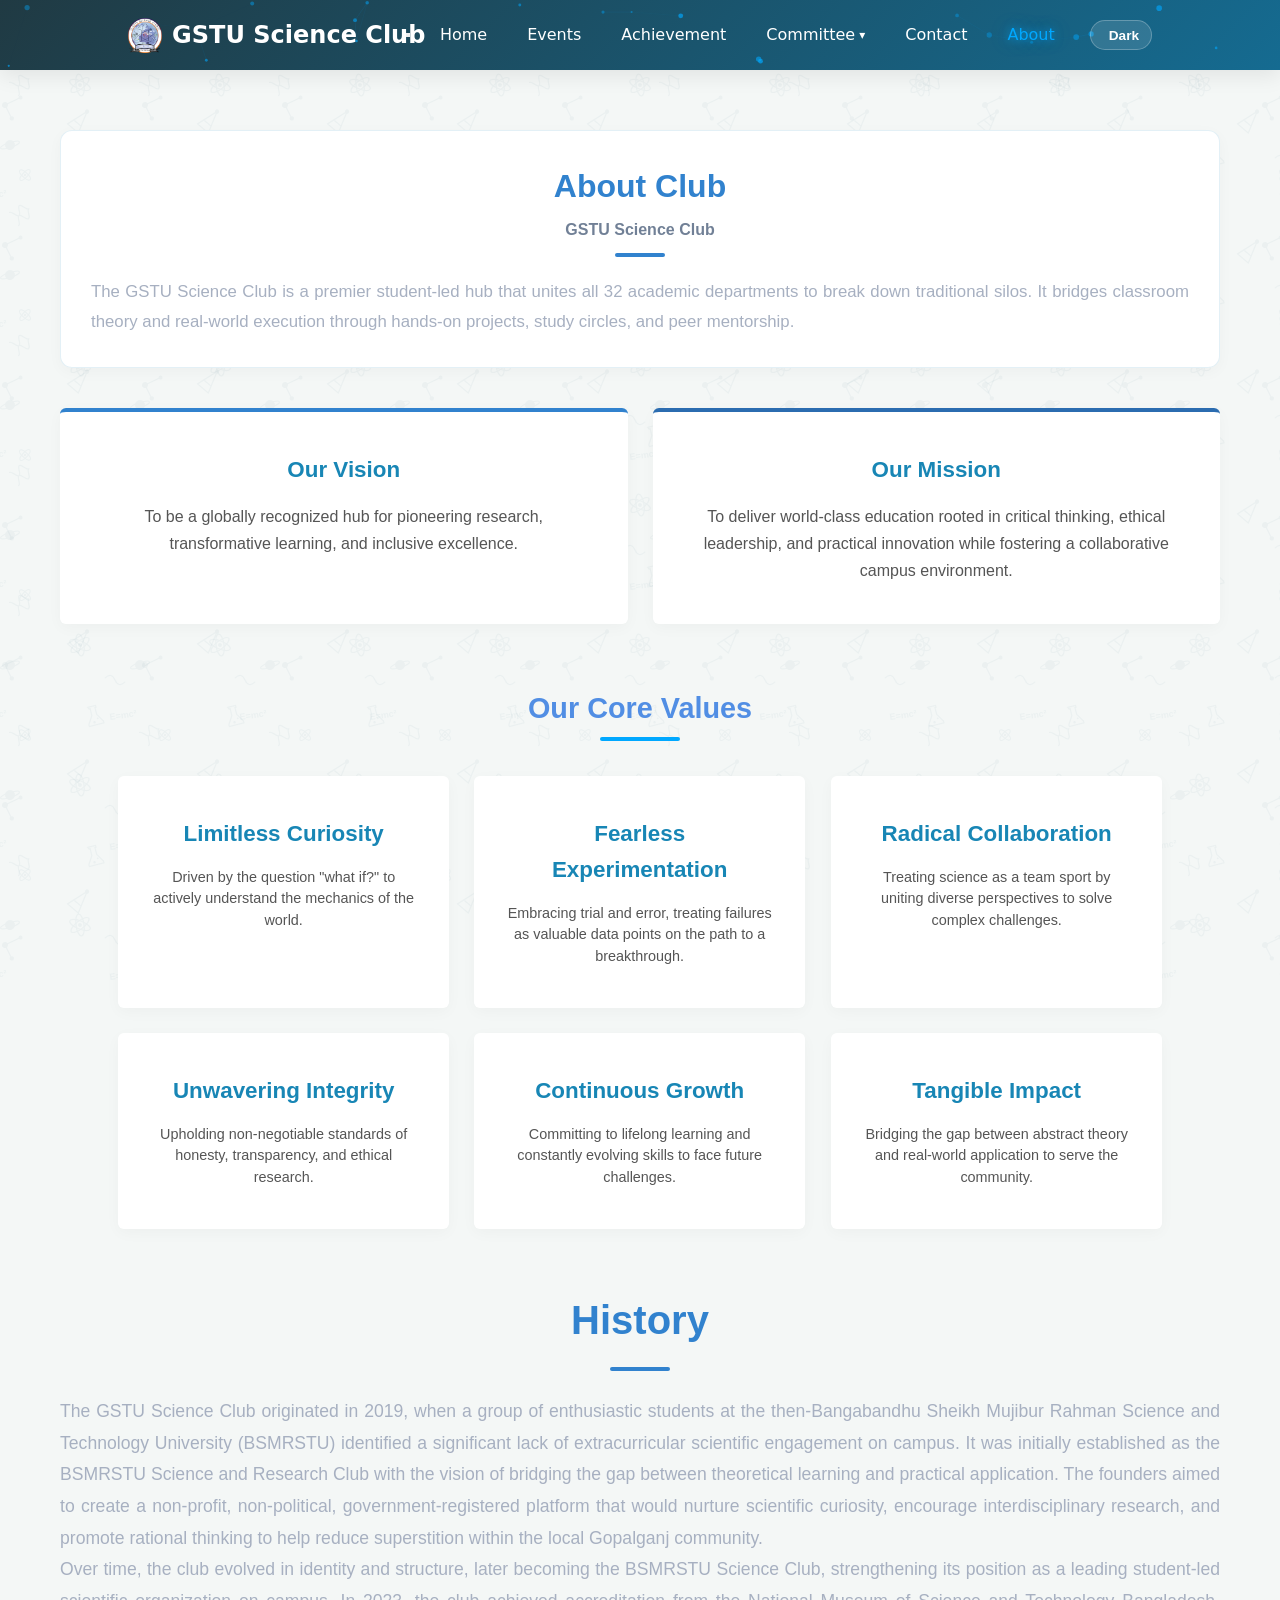
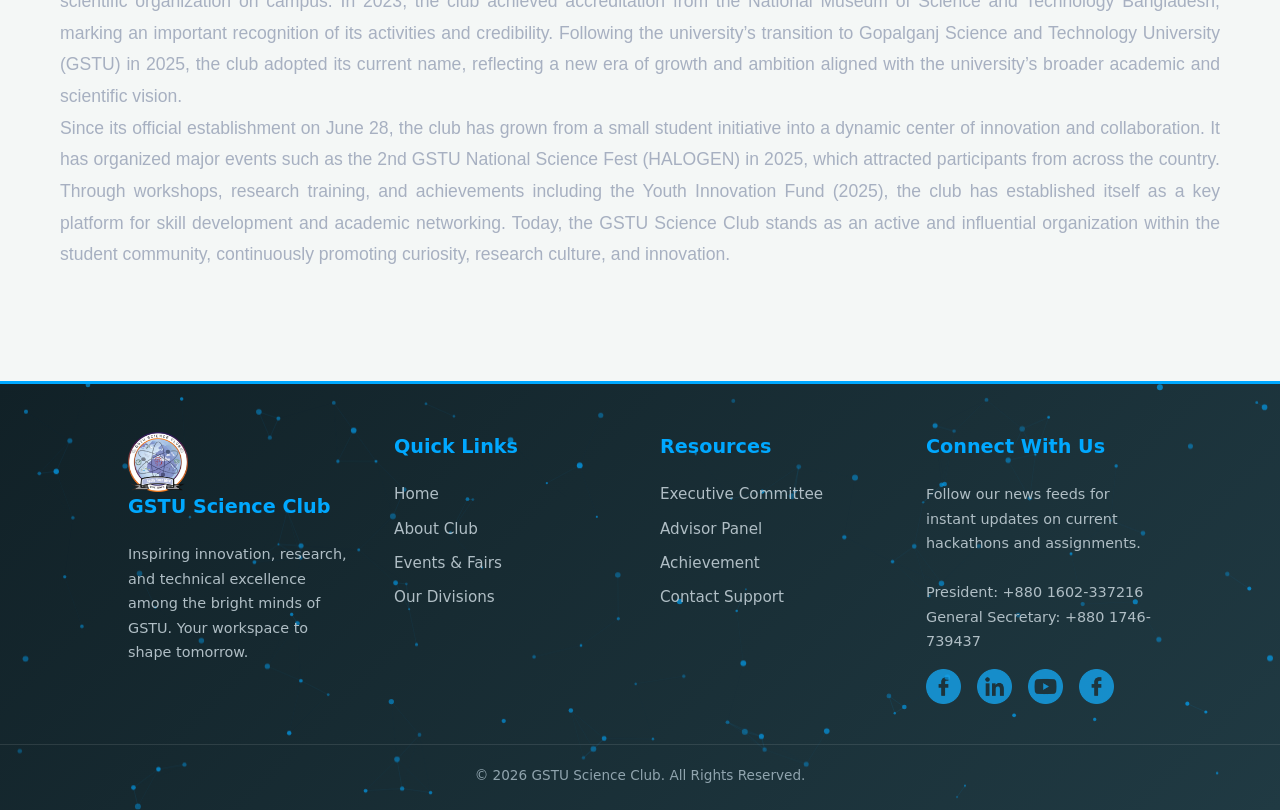
==== commit 64e9205e: "Add files via upload" ====
--- a/about.html
+++ b/about.html
@@ -5,6 +5,7 @@
     <meta name="viewport" content="width=device-width, initial-scale=1.0">
     <title>About GSTU Science Club</title>
     <link rel="stylesheet" href="style.css">
+    <link rel="icon" type="image/webp" href="image/official/logo.webp">
 </head>
 <body>
 
--- a/style.css
+++ b/style.css
@@ -13,13 +13,13 @@
     --text-light: #ffffff;
     --bg-light: #f4f7f6;
     --card-bg: #ffffff;
-    
+
     /* Dynamic Component Variables */
     --btn-social-bg: #f0f2f5;
     --btn-social-text: #1c1e21;
     --brand-primary: var(--primary-color);
     --brand-hover: #005678;
-    
+
     /* Layout & Transition Tokens */
     --header-height: 70px;
     --transition-smooth: cubic-bezier(0.25, 0.8, 0.25, 1);
@@ -42,7 +42,7 @@
     --text-light: #ffffff;
     --bg-light: #121e24;
     --card-bg: #1a2d36;
-    
+
     --btn-social-bg: #253942;
     --btn-social-text: #f4f7f6;
     --brand-primary: var(--primary-color);
@@ -61,7 +61,7 @@
         --text-light: #ffffff;
         --bg-light: #121e24;
         --card-bg: #1a2d36;
-        
+
         --btn-social-bg: #253942;
         --btn-social-text: #f4f7f6;
         --brand-primary: var(--primary-color);
@@ -72,7 +72,9 @@
 /* ==========================================
    Global Reset & Accessibility
    ========================================== */
-*, *::before, *::after {
+*,
+*::before,
+*::after {
     margin: 0;
     padding: 0;
     box-sizing: border-box;
@@ -82,7 +84,8 @@
     scroll-behavior: smooth;
 }
 
-html, body {
+html,
+body {
     max-width: 100vw;
     overflow-x: hidden;
 }
@@ -103,7 +106,11 @@
     -moz-osx-font-smoothing: grayscale;
 }
 
-img, picture, video, canvas, svg {
+img,
+picture,
+video,
+canvas,
+svg {
     display: block;
     max-width: 100%;
 }
@@ -120,7 +127,10 @@
 
 /* Reduced Motion Support */
 @media (prefers-reduced-motion: reduce) {
-    *, *::before, *::after {
+
+    *,
+    *::before,
+    *::after {
         animation-duration: 0.01ms !important;
         animation-iteration-count: 1 !important;
         transition-duration: 0.01ms !important;
@@ -152,13 +162,23 @@
    Background Animations & Science Layers
    ========================================== */
 @keyframes floatDoodlesLayer1 {
-    0% { background-position: 0px 0px; }
-    100% { background-position: 140px 140px; }
+    0% {
+        background-position: 0px 0px;
+    }
+
+    100% {
+        background-position: 140px 140px;
+    }
 }
 
 @keyframes floatDoodlesLayer2 {
-    0% { background-position: 0px 0px; }
-    100% { background-position: 130px -130px; }
+    0% {
+        background-position: 0px 0px;
+    }
+
+    100% {
+        background-position: 130px -130px;
+    }
 }
 
 body::before,
@@ -210,9 +230,17 @@
    Navigation Header
    ========================================== */
 @keyframes gradientFlow {
-    0% { background-position: 0% 50%; }
-    50% { background-position: 100% 50%; }
-    100% { background-position: 0% 50%; }
+    0% {
+        background-position: 0% 50%;
+    }
+
+    50% {
+        background-position: 100% 50%;
+    }
+
+    100% {
+        background-position: 0% 50%;
+    }
 }
 
 header {
@@ -271,7 +299,7 @@
     gap: 4px;
 }
 
-nav ul li a:hover, 
+nav ul li a:hover,
 nav ul li a.active {
     color: var(--accent-color);
     text-shadow: 0 0 10px rgba(0, 168, 255, 0.75), 0 0 20px rgba(0, 168, 255, 0.4);
@@ -355,6 +383,7 @@
 }
 
 @media (min-width: 901px) {
+
     .dropdown:hover .dropdown-menu,
     .dropdown:focus-within .dropdown-menu {
         opacity: 1;
@@ -375,7 +404,7 @@
 #hero {
     background: linear-gradient(rgba(15, 32, 39, 0.85), rgba(24, 47, 55, 0.85)), url('image/hero.webp') center/cover no-repeat;
     width: 100%;
-    min-height: max(600px, 92vh);
+    min-height: max(600px, 92dvh);
     padding: clamp(4rem, 8vw, 8rem) 10% clamp(3rem, 6vw, 6rem) 10%;
     display: flex;
     flex-direction: column;
@@ -450,8 +479,13 @@
     backdrop-filter: blur(8px);
     -webkit-backdrop-filter: blur(8px);
     border: 1px solid rgba(255, 255, 255, 0.15);
-    cursor: default;
-    transition: background-color 0.4s ease, transform 0.3s var(--transition-smooth), box-shadow 0.3s ease, border-color 0.3s ease;
+    cursor: pointer;
+    /* Smooth transition configuration for popping effect */
+    transition: transform 0.35s cubic-bezier(0.34, 1.56, 0.64, 1),
+        background-color 0.35s ease,
+        box-shadow 0.35s ease,
+        border-color 0.35s ease;
+    will-change: transform;
 }
 
 .stat-box h2 {
@@ -460,7 +494,7 @@
     color: var(--text-light);
     line-height: 1.2;
     margin-bottom: 4px;
-    transition: color 0.3s ease;
+    transition: color 0.3s ease, transform 0.3s ease;
 }
 
 .stat-box p {
@@ -472,15 +506,25 @@
     transition: color 0.3s ease;
 }
 
+/* Hover Pop-Up Animation State */
 .stat-box:hover {
-    background-color: rgba(0, 168, 255, 0.15);
+    background-color: rgba(0, 168, 255, 0.2);
     border-color: var(--accent-color);
-    transform: translateY(-5px);
-    box-shadow: 0 8px 25px rgba(0, 168, 255, 0.3);
-}
-
-.stat-box:hover h2 { color: var(--accent-color); }
-.stat-box:hover p { color: var(--text-light); }
+    /* Lifts up and scales out (pop-up effect) */
+    transform: translateY(-10px) scale(1.08) !important;
+    box-shadow: 0 15px 35px rgba(0, 168, 255, 0.4),
+        0 0 15px rgba(0, 229, 255, 0.3);
+    z-index: 10;
+}
+
+.stat-box:hover h2 {
+    color: var(--accent-color);
+    transform: scale(1.05);
+}
+
+.stat-box:hover p {
+    color: var(--text-light);
+}
 
 .btn {
     display: inline-block;
@@ -499,20 +543,6 @@
     background-color: #0086cc;
     transform: translateY(-2px);
     box-shadow: 0 4px 12px rgba(0, 168, 255, 0.3);
-}
-
-/* Extended Hero Layout */
-.hero-container {
-    position: relative;
-    width: 100%;
-    min-height: max(500px, 80vh);
-    padding: clamp(4rem, 8vw, 7rem) 8%;
-    display: flex;
-    align-items: center;
-    justify-content: flex-start;
-    overflow: hidden;
-    background-color: #121212;
-    color: #f3f4f6;
 }
 
 #atom-canvas {
@@ -577,13 +607,25 @@
 }
 
 @keyframes lightRaySweep {
-    0% { background-position: -100% 0; }
-    100% { background-position: 100% 0; }
+    0% {
+        background-position: -100% 0;
+    }
+
+    100% {
+        background-position: 100% 0;
+    }
 }
 
 @keyframes bubbleFloat {
-    0%, 100% { transform: translateY(0); }
-    50% { transform: translateY(-15px); }
+
+    0%,
+    100% {
+        transform: translateY(0);
+    }
+
+    50% {
+        transform: translateY(-15px);
+    }
 }
 
 #hero .hero-content img {
@@ -668,9 +710,14 @@
     box-shadow: 0 12px 24px rgba(15, 83, 112, 0.25);
 }
 
-.card:hover h3 { color: var(--text-light); }
-.card:hover p, 
-.card:hover b { color: #e2e8f0; }
+.card:hover h3 {
+    color: var(--text-light);
+}
+
+.card:hover p,
+.card:hover b {
+    color: #e2e8f0;
+}
 
 /* ==========================================
    Photo Gallery Carousel & Modal
@@ -791,10 +838,15 @@
     opacity: 0.4;
 }
 
-.prev-btn { left: 0; }
-.next-btn { right: 0; }
-
-.gallery-carousel-dots, 
+.prev-btn {
+    left: 0;
+}
+
+.next-btn {
+    right: 0;
+}
+
+.gallery-carousel-dots,
 .msg-carousel-dots {
     display: flex;
     justify-content: center;
@@ -803,7 +855,7 @@
     margin-top: 22px;
 }
 
-.gallery-dot, 
+.gallery-dot,
 .msg-dot {
     width: 10px;
     height: 10px;
@@ -814,7 +866,7 @@
     transition: all 0.2s ease;
 }
 
-.gallery-dot.active, 
+.gallery-dot.active,
 .msg-dot.active {
     background-color: var(--primary-color);
     width: 28px;
@@ -870,7 +922,7 @@
     font-weight: 600;
     text-align: center;
     letter-spacing: 0.5px;
-    text-shadow: 0 2px 4px rgba(0,0,0,0.5);
+    text-shadow: 0 2px 4px rgba(0, 0, 0, 0.5);
 }
 
 .modal-close {
@@ -944,9 +996,17 @@
     box-shadow: 0 10px 24px rgba(15, 83, 112, 0.25);
 }
 
-.qa-item:hover h4 { color: var(--text-light); }
-.qa-item:hover p { color: #e2e8f0; }
-.qa-item:hover::before { opacity: 1; }
+.qa-item:hover h4 {
+    color: var(--text-light);
+}
+
+.qa-item:hover p {
+    color: #e2e8f0;
+}
+
+.qa-item:hover::before {
+    opacity: 1;
+}
 
 .affiliation-wide-card {
     display: flex;
@@ -1010,10 +1070,21 @@
     box-shadow: 0 14px 30px rgba(15, 83, 112, 0.25);
 }
 
-.affiliation-wide-card:hover .affiliation-badge { color: var(--accent-color); }
-.affiliation-wide-card:hover .affiliation-details h3 { color: var(--text-light); }
-.affiliation-wide-card:hover .affiliation-details p { color: #e2e8f0; }
-.affiliation-wide-card:hover::before { opacity: 1; }
+.affiliation-wide-card:hover .affiliation-badge {
+    color: var(--accent-color);
+}
+
+.affiliation-wide-card:hover .affiliation-details h3 {
+    color: var(--text-light);
+}
+
+.affiliation-wide-card:hover .affiliation-details p {
+    color: #e2e8f0;
+}
+
+.affiliation-wide-card:hover::before {
+    opacity: 1;
+}
 
 /* ==========================================
    Messages Carousel
@@ -1089,7 +1160,7 @@
     pointer-events: none;
 }
 
-.leader-image-frame, 
+.leader-image-frame,
 .leader-content {
     position: relative;
     z-index: 2;
@@ -1112,7 +1183,9 @@
     object-fit: cover;
 }
 
-.leader-content { flex: 1; }
+.leader-content {
+    flex: 1;
+}
 
 .leader-name {
     font-size: 1.6rem;
@@ -1149,11 +1222,27 @@
     box-shadow: 0 14px 30px rgba(15, 83, 112, 0.25);
 }
 
-.message-card:hover::after { opacity: 1; }
-.message-card:hover .leader-name { color: var(--text-light); }
-.message-card:hover .leader-title { color: var(--accent-color); }
-.message-card:hover .leader-quote { color: #e2e8f0; border-left-color: var(--accent-color); }
-.message-card:hover .leader-image-frame { border-color: var(--accent-color); box-shadow: 0 8px 22px rgba(0, 168, 255, 0.35); }
+.message-card:hover::after {
+    opacity: 1;
+}
+
+.message-card:hover .leader-name {
+    color: var(--text-light);
+}
+
+.message-card:hover .leader-title {
+    color: var(--accent-color);
+}
+
+.message-card:hover .leader-quote {
+    color: #e2e8f0;
+    border-left-color: var(--accent-color);
+}
+
+.message-card:hover .leader-image-frame {
+    border-color: var(--accent-color);
+    box-shadow: 0 8px 22px rgba(0, 168, 255, 0.35);
+}
 
 .msg-carousel-btn {
     position: absolute;
@@ -1175,13 +1264,18 @@
     transition: background-color 0.2s ease, transform 0.2s ease;
 }
 
-.msg-carousel-btn:hover { 
-    background: var(--brand-hover); 
+.msg-carousel-btn:hover {
+    background: var(--brand-hover);
     transform: translateY(-50%) scale(1.05);
 }
 
-.msg-prev-btn { left: 5px; }
-.msg-next-btn { right: 5px; }
+.msg-prev-btn {
+    left: 5px;
+}
+
+.msg-next-btn {
+    right: 5px;
+}
 
 /* ==========================================
    Scroll Reveal Animations
@@ -1198,15 +1292,26 @@
     transform: translateY(0);
 }
 
-.grid .card.reveal-on-scroll:nth-child(1) { transition-delay: 0.05s; }
-.grid .card.reveal-on-scroll:nth-child(2) { transition-delay: 0.15s; }
-.grid .card.reveal-on-scroll:nth-child(3) { transition-delay: 0.25s; }
-.grid .card.reveal-on-scroll:nth-child(4) { transition-delay: 0.35s; }
+.grid .card.reveal-on-scroll:nth-child(1) {
+    transition-delay: 0.05s;
+}
+
+.grid .card.reveal-on-scroll:nth-child(2) {
+    transition-delay: 0.15s;
+}
+
+.grid .card.reveal-on-scroll:nth-child(3) {
+    transition-delay: 0.25s;
+}
+
+.grid .card.reveal-on-scroll:nth-child(4) {
+    transition-delay: 0.35s;
+}
 
 /* ==========================================
    Contact Page Styles
    ========================================== */
-.executive-photo, 
+.executive-photo,
 .advisor-photo {
     width: 100%;
     max-width: 200px;
@@ -1220,7 +1325,7 @@
     transition: border-color 0.2s ease, background-color 0.2s ease;
 }
 
-.executive-photo img, 
+.executive-photo img,
 .advisor-photo img {
     width: 100%;
     height: 100%;
@@ -1269,10 +1374,18 @@
     transform: scale(1.1);
 }
 
-.contact-fb svg, 
-.contact-fb-comm svg { fill: #1877F2; }
-.contact-linkedin svg { fill: #0077B5; }
-.contact-youtube svg { fill: #FF0000; }
+.contact-fb svg,
+.contact-fb-comm svg {
+    fill: #1877F2;
+}
+
+.contact-linkedin svg {
+    fill: #0077B5;
+}
+
+.contact-youtube svg {
+    fill: #FF0000;
+}
 
 .contact-main-wrapper {
     max-width: 1200px;
@@ -1333,7 +1446,7 @@
     border: 1px solid #e2e8f0;
     padding: 30px;
     border-radius: 8px;
-    box-shadow: 0 4px 6px rgba(0,0,0,0.02);
+    box-shadow: 0 4px 6px rgba(0, 0, 0, 0.02);
 }
 
 .contact-social-card h3 {
@@ -1356,7 +1469,7 @@
     border-radius: 8px;
     overflow: hidden;
     border: 1px solid #e2e8f0;
-    box-shadow: 0 4px 10px rgba(0,0,0,0.03);
+    box-shadow: 0 4px 10px rgba(0, 0, 0, 0.03);
 }
 
 .contact-map-wrapper iframe {
@@ -1385,7 +1498,7 @@
     outline: none;
     background-color: var(--card-bg);
     color: var(--text-dark);
-    box-shadow: 0 4px 10px rgba(0,0,0,0.03);
+    box-shadow: 0 4px 10px rgba(0, 0, 0, 0.03);
     transition: border-color 0.3s ease, box-shadow 0.3s ease;
 }
 
@@ -1402,14 +1515,14 @@
     margin: 20px 0;
 }
 
-.committee-accordion, 
+.committee-accordion,
 .committee-panel-container {
     max-width: 1100px;
     margin: 0 auto;
     text-align: left;
 }
 
-details, 
+details,
 .committee-panel {
     background: var(--card-bg);
     border-radius: 8px;
@@ -1420,7 +1533,9 @@
     transition: box-shadow 0.2s ease, border-color 0.2s ease;
 }
 
-details[open] { box-shadow: var(--shadow-md); }
+details[open] {
+    box-shadow: var(--shadow-md);
+}
 
 summary {
     padding: 20px 25px;
@@ -1436,7 +1551,9 @@
     user-select: none;
 }
 
-summary::-webkit-details-marker { display: none; }
+summary::-webkit-details-marker {
+    display: none;
+}
 
 summary::after {
     content: '▶';
@@ -1446,10 +1563,16 @@
     color: var(--accent-color);
 }
 
-details[open] summary::after { transform: rotate(90deg); }
-details[open] summary { border-bottom: 1px solid #e2e8f0; background-color: rgba(0, 0, 0, 0.02); }
-
-.accordion-content, 
+details[open] summary::after {
+    transform: rotate(90deg);
+}
+
+details[open] summary {
+    border-bottom: 1px solid #e2e8f0;
+    background-color: rgba(0, 0, 0, 0.02);
+}
+
+.accordion-content,
 .panel-content {
     padding: 20px 25px;
     background-color: rgba(0, 0, 0, 0.01);
@@ -1477,20 +1600,36 @@
     overflow: hidden;
 }
 
-.list-table th, 
+.list-table th,
 .list-table td {
     padding: 14px 18px;
     border-bottom: 1px solid #e2e8f0;
     font-size: 1rem;
 }
 
-.list-table td { color: var(--text-dark); }
-.list-table th:nth-child(2), 
-.list-table th:nth-child(4), 
-.list-table td:nth-child(4) { white-space: nowrap; }
-.list-table th { background-color: var(--primary-color); color: var(--text-light); font-weight: 600; }
-.list-table tr:last-child td { border-bottom: none; }
-.list-table tr:hover { background-color: rgba(0, 0, 0, 0.02); }
+.list-table td {
+    color: var(--text-dark);
+}
+
+.list-table th:nth-child(2),
+.list-table th:nth-child(4),
+.list-table td:nth-child(4) {
+    white-space: nowrap;
+}
+
+.list-table th {
+    background-color: var(--primary-color);
+    color: var(--text-light);
+    font-weight: 600;
+}
+
+.list-table tr:last-child td {
+    border-bottom: none;
+}
+
+.list-table tr:hover {
+    background-color: rgba(0, 0, 0, 0.02);
+}
 
 /* ==========================================
    Advisor Section
@@ -1508,7 +1647,9 @@
     color: var(--text-dark);
 }
 
-.advisor-section-heading.space-top { margin-top: 40px; }
+.advisor-section-heading.space-top {
+    margin-top: 40px;
+}
 
 .chief-container {
     display: flex;
@@ -1516,7 +1657,10 @@
     margin-bottom: 20px;
 }
 
-.chief-container .card { max-width: 450px; width: 100%; }
+.chief-container .card {
+    max-width: 450px;
+    width: 100%;
+}
 
 .advisors-row-grid {
     display: grid;
@@ -1549,9 +1693,21 @@
     transition: color 0.3s ease;
 }
 
-.interactive-advisor-card h3 { margin: 0 0 8px 0; }
-.interactive-advisor-card p.dept { font-size: 0.95rem; font-weight: 500; margin-top: 4px; }
-.interactive-advisor-card p.session { font-size: 0.85rem; color: var(--text-muted); margin-top: 8px; }
+.interactive-advisor-card h3 {
+    margin: 0 0 8px 0;
+}
+
+.interactive-advisor-card p.dept {
+    font-size: 0.95rem;
+    font-weight: 500;
+    margin-top: 4px;
+}
+
+.interactive-advisor-card p.session {
+    font-size: 0.85rem;
+    color: var(--text-muted);
+    margin-top: 8px;
+}
 
 .interactive-advisor-card::before {
     content: '';
@@ -1570,9 +1726,17 @@
     box-shadow: 0 10px 24px rgba(15, 83, 112, 0.2);
 }
 
-.interactive-advisor-card:hover::before { opacity: 1; }
-.interactive-advisor-card:hover .advisor-badge { color: var(--text-light); }
-.interactive-advisor-card:hover p.session { color: #cbd5e1; }
+.interactive-advisor-card:hover::before {
+    opacity: 1;
+}
+
+.interactive-advisor-card:hover .advisor-badge {
+    color: var(--text-light);
+}
+
+.interactive-advisor-card:hover p.session {
+    color: #cbd5e1;
+}
 
 /* ==========================================
    Achievement Section
@@ -1592,7 +1756,9 @@
     transition: background-color 0.3s ease, border-color 0.3s ease;
 }
 
-.event-header { text-align: center; }
+.event-header {
+    text-align: center;
+}
 
 .event-title {
     font-size: 2.2rem;
@@ -1665,7 +1831,9 @@
     transition: transform 0.3s ease, background-color 0.3s ease;
 }
 
-.achievement-text-block:hover { transform: translateX(5px); }
+.achievement-text-block:hover {
+    transform: translateX(5px);
+}
 
 .achievement-badge {
     font-size: 0.95rem;
@@ -1732,8 +1900,14 @@
     line-height: 1.7;
 }
 
-.footer-col ul { list-style: none; padding: 0; }
-.footer-col ul li { margin-bottom: 10px; }
+.footer-col ul {
+    list-style: none;
+    padding: 0;
+}
+
+.footer-col ul li {
+    margin-bottom: 10px;
+}
 
 .footer-col ul li a {
     color: #b0bec5;
@@ -1770,8 +1944,14 @@
     transition: opacity 0.3s ease, filter 0.3s ease;
 }
 
-.social-links a:hover { transform: translateY(-2px); }
-.social-links a:hover img { opacity: 1; filter: grayscale(0%); }
+.social-links a:hover {
+    transform: translateY(-2px);
+}
+
+.social-links a:hover img {
+    opacity: 1;
+    filter: grayscale(0%);
+}
 
 .footer-bottom {
     text-align: center;
@@ -1787,7 +1967,9 @@
 /* ==========================================
    Preloader Styles
    ========================================== */
-.skip-loader #loader-wrapper { display: none !important; }
+.skip-loader #loader-wrapper {
+    display: none !important;
+}
 
 #loader-wrapper {
     position: fixed;
@@ -1821,8 +2003,13 @@
 }
 
 @keyframes pulseText {
-    from { opacity: 0.4; }
-    to { opacity: 1; }
+    from {
+        opacity: 0.4;
+    }
+
+    to {
+        opacity: 1;
+    }
 }
 
 .spinner-box {
@@ -1871,19 +2058,34 @@
     animation: spin3D 4s linear infinite;
 }
 
-.w1 { transform: rotate3d(1, 1, 1, 90deg); }
-.w2 { transform: rotate3d(1, 2, 1, 90deg); }
-.w3 { transform: rotate3d(0, 1, 1, 90deg); }
+.w1 {
+    transform: rotate3d(1, 1, 1, 90deg);
+}
+
+.w2 {
+    transform: rotate3d(1, 2, 1, 90deg);
+}
+
+.w3 {
+    transform: rotate3d(0, 1, 1, 90deg);
+}
 
 @keyframes spin3D {
-    from { transform: rotate3d(0.5, 0.5, 0.5, 360deg); }
-    to { transform: rotate3d(0deg); }
+    from {
+        transform: rotate3d(0.5, 0.5, 0.5, 360deg);
+    }
+
+    to {
+        transform: rotate3d(0deg);
+    }
 }
 
 /* ==========================================
    Dark Theme Overrides
    ========================================== */
-[data-theme="dark"] section { color: var(--text-dark) !important; }
+[data-theme="dark"] section {
+    color: var(--text-dark) !important;
+}
 
 [data-theme="dark"] .contact-info-col h3,
 [data-theme="dark"] .contact-email-link {
@@ -1908,7 +2110,7 @@
     border-color: rgba(255, 255, 255, 0.08) !important;
 }
 
-[data-theme="dark"] .executive-photo, 
+[data-theme="dark"] .executive-photo,
 [data-theme="dark"] .advisor-photo {
     background: #121e24;
     border-color: rgba(255, 255, 255, 0.08);
@@ -1939,8 +2141,11 @@
     background-color: rgba(0, 0, 0, 0.15);
 }
 
-[data-theme="dark"] .list-table { background: transparent; }
-[data-theme="dark"] .list-table th, 
+[data-theme="dark"] .list-table {
+    background: transparent;
+}
+
+[data-theme="dark"] .list-table th,
 [data-theme="dark"] .list-table td {
     border-bottom-color: rgba(255, 255, 255, 0.06);
 }
@@ -1959,8 +2164,14 @@
 }
 
 @media (max-width: 992px) {
-    .msg-carousel-container { padding: 15px 45px; }
-    .leader-image-frame { width: 180px; height: 200px; }
+    .msg-carousel-container {
+        padding: 15px 45px;
+    }
+
+    .leader-image-frame {
+        width: 180px;
+        height: 200px;
+    }
 }
 
 @media (max-width: 968px) {
@@ -1970,21 +2181,23 @@
 }
 
 @media (max-width: 900px) {
-    universal-header { 
-        position: fixed; 
+    universal-header {
+        position: fixed;
         top: 0;
         left: 0;
         width: 100%;
         z-index: 2000;
     }
-    
-    body { padding-top: 80px; }
-    
-    .nav-container { 
-        flex-direction: row; 
+
+    body {
+        padding-top: 80px;
+    }
+
+    .nav-container {
+        flex-direction: row;
         justify-content: space-between;
         width: 100%;
-        padding: 5px 6%; 
+        padding: 5px 6%;
     }
 
     .menu-toggle {
@@ -2008,9 +2221,17 @@
         transition: transform 0.3s ease, opacity 0.3s ease;
     }
 
-    .menu-toggle.open span:nth-child(1) { transform: translateY(8px) rotate(45deg); }
-    .menu-toggle.open span:nth-child(2) { opacity: 0; }
-    .menu-toggle.open span:nth-child(3) { transform: translateY(-8px) rotate(-45deg); }
+    .menu-toggle.open span:nth-child(1) {
+        transform: translateY(8px) rotate(45deg);
+    }
+
+    .menu-toggle.open span:nth-child(2) {
+        opacity: 0;
+    }
+
+    .menu-toggle.open span:nth-child(3) {
+        transform: translateY(-8px) rotate(-45deg);
+    }
 
     nav {
         position: fixed;
@@ -2023,15 +2244,28 @@
         transform: translateX(100%);
         visibility: hidden;
         transition: transform 0.4s var(--transition-smooth), visibility 0.4s;
-        box-shadow: -8px 0 25px rgba(0,0,0,0.3);
+        box-shadow: -8px 0 25px rgba(0, 0, 0, 0.3);
         z-index: 2400;
         padding: 80px 0 30px 0;
         overflow-y: auto;
     }
 
-    nav.open { transform: translateX(0); visibility: visible; }
-    nav ul { flex-direction: column; width: 100%; padding: 15px 0; align-items: stretch; }
-    nav ul li { margin: 0; width: 100%; }
+    nav.open {
+        transform: translateX(0);
+        visibility: visible;
+    }
+
+    nav ul {
+        flex-direction: column;
+        width: 100%;
+        padding: 15px 0;
+        align-items: stretch;
+    }
+
+    nav ul li {
+        margin: 0;
+        width: 100%;
+    }
 
     nav ul li a {
         display: flex;
@@ -2042,8 +2276,16 @@
         border-bottom: 1px solid rgba(255, 255, 255, 0.04);
     }
 
-    .theme-toggle-li { margin: 15px 24px 0 24px; justify-content: center; }
-    .theme-toggle-btn { width: 100%; justify-content: center; padding: 10px 0; }
+    .theme-toggle-li {
+        margin: 15px 24px 0 24px;
+        justify-content: center;
+    }
+
+    .theme-toggle-btn {
+        width: 100%;
+        justify-content: center;
+        padding: 10px 0;
+    }
 
     .dropdown-menu {
         position: static;
@@ -2053,15 +2295,20 @@
         opacity: 1;
         visibility: visible;
         pointer-events: auto;
-        display: none; 
+        display: none;
         background-color: rgba(0, 0, 0, 0.25);
         padding: 0;
         border-top: none;
         border-left: 4px solid var(--accent-color);
     }
 
-    .dropdown-menu.open { display: block; }
-    .dropdown-menu li a { padding-left: 40px; }
+    .dropdown-menu.open {
+        display: block;
+    }
+
+    .dropdown-menu li a {
+        padding-left: 40px;
+    }
 
     #hero,
     .hero-container {
@@ -2098,9 +2345,19 @@
         gap: 12px;
     }
 
-    .stat-box { min-width: 140px; padding: 15px 20px; }
-    .footer-container { text-align: center; padding: 0 6%; }
-    .social-links { justify-content: center; }
+    .stat-box {
+        min-width: 140px;
+        padding: 15px 20px;
+    }
+
+    .footer-container {
+        text-align: center;
+        padding: 0 6%;
+    }
+
+    .social-links {
+        justify-content: center;
+    }
 }
 
 @media (max-width: 768px) {
@@ -2117,8 +2374,10 @@
         font-size: 35px;
     }
 
-    .msg-carousel-container { padding: 10px 5px; }
-    
+    .msg-carousel-container {
+        padding: 10px 5px;
+    }
+
     .message-card {
         flex-direction: column;
         text-align: center;
@@ -2138,18 +2397,36 @@
         border-top-color: var(--accent-color);
     }
 
-    .msg-carousel-btn { width: 40px; height: 40px; font-size: 1rem; }
-    .msg-prev-btn { left: -5px; }
-    .msg-next-btn { right: -5px; }
+    .msg-carousel-btn {
+        width: 40px;
+        height: 40px;
+        font-size: 1rem;
+    }
+
+    .msg-prev-btn {
+        left: -5px;
+    }
+
+    .msg-next-btn {
+        right: -5px;
+    }
 
     .single-event-container {
         padding: 20px;
         gap: 25px;
     }
 
-    .event-title { font-size: 1.8rem; }
-    .achievement-text-block { padding: 20px; }
-    .achievement-description { font-size: 1rem; }
+    .event-title {
+        font-size: 1.8rem;
+    }
+
+    .achievement-text-block {
+        padding: 20px;
+    }
+
+    .achievement-description {
+        font-size: 1rem;
+    }
 }
 
 @media (max-width: 650px) {
@@ -2159,7 +2436,141 @@
 }
 
 @media (max-width: 600px) {
-    .gallery-carousel-container { padding: 0 40px; }
-    .gallery-double-row-track { grid-auto-columns: 100%; }
-    .carousel-btn { width: 35px; height: 35px; font-size: 1rem; }
-}+    .gallery-carousel-container {
+        padding: 0 40px;
+    }
+
+    .gallery-double-row-track {
+        grid-auto-columns: 100%;
+    }
+
+    .carousel-btn {
+        width: 35px;
+        height: 35px;
+        font-size: 1rem;
+    }
+}
+
+/* Executive Page Specific Styles */
+.executives-grid {
+    display: flex;
+    gap: 1.5rem;
+    overflow-x: auto;
+    scroll-behavior: smooth;
+    scrollbar-width: none;
+    -ms-overflow-style: none;
+    padding: 0.5rem 0;
+}
+
+.executives-grid::-webkit-scrollbar {
+    display: none;
+}
+
+/* 4 Items per row on desktop */
+.exec-card {
+    flex: 0 0 calc(25% - 1.125rem);
+    box-sizing: border-box;
+    text-align: center;
+    display: flex;
+    flex-direction: column;
+    align-items: center;
+}
+
+/* 1:1 Square Image */
+.executive-square-photo {
+    width: 150px;
+    height: 150px;
+    margin: 0 auto 1rem;
+    overflow: hidden;
+    border-radius: 8px;
+}
+
+.executive-square-photo img {
+    width: 100%;
+    height: 100%;
+    object-fit: cover;
+}
+
+.exec-card h3 {
+    margin: 0 0 0.25rem 0;
+    font-size: 1.1rem;
+    text-align: center;
+}
+
+.exec-card .designation {
+    font-weight: bold;
+    margin: 0;
+    text-align: center;
+    color: var(--primary-color, #007bff);
+}
+
+/* Navigation Buttons */
+.carousel-btn {
+    background: var(--card-bg, #ffffff);
+    border: 1px solid rgba(0, 0, 0, 0.1);
+    color: var(--text-color, #333);
+    width: 44px;
+    height: 44px;
+    min-width: 44px;
+    border-radius: 50%;
+    cursor: pointer;
+    display: flex;
+    align-items: center;
+    justify-content: center;
+    font-size: 1.1rem;
+    transition: background 0.2s ease, transform 0.2s ease;
+    box-shadow: 0 4px 6px rgba(0, 0, 0, 0.05);
+    z-index: 2;
+}
+
+.carousel-btn:hover {
+    background: var(--primary-color, #007bff);
+    color: #fff;
+    transform: scale(1.08);
+}
+
+@media (max-width: 1024px) {
+    .exec-card {
+        flex: 0 0 calc(33.333% - 1rem);
+    }
+}
+
+@media (max-width: 768px) {
+    .exec-card {
+        flex: 0 0 calc(50% - 0.75rem);
+    }
+}
+
+@media (max-width: 480px) {
+    .exec-card {
+        flex: 0 0 100%;
+    }
+}
+
+        /* Transparent outer box without background pattern or border */
+        .executive-division-box {
+            background: transparent !important;
+            background-image: none !important;
+            border: none !important;
+            box-shadow: none !important;
+            padding: 10px 0 30px 0;
+            margin-bottom: 20px;
+        }
+
+        /* Expanded flex grid layout */
+        .exec-flex-grid {
+            display: flex;
+            flex-wrap: wrap;
+            justify-content: center;
+            align-items: stretch;
+            gap: 2rem; /* Slightly wider spacing between cards */
+            margin-top: 20px;
+            width: 100%;
+        }
+
+        /* Increased width for executive cards */
+        .exec-card {
+            flex: 0 1 300px; /* Increased base width from 240px to 300px */
+            max-width: 340px; /* Increased max width from 280px to 340px */
+            width: 100%;
+        }
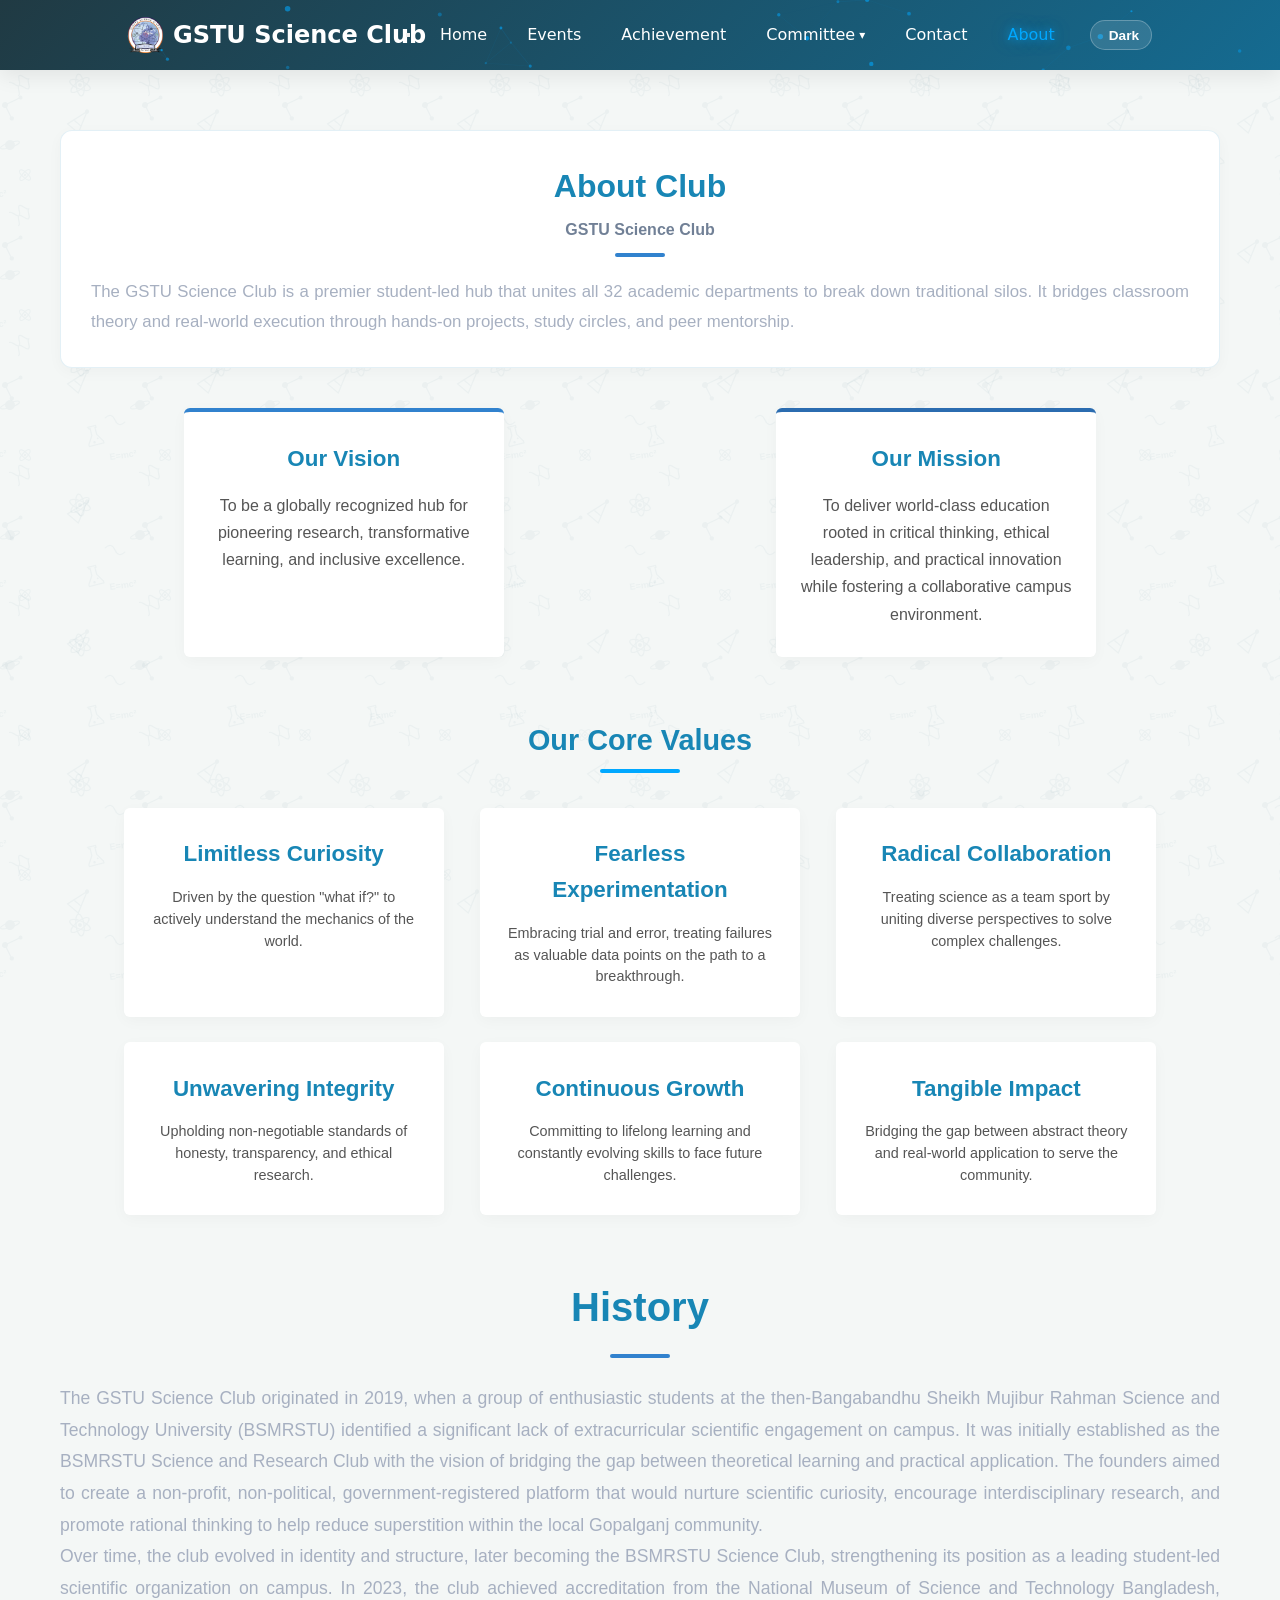
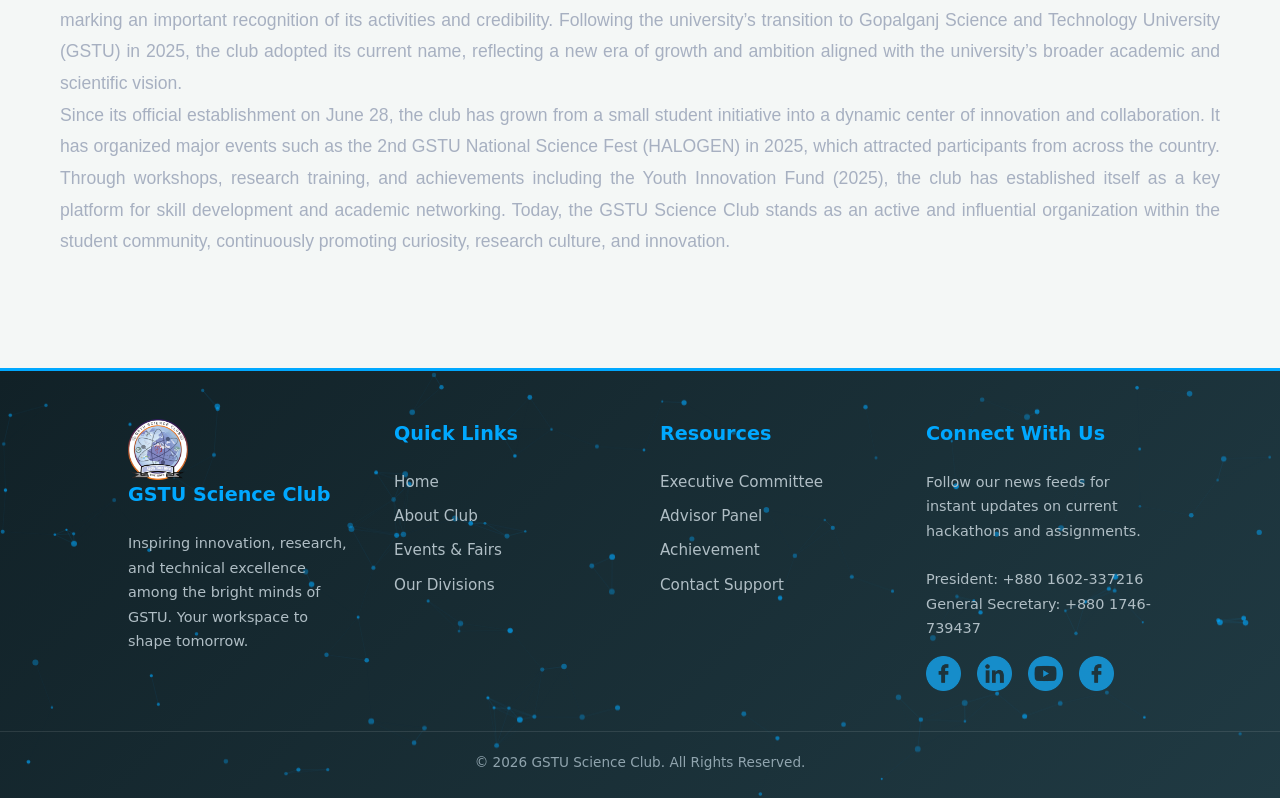
==== commit 6cc9e4b8: "Add files via upload" ====
--- a/about.html
+++ b/about.html
@@ -101,6 +101,6 @@
 
     <universal-footer></universal-footer>
 
-    <script src="main.js"></script>
+    <script defer src="main.js"></script>
 </body>
-</html>+</html>
--- a/style.css
+++ b/style.css
@@ -115,6 +115,11 @@
     max-width: 100%;
 }
 
+img,
+video {
+    height: auto;
+}
+
 body.loading {
     overflow: hidden;
 }
@@ -135,6 +140,14 @@
         animation-iteration-count: 1 !important;
         transition-duration: 0.01ms !important;
         scroll-behavior: auto !important;
+    }
+}
+
+/* These continuously repainted background layers add little value on touch devices. */
+@media (hover: none) and (pointer: coarse) {
+    body::before,
+    body::after {
+        animation: none;
     }
 }
 
@@ -471,7 +484,7 @@
 
 .stat-box {
     position: relative;
-    background: rgba(255, 255, 255, 0.06);
+    background: rgba(251, 251, 251, 0.06);
     padding: 20px 30px;
     border-radius: var(--radius-md);
     min-width: 160px;
@@ -539,6 +552,19 @@
     transition: background-color 0.3s ease, transform 0.2s ease, box-shadow 0.2s ease;
 }
 
+.btns {
+    display: inline-block;
+    background-color: var(--accent-color);
+    color: #005678;
+    padding: 12px 30px;
+    text-decoration: none;
+    border-radius: 5px;
+    font-weight: bold;
+    border: none;
+    cursor: pointer;
+    transition: background-color 0.3s ease, transform 0.2s ease, box-shadow 0.2s ease;
+}
+
 .btn:hover {
     background-color: #0086cc;
     transform: translateY(-2px);
@@ -564,7 +590,7 @@
     pointer-events: auto;
 }
 
-.hero-title {
+.hero-titles {
     font-size: clamp(2.2rem, 5vw, 3.5rem);
     font-weight: 800;
     line-height: 1.1;
@@ -1290,6 +1316,8 @@
 .reveal-on-scroll.is-visible {
     opacity: 1;
     transform: translateY(0);
+    /* Release the compositing layer after the one-time entrance animation. */
+    will-change: auto;
 }
 
 .grid .card.reveal-on-scroll:nth-child(1) {
@@ -1517,7 +1545,7 @@
 
 .committee-accordion,
 .committee-panel-container {
-    max-width: 1100px;
+    max-width: 1200px;
     margin: 0 auto;
     text-align: left;
 }
@@ -1797,6 +1825,12 @@
 .event-photo-card:hover {
     transform: translateY(-5px);
     border-color: var(--accent-color);
+}
+
+/* Long achievement pages can skip paint/layout work for cards outside the viewport. */
+.single-event-container {
+    content-visibility: auto;
+    contain-intrinsic-size: auto 900px;
 }
 
 .event-img-wrapper {
@@ -2466,111 +2500,524 @@
     display: none;
 }
 
-/* 4 Items per row on desktop */
-.exec-card {
-    flex: 0 0 calc(25% - 1.125rem);
+/* Section Base Container */
+#executive-committee-section {
+    width: 100%;
+    max-width: 1200px;
+    margin: 4rem auto;
+    padding: 0 20px;
     box-sizing: border-box;
+}
+
+#executive-committee-section .section-title {
+    color: var(--primary-color);
     text-align: center;
+}
+
+#executive-committee-section .section-subtitle {
+    color: var(--text-muted);
+    text-align: center;
+    margin-bottom: 30px;
+}
+
+.section-title {
+    color: var(--primary-color);
+    text-align: center;
+    font-size: 2rem;
+    margin-bottom: 8px;
+}
+
+.section-subtitle {
+    color: var(--text-muted);
+    text-align: center;
+    font-size: 0.95rem;
+    margin-bottom: 30px;
+}
+
+/* ==========================================
+   Executive Section Specific Styles
+   ========================================== */
+
+#executive-committee-section {
+    width: 100%;
+    max-width: 1200px;
+    margin: 4rem auto;
+    padding: 0 20px;
+    box-sizing: border-box;
+}
+
+#executive-committee-section .section-title {
+    color: var(--primary-color);
+    text-align: center;
+}
+
+#executive-committee-section .section-subtitle {
+    color: var(--text-muted);
+    text-align: center;
+    margin-bottom: 30px;
+}
+
+/* Slider Wrapper */
+.exec-slider-wrapper {
+    position: relative;
+    width: 100%;
+    max-width: 1200px;
+    margin: 0 auto;
+    padding: 0 55px;
+    box-sizing: border-box;
+}
+
+/* Carousel Viewport */
+.exec-carousel-viewport {
+    overflow: hidden;
+    width: 100%;
+    padding: 15px 0;
+}
+
+.exec-carousel-track {
+    display: flex;
+    align-items: stretch;
+    gap: 20px;
+    transition: transform 0.5s cubic-bezier(0.25, 0.8, 0.25, 1);
+    will-change: transform;
+}
+
+/* Card Styling */
+.exec-carousel-track .exec-card {
+    flex: 0 0 calc((100% - 40px) / 3);
+    box-sizing: border-box;
+    background: var(--card-bg);
+    border-radius: var(--radius-md);
+    padding: 24px 15px;
+    text-align: center;
+    border: 1px solid rgba(24, 134, 181, 0.2);
+    box-shadow: var(--shadow-sm);
+    cursor: pointer;
     display: flex;
     flex-direction: column;
+    justify-content: center;
     align-items: center;
-}
-
-/* 1:1 Square Image */
+    transition: background-color 0.35s ease, border-color 0.35s ease, box-shadow 0.35s ease, transform 0.35s ease;
+}
+
+.exec-carousel-track .exec-card:hover {
+    background-color: var(--primary-color);
+    border-color: var(--accent-color);
+    transform: translateY(-5px);
+    box-shadow: 0 12px 25px rgba(24, 134, 181, 0.3);
+}
+
+/* Square Photo Frame */
 .executive-square-photo {
-    width: 150px;
-    height: 150px;
-    margin: 0 auto 1rem;
+    width: 100%;
+    max-width: 150px;
+    aspect-ratio: 1 / 1;
+    border-radius: var(--radius-sm);
+    border: 2px solid var(--primary-color);
     overflow: hidden;
-    border-radius: 8px;
+    margin: 0 auto 16px auto;
+    background-color: var(--bg-light);
+    transition: border-color 0.35s ease, box-shadow 0.35s ease;
 }
 
 .executive-square-photo img {
     width: 100%;
     height: 100%;
     object-fit: cover;
-}
-
+    object-position: center;
+    display: block;
+    transition: transform 0.4s ease;
+}
+
+.exec-carousel-track .exec-card:hover .executive-square-photo {
+    border-color: var(--text-light);
+    box-shadow: 0 0 12px rgba(255, 255, 255, 0.4);
+}
+
+.exec-carousel-track .exec-card:hover .executive-square-photo img {
+    transform: scale(1.08);
+}
+
+/* Typography Hover States */
 .exec-card h3 {
-    margin: 0 0 0.25rem 0;
+    color: var(--primary-color);
     font-size: 1.1rem;
-    text-align: center;
-}
-
-.exec-card .designation {
-    font-weight: bold;
+    font-weight: 700;
+    margin: 8px 0 4px 0;
+    transition: color 0.35s ease;
+}
+
+.exec-card .exec-designation {
+    color: var(--text-muted);
+    font-size: 0.9rem;
+    font-weight: 500;
     margin: 0;
-    text-align: center;
-    color: var(--primary-color, #007bff);
-}
-
-/* Navigation Buttons */
-.carousel-btn {
-    background: var(--card-bg, #ffffff);
-    border: 1px solid rgba(0, 0, 0, 0.1);
-    color: var(--text-color, #333);
+    transition: color 0.35s ease;
+}
+
+.exec-carousel-track .exec-card:hover h3 {
+    color: var(--text-light);
+}
+
+.exec-carousel-track .exec-card:hover .exec-designation {
+    color: #e0f7ff;
+}
+
+/* Scoped Carousel Buttons */
+.exec-slider-wrapper .carousel-btn {
+    position: absolute;
+    top: 50%;
+    transform: translateY(-50%);
     width: 44px;
     height: 44px;
-    min-width: 44px;
+    border-radius: 50%;
+    background-color: var(--primary-color);
+    color: var(--text-light);
+    border: none;
+    font-size: 1.2rem;
+    cursor: pointer;
+    display: flex;
+    align-items: center;
+    justify-content: center;
+    box-shadow: 0 4px 12px rgba(0, 0, 0, 0.15);
+    transition: background-color 0.2s ease, transform 0.2s ease;
+    z-index: 10;
+}
+
+.exec-slider-wrapper .carousel-btn:hover {
+    background-color: var(--secondary-color);
+    transform: translateY(-50%) scale(1.08);
+}
+
+.exec-slider-wrapper .prev-btn { left: 0; }
+.exec-slider-wrapper .next-btn { right: 0; }
+
+/* Scoped Dots Navigation */
+.exec-carousel-dots {
+    display: flex;
+    justify-content: center;
+    align-items: center;
+    gap: 8px;
+    margin-top: 25px;
+}
+
+.exec-carousel-dots .dot {
+    width: 10px;
+    height: 10px;
+    border-radius: 50%;
+    background-color: rgba(24, 134, 181, 0.25);
+    cursor: pointer;
+    transition: all 0.3s ease;
+}
+
+.exec-carousel-dots .dot.active {
+    width: 28px;
+    border-radius: 10px;
+    background-color: var(--primary-color);
+}
+
+/* Responsive Layout */
+@media (max-width: 992px) {
+    .exec-carousel-track .exec-card {
+        flex: 0 0 calc((100% - 20px) / 2);
+    }
+}
+
+@media (max-width: 768px) {
+    .exec-slider-wrapper { 
+        padding: 0 45px; 
+    }
+    .exec-carousel-track .exec-card { 
+        flex: 0 0 100%; 
+    }
+}
+/* Circular Navigation Buttons */
+.carousel-btn {
+    position: absolute;
+    top: 50%;
+    transform: translateY(-50%);
+    width: 44px;
+    height: 44px;
+    border-radius: 50%;
+    background-color: #00a8e8;
+    color: #ffffff;
+    border: none;
+    font-size: 1.2rem;
+    cursor: pointer;
+    display: flex;
+    align-items: center;
+    justify-content: center;
+    box-shadow: 0 4px 12px rgba(0, 168, 232, 0.3);
+    transition: all 0.2s ease;
+    z-index: 10;
+}
+
+.carousel-btn:hover {
+    background-color: #008cc2;
+    transform: translateY(-50%) scale(1.08);
+}
+
+.prev-btn { left: 0; }
+.next-btn { right: 0; }
+
+/* Bottom Dots Navigation */
+.gallery-carousel-dots {
+    display: flex;
+    justify-content: center;
+    align-items: center;
+    gap: 8px;
+    margin-top: 30px;
+    position: relative;
+    z-index: 10;
+}
+
+.gallery-carousel-dots .dot {
+    width: 8px;
+    height: 8px;
+    background-color: #2c475d;
     border-radius: 50%;
     cursor: pointer;
-    display: flex;
+    transition: all 0.3s ease;
+}
+
+.gallery-carousel-dots .dot.active {
+    width: 24px;
+    border-radius: 10px;
+    background-color: #00a8e8;
+}
+
+@media (max-width: 768px) {
+    .exec-slider-wrapper { padding: 0 45px; }
+    .exec-carousel-track .exec-card { flex: 0 0 100%; }
+}
+
+/* Keep card dimensions fixed regardless of image load status */
+.exec-card .card-img-wrapper {
+    width: 100%;
+    aspect-ratio: 1 / 1;
+    max-width: 180px;
+    margin: 0 auto 15px auto;
+    border-radius: 12px;
+    overflow: hidden;
+    background-color: #1a2332; /* Placeholder background */
+    position: relative;
+}
+
+.exec-card .card-img-wrapper img {
+    width: 100%;
+    height: 100%;
+    object-fit: cover;
+    display: block;
+}
+
+/* Hide broken image icons and raw alt text overlay */
+.exec-card img:-moz-broken,
+.exec-card img:-moz-user-select {
+    opacity: 0;
+}
+
+#execTrack {
+    display: flex;
+    align-items: stretch; /* Forces all cards to match the height of the tallest card */
+    gap: 20px;
+    transition: transform 0.5s ease-in-out;
+}
+
+.exec-card {
+    display: flex;
+    flex-direction: column;
+    justify-content: space-between;
     align-items: center;
-    justify-content: center;
-    font-size: 1.1rem;
-    transition: background 0.2s ease, transform 0.2s ease;
-    box-shadow: 0 4px 6px rgba(0, 0, 0, 0.05);
-    z-index: 2;
-}
-
-.carousel-btn:hover {
-    background: var(--primary-color, #007bff);
-    color: #fff;
-    transform: scale(1.08);
-}
-
-@media (max-width: 1024px) {
-    .exec-card {
-        flex: 0 0 calc(33.333% - 1rem);
-    }
-}
-
-@media (max-width: 768px) {
-    .exec-card {
-        flex: 0 0 calc(50% - 0.75rem);
-    }
-}
-
-@media (max-width: 480px) {
-    .exec-card {
-        flex: 0 0 100%;
-    }
-}
-
-        /* Transparent outer box without background pattern or border */
-        .executive-division-box {
-            background: transparent !important;
-            background-image: none !important;
-            border: none !important;
-            box-shadow: none !important;
-            padding: 10px 0 30px 0;
-            margin-bottom: 20px;
-        }
-
-        /* Expanded flex grid layout */
-        .exec-flex-grid {
-            display: flex;
-            flex-wrap: wrap;
-            justify-content: center;
-            align-items: stretch;
-            gap: 2rem; /* Slightly wider spacing between cards */
-            margin-top: 20px;
-            width: 100%;
-        }
-
-        /* Increased width for executive cards */
-        .exec-card {
-            flex: 0 1 300px; /* Increased base width from 240px to 300px */
-            max-width: 340px; /* Increased max width from 280px to 340px */
-            width: 100%;
-        }+    padding: 20px;
+    box-sizing: border-box;
+}
+
+/* Container Background */
+.header-container {
+    background-color: #0d151d; /* Dark slate background */
+    padding: 40px 20px;
+    text-align: center;
+}
+
+/* Heading Text */
+.header-container h1,
+.hero-title {
+    color: #ffffff !important; /* Force text to solid white */
+    font-weight: 700;
+    font-size: 2.2rem;
+    margin-bottom: 12px;
+    display: inline-block;
+    position: relative;
+    padding-bottom: 12px;
+}
+
+/* Cyan Underline Bar */
+.header-container h1::after,
+.hero-title::after {
+    content: '';
+    position: absolute;
+    bottom: 0;
+    left: 50%;
+    transform: translateX(-50%);
+    width: 90px;          /* Width of the cyan line */
+    height: 4px;          /* Thickness of the line */
+    background-color: #00e5ff !important; /* Electric Cyan */
+    border-radius: 2px;
+}
+
+/* Title Text Color Fix (Excluding GSTU Science Club Hero Section) */
+.section-title,
+.header-container h1:not(.hero-title),
+h1:not(.hero-title), 
+h2 {
+    color: #1886b5 !important; /* Adjust color as needed for non-hero titles */
+}
+
+/* Custom Footer Logo Mobile Centering */
+@media (max-width: 850px) {
+    .footer-container .footer-col:first-child {
+        display: flex;
+        flex-direction: column;
+        align-items: center;
+        text-align: center;
+    }
+
+    .footer-logo-link {
+        display: flex;
+        justify-content: center;
+        align-items: center;
+        margin: 0 auto 12px auto;
+        width: 100%;
+    }
+
+    .footer-logo-link img {
+        margin: 0 auto;
+    }
+}
+
+/* Force hide atomic model on mobile screens */
+@media (max-width: 850px) {
+    /* Targets any container, canvas, or section housing the model */
+    #canvas-container,
+    #atomic-model,
+    #atomic-model-canvas,
+    .atomic-model,
+    .atomic-model-container,
+    .hero-canvas,
+    canvas {
+        display: none !important;
+        visibility: hidden !important;
+        opacity: 0 !important;
+        pointer-events: none !important;
+    }
+}
+
+/* Make the card box slightly smaller/tighter */
+.card {
+    background: var(--card-bg);
+    padding: 1.8rem 1.5rem; /* Reduced padding from 2.5rem 2rem */
+    max-width: 320px;       /* Restricts maximum card width */
+    margin: 0 auto;         /* Centers the card in grid cells */
+    border-radius: var(--radius-sm);
+    box-shadow: var(--shadow-sm);
+    text-align: center;
+    transition: background-color 0.4s var(--transition-smooth), color 0.4s ease, transform 0.3s ease, box-shadow 0.3s ease;
+}
+
+/* Make the image container a clean square */
+.executive-photo {
+    width: 100%;
+    max-width: 150px;       /* Reduced from 200px to make it smaller */
+    aspect-ratio: 1 / 1;    /* Forces height to equal width (Square) */
+    height: auto;           /* Clears old fixed height */
+    margin: 0 auto 15px auto;
+    border-radius: var(--radius-md);
+    overflow: hidden;
+    border: 1px solid rgba(15, 83, 112, 0.1);
+    box-shadow: var(--shadow-sm);
+    background: #e2e8f0;
+    transition: border-color 0.2s ease, background-color 0.2s ease;
+}
+
+.search-membership-section {
+  color: #111827; /* Dark text for light mode */
+}
+
+@media (prefers-color-scheme: dark) {
+  .search-membership-section {
+    color: #f3f4f6; /* Light text for dark mode */
+  }
+}
+
+.search-membership-section {
+  color: #111827; /* Dark text for light mode */
+}
+
+.dark .search-membership-section {
+  color: #f3f4f6; /* Light text for dark mode */
+}
+
+/* ==========================================
+   Membership Search — Theme-safe contrast
+   ========================================== */
+#membership-search-section {
+    color: var(--text-dark);
+}
+
+#membership-search-section .section-subtitle {
+    color: var(--text-muted);
+}
+
+#membershipInput {
+    border-color: #d7e0e5 !important;
+    color: var(--text-dark) !important;
+    background: var(--card-bg) !important;
+}
+
+#membershipInput::placeholder {
+    color: var(--text-muted) !important;
+    opacity: 0.9;
+}
+
+#membershipInput:focus {
+    border-color: var(--accent-color) !important;
+    box-shadow: 0 0 0 3px rgba(0, 168, 255, 0.12);
+}
+
+#searchResultsContainer .interactive-qa-card {
+    color: var(--text-dark);
+}
+
+#searchResultsContainer .interactive-qa-card span {
+    color: var(--text-muted) !important;
+}
+
+#searchResultsContainer .interactive-qa-card strong {
+    color: var(--text-dark) !important;
+    font-weight: 600;
+}
+
+#searchResultsContainer .interactive-qa-card > div:first-child {
+    border-bottom-color: rgba(32, 58, 67, 0.12) !important;
+}
+
+#searchResultsContainer .interactive-qa-card > div:last-child > div {
+    border-bottom-color: rgba(32, 58, 67, 0.12) !important;
+}
+
+#membershipNotFound {
+    color: #b42318 !important;
+}
+
+[data-theme="dark"] #membershipNotFound {
+    color: #ff8a80 !important;
+}
+
+[data-theme="dark"] #membershipInput {
+    border-color: rgba(255, 255, 255, 0.2) !important;
+}
+
+[data-theme="dark"] #searchResultsContainer .interactive-qa-card > div:first-child,
+[data-theme="dark"] #searchResultsContainer .interactive-qa-card > div:last-child > div {
+    border-bottom-color: rgba(255, 255, 255, 0.1) !important;
+}
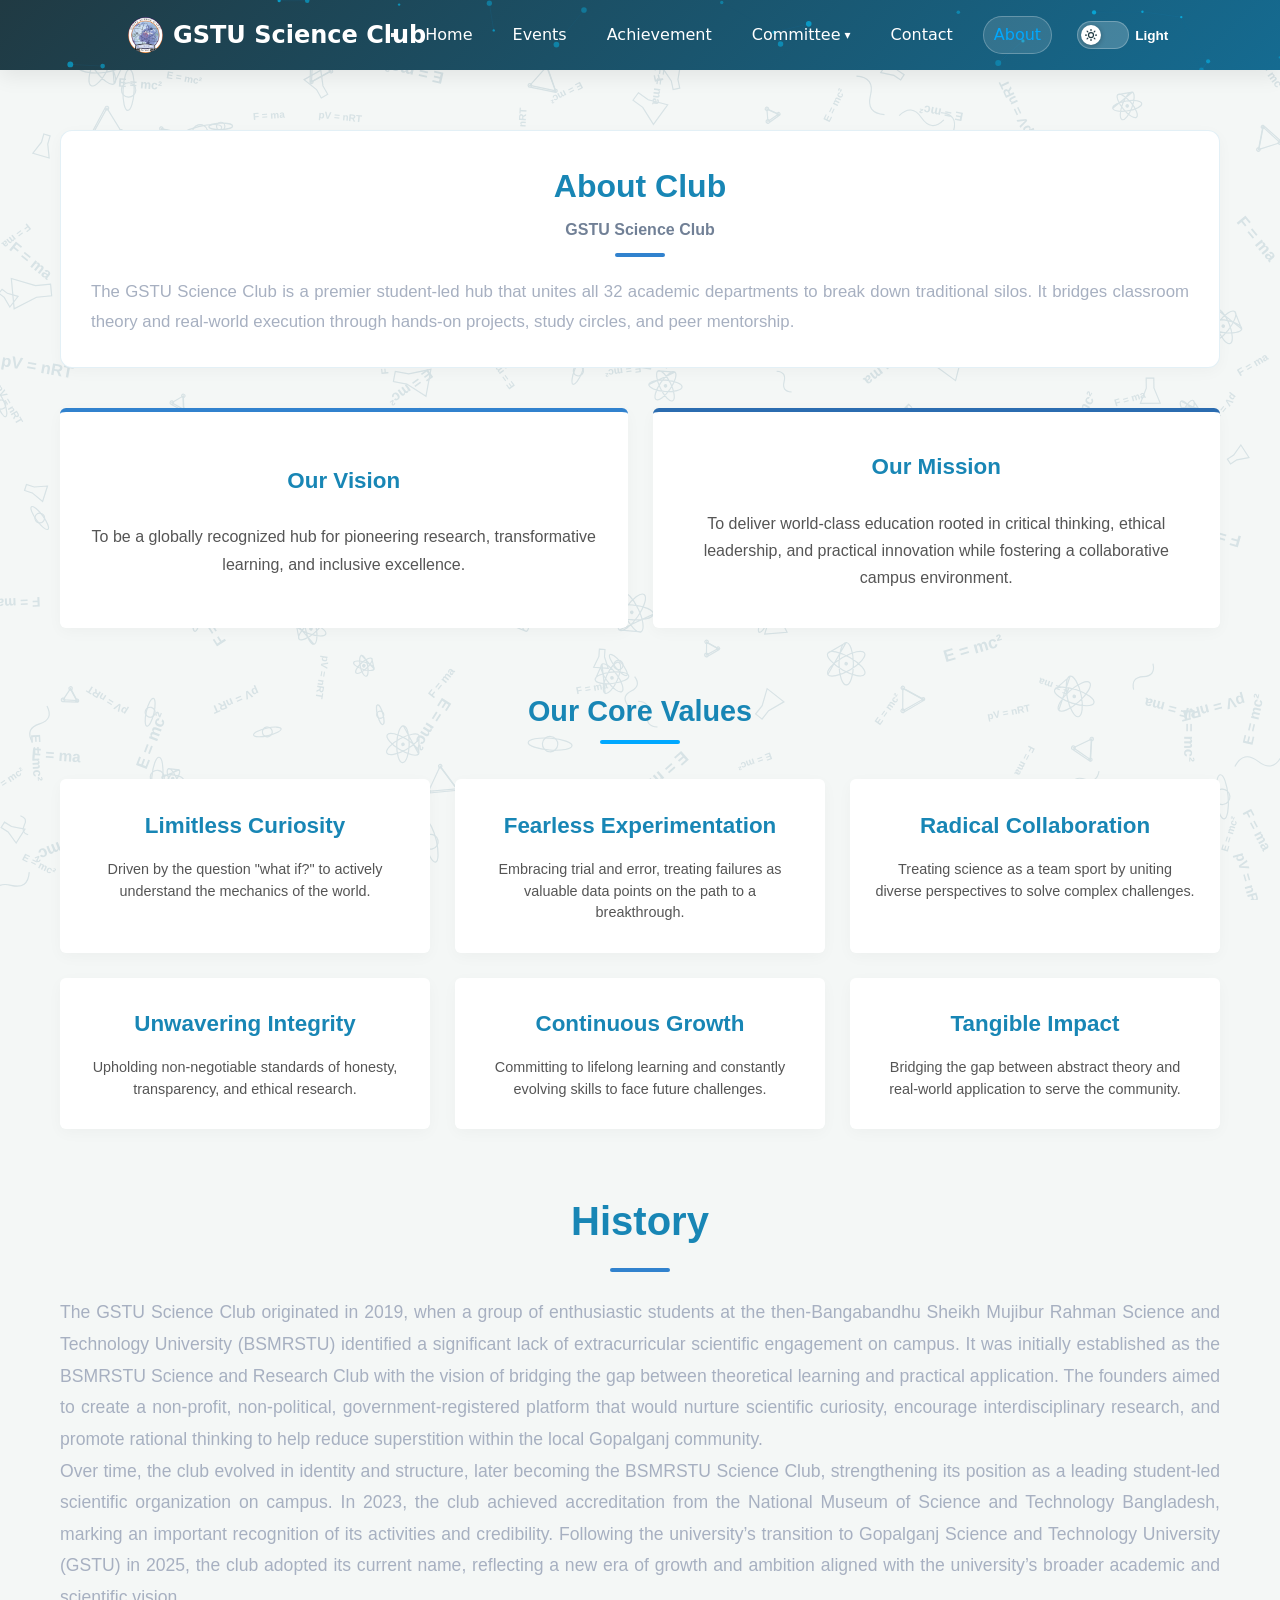
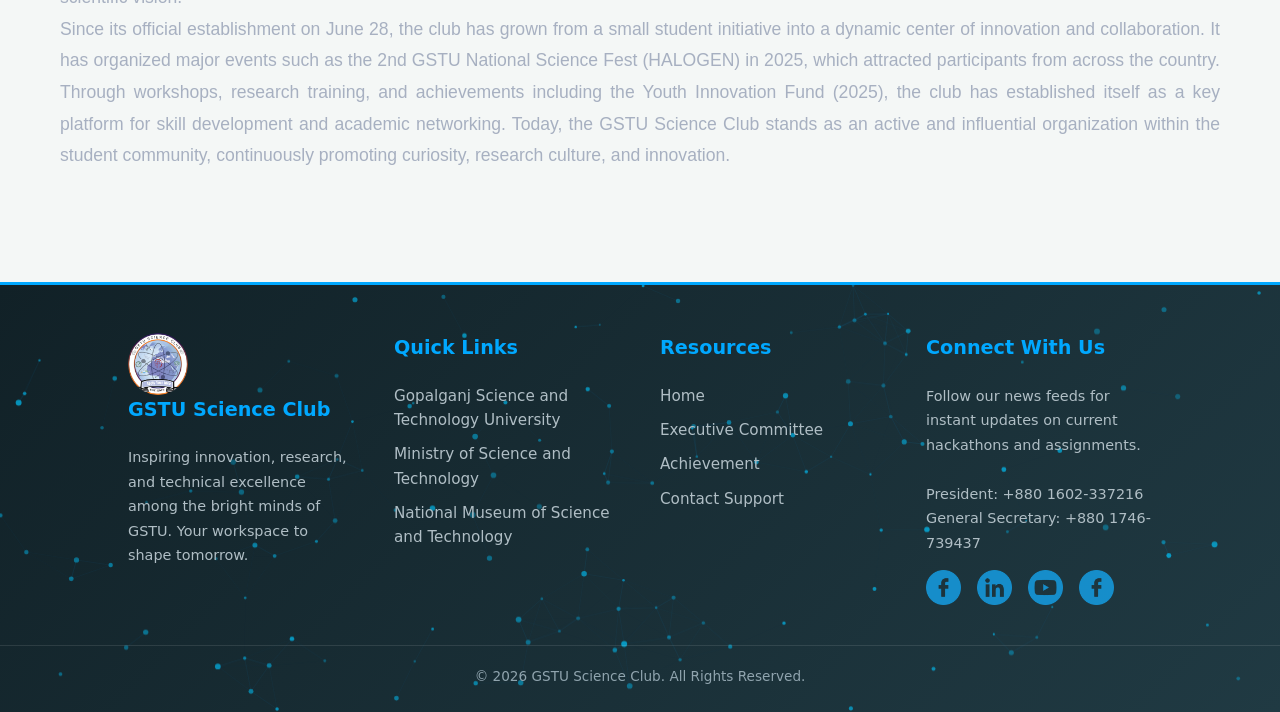
==== commit a1a59e2e: "Add files via upload" ====
--- a/about.html
+++ b/about.html
@@ -24,8 +24,8 @@
             </p>
         </div>
 
-    <div class="grid reveal-on-scroll" style="margin-top: 40px; margin-bottom: 60px;">
-        <div class="card" style="border-top: 4px solid #3182ce;">
+    <div class="grid mission-vision-grid reveal-on-scroll" style="margin-top: 40px; margin-bottom: 60px;">
+        <div class="card mission-vision-card" style="border-top: 4px solid #3182ce;">
             <h3 style="display: flex; align-items: center; justify-content: center; gap: 10px;">
                 Our Vision
             </h3>
@@ -33,7 +33,7 @@
                 To be a globally recognized hub for pioneering research, transformative learning, and inclusive excellence.
             </p>
         </div>
-        <div class="card" style="border-top: 4px solid #2b6cb0;">
+        <div class="card mission-vision-card" style="border-top: 4px solid #2b6cb0;">
             <h3 style="display: flex; align-items: center; justify-content: center; gap: 10px;">
                 Our Mission
             </h3>
@@ -43,37 +43,37 @@
         </div>
     </div>
 
-    <div class="section-container reveal-on-scroll" style="margin: 0 auto 60px auto;">
+    <div class="section-container core-values-section reveal-on-scroll" style="margin: 0 auto 60px auto;">
         <h2 class="section-title" style="font-size: 1.8rem; margin-bottom: 35px; color: #518ee4;">Our Core Values</h2>
         
-        <div class="grid">
+        <div class="grid core-values-grid">
             
-            <div class="card reveal-on-scroll">
+            <div class="card core-value-card reveal-on-scroll">
                 <h3>Limitless Curiosity</h3>
                 <p style="font-size: 0.9rem; line-height: 1.5; margin-top: 10px;">Driven by the question "what if?" to actively understand the mechanics of the world.</p>
             </div>
 
-            <div class="card reveal-on-scroll">
+            <div class="card core-value-card reveal-on-scroll">
                 <h3>Fearless Experimentation</h3>
                 <p style="font-size: 0.9rem; line-height: 1.5; margin-top: 10px;">Embracing trial and error, treating failures as valuable data points on the path to a breakthrough.</p>
             </div>
 
-            <div class="card reveal-on-scroll">
+            <div class="card core-value-card reveal-on-scroll">
                 <h3>Radical Collaboration</h3>
                 <p style="font-size: 0.9rem; line-height: 1.5; margin-top: 10px;">Treating science as a team sport by uniting diverse perspectives to solve complex challenges.</p>
             </div>
 
-            <div class="card reveal-on-scroll">
+            <div class="card core-value-card reveal-on-scroll">
                 <h3>Unwavering Integrity</h3>
                 <p style="font-size: 0.9rem; line-height: 1.5; margin-top: 10px;">Upholding non-negotiable standards of honesty, transparency, and ethical research.</p>
             </div>
 
-            <div class="card reveal-on-scroll">
+            <div class="card core-value-card reveal-on-scroll">
                 <h3>Continuous Growth</h3>
                 <p style="font-size: 0.9rem; line-height: 1.5; margin-top: 10px;">Committing to lifelong learning and constantly evolving skills to face future challenges.</p>
             </div>
 
-            <div class="card reveal-on-scroll">
+            <div class="card core-value-card reveal-on-scroll">
                 <h3>Tangible Impact</h3>
                 <p style="font-size: 0.9rem; line-height: 1.5; margin-top: 10px;">Bridging the gap between abstract theory and real-world application to serve the community.</p>
             </div>
--- a/style.css
+++ b/style.css
@@ -1,3 +1,5 @@
+@import url('https://fonts.googleapis.com/css2?family=Allura&display=swap');
+
 /* ==========================================
    Base Design Tokens & Dynamic Themes
    ========================================== */
@@ -106,6 +108,22 @@
     -moz-osx-font-smoothing: grayscale;
 }
 
+/* Apply the Welcome-section-style theme transition consistently site-wide. */
+html.theme-transitioning,
+html.theme-transitioning body,
+html.theme-transitioning body *,
+html.theme-transitioning body::before,
+html.theme-transitioning body::after,
+html.theme-transitioning body *::before,
+html.theme-transitioning body *::after {
+    transition: background-color 0.4s var(--transition-smooth),
+        color 0.4s ease,
+        border-color 0.4s ease,
+        box-shadow 0.4s ease,
+        fill 0.4s ease,
+        stroke 0.4s ease !important;
+}
+
 img,
 picture,
 video,
@@ -148,6 +166,11 @@
     body::before,
     body::after {
         animation: none;
+    }
+
+    /* Keep the header and footer particle field legible on touch screens. */
+    .particle-canvas {
+        opacity: 1;
     }
 }
 
@@ -163,6 +186,15 @@
     z-index: 2000;
     margin: 0;
     padding: 0;
+    transform: translateY(0);
+    transition: transform 0.42s var(--transition-smooth);
+    will-change: transform;
+}
+
+/* Direction-aware navigation: it slides above the viewport on the way down
+   and returns from above when the visitor scrolls back up. */
+universal-header.scroll-hidden {
+    transform: translateY(-105%);
 }
 
 universal-footer {
@@ -174,26 +206,6 @@
 /* ==========================================
    Background Animations & Science Layers
    ========================================== */
-@keyframes floatDoodlesLayer1 {
-    0% {
-        background-position: 0px 0px;
-    }
-
-    100% {
-        background-position: 140px 140px;
-    }
-}
-
-@keyframes floatDoodlesLayer2 {
-    0% {
-        background-position: 0px 0px;
-    }
-
-    100% {
-        background-position: 130px -130px;
-    }
-}
-
 body::before,
 body::after {
     content: "";
@@ -212,16 +224,30 @@
     opacity: 0.04;
     background-size: 140px 140px;
     background-image: url("data:image/svg+xml,%3Csvg xmlns='http://www.w3.org/2000/svg' width='140' height='140' viewBox='0 0 140 140'%3E%3Cg fill='%230f5370' stroke='%230f5370'%3E%3Cg transform='translate(20, 25) rotate(22)'%3E%3Cellipse cx='0' cy='0' rx='11' ry='4' fill='none' stroke-width='1.2'/%3E%3Cellipse cx='0' cy='0' rx='11' ry='4' transform='rotate(60)' fill='none' stroke-width='1.2'/%3E%3Cellipse cx='0' cy='0' rx='11' ry='4' transform='rotate(120)' fill='none' stroke-width='1.2'/%3E%3Ccircle cx='0' cy='0' r='2' stroke='none'/%3E%3C/g%3E%3Cg transform='translate(35, 100) rotate(-14)' fill='none' stroke-width='1.2'%3E%3Cpath d='M-4 -14h8v2h-1v7l5 8v2h-15v-2l5 -8v-7h-1z'/%3E%3Ccircle cx='-1' cy='2' r='1.2' fill='%230f5370' stroke='none'/%3E%3Ccircle cx='3' cy='-1' r='0.9' fill='%230f5370' stroke='none'/%3E%3C/g%3E%3Cg transform='translate(85, 45) rotate(10)' stroke-width='1.1'%3E%3Ccircle cx='0' cy='0' r='3' stroke='none'/%3E%3Ccircle cx='14' cy='-10' r='2' stroke='none'/%3E%3Ccircle cx='9' cy='12' r='2.2' stroke='none'/%3E%3Cline x1='0' y1='0' x2='14' y2='-10' fill='none'/%3E%3Cline x1='0' y1='0' x2='9' y2='12' fill='none'/%3E%3C/g%3E%3Cg transform='translate(105, 115) rotate(-48)' fill='none' stroke-width='1'%3E%3Cellipse cx='0' cy='0' rx='7' ry='2.5'/%3E%3Cellipse cx='0' cy='0' rx='7' ry='2.5' transform='rotate(90)'/%3E%3Ccircle cx='0' cy='0' r='1.2' fill='%230f5370' stroke='none'/%3E%3C/g%3E%3C/g%3E%3C/svg%3E");
-    animation: floatDoodlesLayer1 28s linear infinite;
-    will-change: background-position;
+    display: none;
 }
 
 body::after {
     opacity: 0.04;
     background-size: 130px 130px;
     background-image: url("data:image/svg+xml,%3Csvg xmlns='http://www.w3.org/2000/svg' width='130' height='130' viewBox='0 0 130 130'%3E%3Cg fill='%230f5370' stroke='%230f5370'%3E%3Cg transform='translate(30, 70) rotate(40)' fill='none' stroke-width='1.2'%3E%3Cpath d='M0 -11L-7 11h14zM-4 4h8'/%3E%3Ccircle cx='0' cy='-11' r='1.5' fill='%230f5370'/%3E%3C/g%3E%3Cg transform='translate(100, 30) rotate(-35)' fill='none' stroke-width='1.2'%3E%3Cpath d='M-10 -4c3 0 3 8 6 8s3 -8 6 -8 3 8 6 8m-18 8c3 0 3 -8 6 -8s3 8 6 8 3 -8 6 -8' stroke-linecap='round'/%3E%3Cline x1='-4' y1='0' x2='-4' y2='0' stroke-width='2'/%3E%3Cline x1='2' y1='0' x2='2' y2='0' stroke-width='2'/%3E%3C/g%3E%3Cg transform='translate(90, 95) rotate(-18)' fill='none'%3E%3Ccircle cx='0' cy='0' r='5' fill='%230f5370' stroke='none'/%3E%3Cellipse cx='0' cy='0' rx='10' ry='2.5' stroke-width='1'/%3E%3C/g%3E%3Cg transform='translate(60, 20) rotate(-8)' fill='%230f5370' stroke='none'%3E%3Ctext font-family='sans-serif' font-size='9' font-weight='bold' x='0' y='0'%3EE=mc%C2%B2%3C/text%3E%3C/g%3E%3Cg transform='translate(65, 110) rotate(12)' fill='none' stroke-width='1.2'%3E%3Cpath d='M-10 0Q-5 -7 0 0T10 0' stroke-linecap='round'/%3E%3C/g%3E%3C/g%3E%3C/svg%3E");
-    animation: floatDoodlesLayer2 19s linear infinite;
-    will-change: background-position;
+    display: none;
+}
+
+/* Each doodle is drawn and steered independently in JavaScript.  This replaces
+   the old tiled layers, whose icons all travelled in lockstep. */
+.background-doodles {
+    position: fixed;
+    inset: 0;
+    width: 100vw;
+    height: 100vh;
+    pointer-events: none;
+    z-index: -1;
+    opacity: 0.12;
+}
+
+[data-theme="dark"] .background-doodles {
+    opacity: 0.2;
 }
 
 [data-theme="dark"] body::before,
@@ -287,6 +313,39 @@
     text-decoration: none;
     color: var(--text-light);
     white-space: nowrap;
+}
+
+.logo img {
+    display: block;
+    flex: 0 0 auto;
+    border-radius: 50%;
+    transition: transform 0.45s var(--transition-smooth);
+}
+
+.brand-name {
+    display: inline-block;
+    transform-origin: left center;
+    transition: transform 0.42s var(--transition-smooth), opacity 0.25s ease;
+}
+
+/* On re-entry the mark settles at the left edge first, then the name rolls
+   back into its usual place beside it. */
+universal-header.scroll-revealing .logo img {
+    animation: logo-settle-in 0.48s var(--transition-smooth) both;
+}
+
+universal-header.scroll-revealing .brand-name {
+    animation: brand-roll-back 0.48s var(--transition-smooth) both;
+}
+
+@keyframes logo-settle-in {
+    from { transform: translateX(-18px) rotate(-20deg) scale(0.78); }
+    to { transform: translateX(0) rotate(0) scale(1); }
+}
+
+@keyframes brand-roll-back {
+    from { opacity: 0; transform: translateX(-28px) rotateY(-55deg); }
+    to { opacity: 1; transform: translateX(0) rotateY(0); }
 }
 
 nav ul {
@@ -318,6 +377,14 @@
     text-shadow: 0 0 10px rgba(0, 168, 255, 0.75), 0 0 20px rgba(0, 168, 255, 0.4);
 }
 
+/* Give the current page the same framed appearance as the theme switcher. */
+nav ul li a.active {
+    background: rgba(255, 255, 255, 0.12);
+    border: 1px solid rgba(255, 255, 255, 0.25);
+    border-radius: 20px;
+    text-shadow: none;
+}
+
 .theme-toggle-li {
     margin-left: 25px;
     display: flex;
@@ -325,25 +392,69 @@
 }
 
 .theme-toggle-btn {
-    background: rgba(255, 255, 255, 0.12);
-    border: 1px solid rgba(255, 255, 255, 0.25);
+    padding: 0;
+    min-width: 104px;
+    background: transparent;
+    border: 0;
     color: var(--text-light);
     cursor: pointer;
-    padding: 6px 12px;
-    border-radius: 20px;
+    display: flex;
+    align-items: center;
+    gap: 6px;
     font-size: 0.85rem;
     font-weight: 600;
+    transition: color 0.3s ease, transform 0.2s ease;
+}
+
+.theme-text {
+    display: inline-block;
+    width: 36px;
+    text-align: left;
+}
+
+.theme-toggle-btn:hover {
+    transform: scale(1.05);
+}
+
+.theme-switch-track {
+    width: 52px;
+    height: 28px;
+    padding: 3px;
+    border-radius: 999px;
+    background: rgba(255, 255, 255, 0.2);
+    border: 1px solid rgba(255, 255, 255, 0.25);
     display: flex;
     align-items: center;
-    gap: 6px;
-    transition: background 0.3s ease, border-color 0.3s ease, color 0.3s ease, transform 0.2s ease;
-}
-
-.theme-toggle-btn:hover {
+    transition: background 0.85s cubic-bezier(0.45, 0, 0.15, 1), border-color 0.85s cubic-bezier(0.45, 0, 0.15, 1);
+}
+
+.theme-toggle-btn[aria-checked="true"] .theme-switch-track {
     background: var(--accent-color);
     border-color: var(--accent-color);
-    color: var(--text-light);
-    transform: scale(1.05);
+}
+
+.theme-icon {
+    width: 20px;
+    height: 20px;
+    border-radius: 50%;
+    background: #fff;
+    color: var(--secondary-color);
+    display: grid;
+    place-items: center;
+    transform: translateX(0);
+    box-shadow: 0 1px 5px rgba(0, 0, 0, 0.3);
+    will-change: transform;
+    transition: transform 0.85s cubic-bezier(0.45, 0, 0.15, 1), color 0.5s ease-in-out;
+}
+
+.theme-toggle-btn[aria-checked="true"] .theme-icon {
+    transform: translateX(24px);
+    color: var(--primary-color);
+}
+
+.theme-icon svg {
+    width: 12px;
+    height: 12px;
 }
 
 /* Dropdown Menu Interface */
@@ -415,7 +526,12 @@
    Hero Section
    ========================================== */
 #hero {
-    background: linear-gradient(rgba(15, 32, 39, 0.85), rgba(24, 47, 55, 0.85)), url('image/hero.webp') center/cover no-repeat;
+    /* The hero keeps its dark science-theme appearance in both site modes. */
+    background-color: #0f2027;
+    background-image: radial-gradient(circle at 76% 50%, rgba(165, 25, 0, 0.66) 0%, rgba(90, 10, 1, 0.46) 22%, rgba(16, 4, 2, 0.72) 42%, rgba(8, 21, 27, 0.92) 70%), linear-gradient(rgba(15, 32, 39, 0.80), rgba(8, 18, 23, 0.88)), url('image/official/hero.webp');
+    background-position: center;
+    background-size: cover;
+    background-repeat: no-repeat;
     width: 100%;
     min-height: max(600px, 92dvh);
     padding: clamp(4rem, 8vw, 8rem) 10% clamp(3rem, 6vw, 6rem) 10%;
@@ -427,6 +543,11 @@
     color: var(--text-light);
     position: relative;
     overflow: hidden;
+}
+
+/* The atomic scene keeps a cool laboratory palette instead of the sun's red halo. */
+body.atomic-hero-active #hero {
+    background-image: radial-gradient(circle at 76% 50%, rgba(0, 135, 205, 0.26) 0%, rgba(5, 25, 36, 0.70) 40%, rgba(8, 21, 27, 0.92) 70%), linear-gradient(rgba(15, 32, 39, 0.80), rgba(8, 18, 23, 0.88)), url('image/official/hero.webp');
 }
 
 .interactive-glow-title {
@@ -493,18 +614,18 @@
     -webkit-backdrop-filter: blur(8px);
     border: 1px solid rgba(255, 255, 255, 0.15);
     cursor: pointer;
-    /* Smooth transition configuration for popping effect */
-    transition: transform 0.35s cubic-bezier(0.34, 1.56, 0.64, 1),
-        background-color 0.35s ease,
-        box-shadow 0.35s ease,
-        border-color 0.35s ease;
+    /* Gentle lift with no bounce for a smoother hover effect. */
+    transition: transform 0.45s cubic-bezier(0.22, 1, 0.36, 1),
+        background-color 0.45s ease,
+        box-shadow 0.45s ease,
+        border-color 0.45s ease;
     will-change: transform;
 }
 
 .stat-box h2 {
     font-size: 2.2rem;
     font-weight: 800;
-    color: var(--text-light);
+    color: #ffffff !important;
     line-height: 1.2;
     margin-bottom: 4px;
     transition: color 0.3s ease, transform 0.3s ease;
@@ -523,15 +644,14 @@
 .stat-box:hover {
     background-color: rgba(0, 168, 255, 0.2);
     border-color: var(--accent-color);
-    /* Lifts up and scales out (pop-up effect) */
-    transform: translateY(-10px) scale(1.08) !important;
+    transform: translateY(-8px) scale(1.04) !important;
     box-shadow: 0 15px 35px rgba(0, 168, 255, 0.4),
         0 0 15px rgba(0, 229, 255, 0.3);
     z-index: 10;
 }
 
 .stat-box:hover h2 {
-    color: var(--accent-color);
+    color: #ffffff !important;
     transform: scale(1.05);
 }
 
@@ -571,7 +691,7 @@
     box-shadow: 0 4px 12px rgba(0, 168, 255, 0.3);
 }
 
-#atom-canvas {
+#sun-canvas {
     position: absolute;
     inset: 0;
     width: 100%;
@@ -708,6 +828,23 @@
     margin-top: 2rem;
 }
 
+/* Team Division: four cards per row on wide screens. */
+.teams-grid {
+    grid-template-columns: repeat(4, minmax(0, 1fr));
+}
+
+@media (max-width: 1100px) {
+    .teams-grid {
+        grid-template-columns: repeat(2, minmax(0, 1fr));
+    }
+}
+
+@media (max-width: 640px) {
+    .teams-grid {
+        grid-template-columns: 1fr;
+    }
+}
+
 .card {
     background: var(--card-bg);
     padding: 2.5rem 2rem;
@@ -715,6 +852,54 @@
     box-shadow: var(--shadow-sm);
     text-align: center;
     transition: background-color 0.4s var(--transition-smooth), color 0.4s ease, transform 0.3s ease, box-shadow 0.3s ease;
+}
+
+/* Keep the paired Mission and Vision cards visually balanced. */
+.card.mission-vision-card {
+    min-height: 220px;
+    width: 100%;
+    max-width: none;
+    box-sizing: border-box;
+    display: flex;
+    flex-direction: column;
+    justify-content: center;
+}
+
+.mission-vision-grid {
+    grid-template-columns: repeat(2, minmax(0, 1fr));
+}
+
+.core-values-grid {
+    grid-template-columns: repeat(3, minmax(0, 1fr));
+}
+
+/* Match the full content width of the About Club panel. */
+.section-container.core-values-section {
+    width: 100%;
+    max-width: none;
+    box-sizing: border-box;
+}
+
+.card.core-value-card {
+    width: 100%;
+    max-width: none;
+    box-sizing: border-box;
+}
+
+@media (max-width: 640px) {
+    .mission-vision-grid {
+        grid-template-columns: 1fr;
+    }
+
+    .core-values-grid {
+        grid-template-columns: 1fr;
+    }
+}
+
+@media (min-width: 641px) and (max-width: 900px) {
+    .core-values-grid {
+        grid-template-columns: repeat(2, minmax(0, 1fr));
+    }
 }
 
 .card h3 {
@@ -969,6 +1154,12 @@
     transform: scale(1.15);
 }
 
+.image-preview-trigger:focus-visible,
+.modal-close:focus-visible {
+    outline: 3px solid var(--accent-color);
+    outline-offset: 4px;
+}
+
 /* ==========================================
    Interactive Cards & QA Matrix
    ========================================== */
@@ -1313,6 +1504,14 @@
     will-change: opacity, transform;
 }
 
+.reveal-on-scroll.reveal-from-left {
+    transform: translateX(-50px);
+}
+
+.reveal-on-scroll.reveal-from-right {
+    transform: translateX(50px);
+}
+
 .reveal-on-scroll.is-visible {
     opacity: 1;
     transform: translateY(0);
@@ -1465,6 +1664,12 @@
 .contact-email-link {
     color: var(--primary-color);
     text-decoration: none;
+    cursor: pointer;
+}
+
+.contact-email-link:hover,
+.contact-email-link:focus-visible {
+    color: var(--secondary-color);
 }
 
 .contact-social-card {
@@ -1819,6 +2024,7 @@
     box-shadow: var(--shadow-sm);
     border: 1px solid rgba(24, 134, 181, 0.12);
     width: 100%;
+    cursor: pointer;
     transition: transform 0.3s ease, background-color 0.3s ease, border-color 0.3s ease;
 }
 
@@ -1831,6 +2037,11 @@
 .single-event-container {
     content-visibility: auto;
     contain-intrinsic-size: auto 900px;
+}
+
+/* Achievement entries should appear promptly while retaining a soft reveal. */
+.single-event-container.reveal-on-scroll {
+    transition: opacity 0.45s ease-out, transform 0.45s cubic-bezier(0.22, 1, 0.36, 1);
 }
 
 .event-img-wrapper {
@@ -2316,9 +2527,9 @@
     }
 
     .theme-toggle-btn {
-        width: 100%;
+        width: auto;
         justify-content: center;
-        padding: 10px 0;
+        padding: 0;
     }
 
     .dropdown-menu {
@@ -2832,6 +3043,17 @@
     box-sizing: border-box;
 }
 
+/* Keep card-like div interactions in sync with the affiliation cards. */
+:is(.stat-box, .card, .gallery-item, .qa-item, .affiliation-wide-card,
+    .message-card, .interactive-advisor-card, .event-photo-card,
+    .achievement-text-block, .single-event-container),
+.exec-carousel-track .exec-card {
+    transition: background-color 0.4s var(--transition-smooth),
+        transform 0.3s var(--transition-smooth),
+        border-color 0.3s ease,
+        box-shadow 0.3s ease;
+}
+
 /* Container Background */
 .header-container {
     background-color: #0d151d; /* Dark slate background */
@@ -2875,11 +3097,26 @@
 
 /* Custom Footer Logo Mobile Centering */
 @media (max-width: 850px) {
+    .footer-container {
+        grid-template-columns: repeat(2, minmax(0, 1fr));
+        gap: 28px 16px;
+    }
+
     .footer-container .footer-col:first-child {
+        grid-column: 1 / -1;
         display: flex;
         flex-direction: column;
         align-items: center;
         text-align: center;
+    }
+
+    .footer-links-column {
+        min-width: 0;
+        text-align: center;
+    }
+
+    .footer-container .footer-col:last-child {
+        grid-column: 1 / -1;
     }
 
     .footer-logo-link {
@@ -2895,20 +3132,10 @@
     }
 }
 
-/* Force hide atomic model on mobile screens */
+/* Keep the 3D sun subtle on compact hero layouts. */
 @media (max-width: 850px) {
-    /* Targets any container, canvas, or section housing the model */
-    #canvas-container,
-    #atomic-model,
-    #atomic-model-canvas,
-    .atomic-model,
-    .atomic-model-container,
-    .hero-canvas,
-    canvas {
-        display: none !important;
-        visibility: hidden !important;
-        opacity: 0 !important;
-        pointer-events: none !important;
+    #sun-canvas {
+        opacity: 0.5;
     }
 }
 
@@ -2924,6 +3151,34 @@
     transition: background-color 0.4s var(--transition-smooth), color 0.4s ease, transform 0.3s ease, box-shadow 0.3s ease;
 }
 
+/* Once revealed, cards must return to their normal hover timing.  Without this,
+   the reveal transition (and its stagger delay) also controls mouse hover. */
+.card.reveal-on-scroll.is-visible {
+    transition: background-color 0.12s ease-out,
+        color 0.12s ease-out,
+        transform 0.12s ease-out,
+        box-shadow 0.12s ease-out;
+    transition-delay: 0s;
+}
+
+/* The reveal transform is more specific than .card:hover, so restate the
+   interactive state here to ensure every revealed card responds on pointer enter. */
+.card.reveal-on-scroll.is-visible:hover {
+    background-color: var(--primary-color);
+    transform: translateY(-6px);
+    box-shadow: 0 12px 24px rgba(15, 83, 112, 0.25);
+}
+
+/* The welcome and events grids add stagger delays with a more specific selector.
+   Clear that delay after reveal and use the affiliation-card timing for hover. */
+.grid .card.reveal-on-scroll.is-visible {
+    transition: background-color 0.4s var(--transition-smooth),
+        transform 0.3s var(--transition-smooth),
+        border-color 0.3s ease,
+        box-shadow 0.3s ease;
+    transition-delay: 0s;
+}
+
 /* Make the image container a clean square */
 .executive-photo {
     width: 100%;
@@ -3005,6 +3260,53 @@
     border-bottom-color: rgba(32, 58, 67, 0.12) !important;
 }
 
+/* Large searches stay within the height of three member cards. */
+#searchResultsContainer.has-scrollable-results {
+    max-height: var(--membership-results-height);
+    overflow-y: auto;
+    overscroll-behavior: contain;
+    -webkit-overflow-scrolling: touch;
+    padding-right: 8px;
+    scrollbar-gutter: stable;
+}
+
+.member-result-heading { display: flex; align-items: center; justify-content: space-between; gap: 16px; padding-bottom: 12px; margin-bottom: 15px; border-bottom: 1px solid rgba(255, 255, 255, 0.1); }
+.member-result-heading h3 { margin: 0; color: var(--accent-color); font-size: 1.3rem; }
+.certificate-card-button { padding: 8px 13px; color: #fff; background: var(--primary-color); border: 0; border-radius: var(--radius-sm); cursor: pointer; font-size: 0.85rem; font-weight: 600; white-space: nowrap; }
+
+.certificate-overlay { position: fixed; z-index: 2000; inset: 0; display: none; align-items: center; justify-content: center; padding: 24px; background: rgba(4, 18, 29, 0.78); }
+.certificate-overlay.is-open { display: flex; }
+.certificate-open { overflow: hidden; }
+.certificate-dialog { width: min(980px, 100%); max-height: 100%; overflow: auto; }
+.certificate-actions { display: flex; justify-content: flex-end; gap: 12px; margin-bottom: 12px; }
+.certificate-print, .certificate-close { color: #fff; border: 0; cursor: pointer; }
+.certificate-print { padding: 10px 16px; background: var(--accent-color); border-radius: var(--radius-sm); font-weight: 700; }
+.certificate-close { width: 40px; height: 40px; background: transparent; font-size: 2rem; line-height: 1; }
+.certificate-page { position: relative; width: 100%; aspect-ratio: 3508 / 2482; overflow: hidden; container-type: inline-size; background: #fff; box-shadow: 0 20px 50px rgba(0, 0, 0, 0.35); }
+.certificate-template { display: block; width: 100%; height: 100%; object-fit: contain; }
+.certificate-fields { position: absolute; inset: 0; pointer-events: none; color: #111; font-family: 'Allura', cursive; font-size: 2.05cqw; font-weight: 400; text-align: center; }
+.certificate-field { position: absolute; transform: translate(-50%, -50%); line-height: 1.1; white-space: nowrap; }
+.certificate-field-name { top: var(--certificate-name-top); left: 50%; width: 62%; font-size: 2.45em; font-weight: 600; line-height: 0.9; }
+.certificate-field-department { top: var(--certificate-department-top); left: 26%; width: 23%; font-size: 1.1em; font-weight: 700; }
+.certificate-field-department.is-compact { left: 31%; font-size: 0.76em; }
+.certificate-field-faculty { top: var(--certificate-faculty-top); left: 54.2%; width: 17%; font-size: 1.1em; font-weight: 700; }
+.certificate-field-id { top: var(--certificate-id-top); left: 79.7%; width: 15%; font-size: 1.1em; font-weight: 700; }
+.sr-only { position: absolute; width: 1px; height: 1px; padding: 0; margin: -1px; overflow: hidden; clip: rect(0, 0, 0, 0); white-space: nowrap; border: 0; }
+
+@media (max-width: 600px) {
+    .certificate-page { width: 900px; max-width: 100%; }
+}
+
+@media print {
+    @page { size: A4 landscape; margin: 0; }
+    body { margin: 0; }
+    body > * { display: none !important; }
+    #certificateOverlay { display: block !important; position: fixed; inset: 0; width: 297mm; height: 210mm; padding: 0; background: none; }
+    #certificateOverlay .certificate-dialog { width: 296.8mm; max-height: none; margin: 0 auto; overflow: visible; }
+    #certificatePage { position: relative; width: 296.8mm; height: 210mm; aspect-ratio: 3508 / 2482; box-shadow: none; }
+    .no-print { display: none !important; }
+}
+
 #membershipNotFound {
     color: #b42318 !important;
 }
